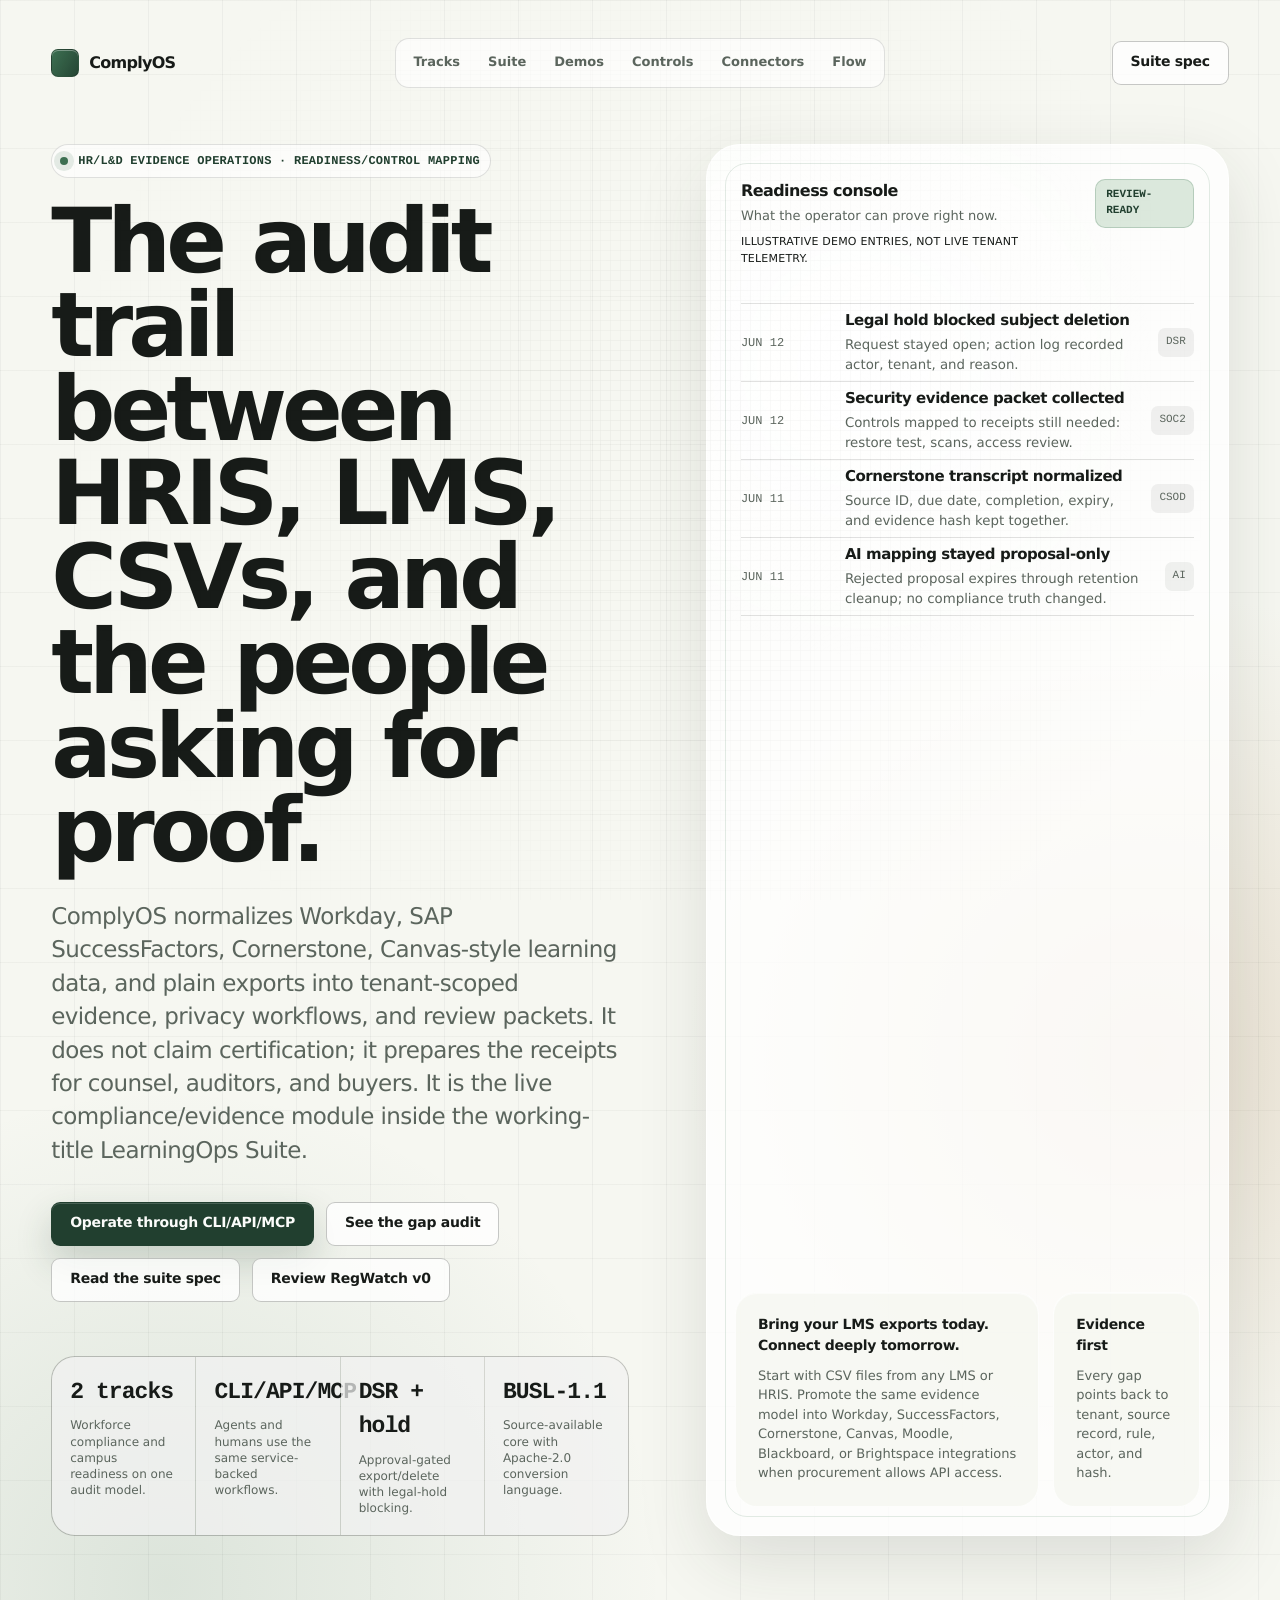
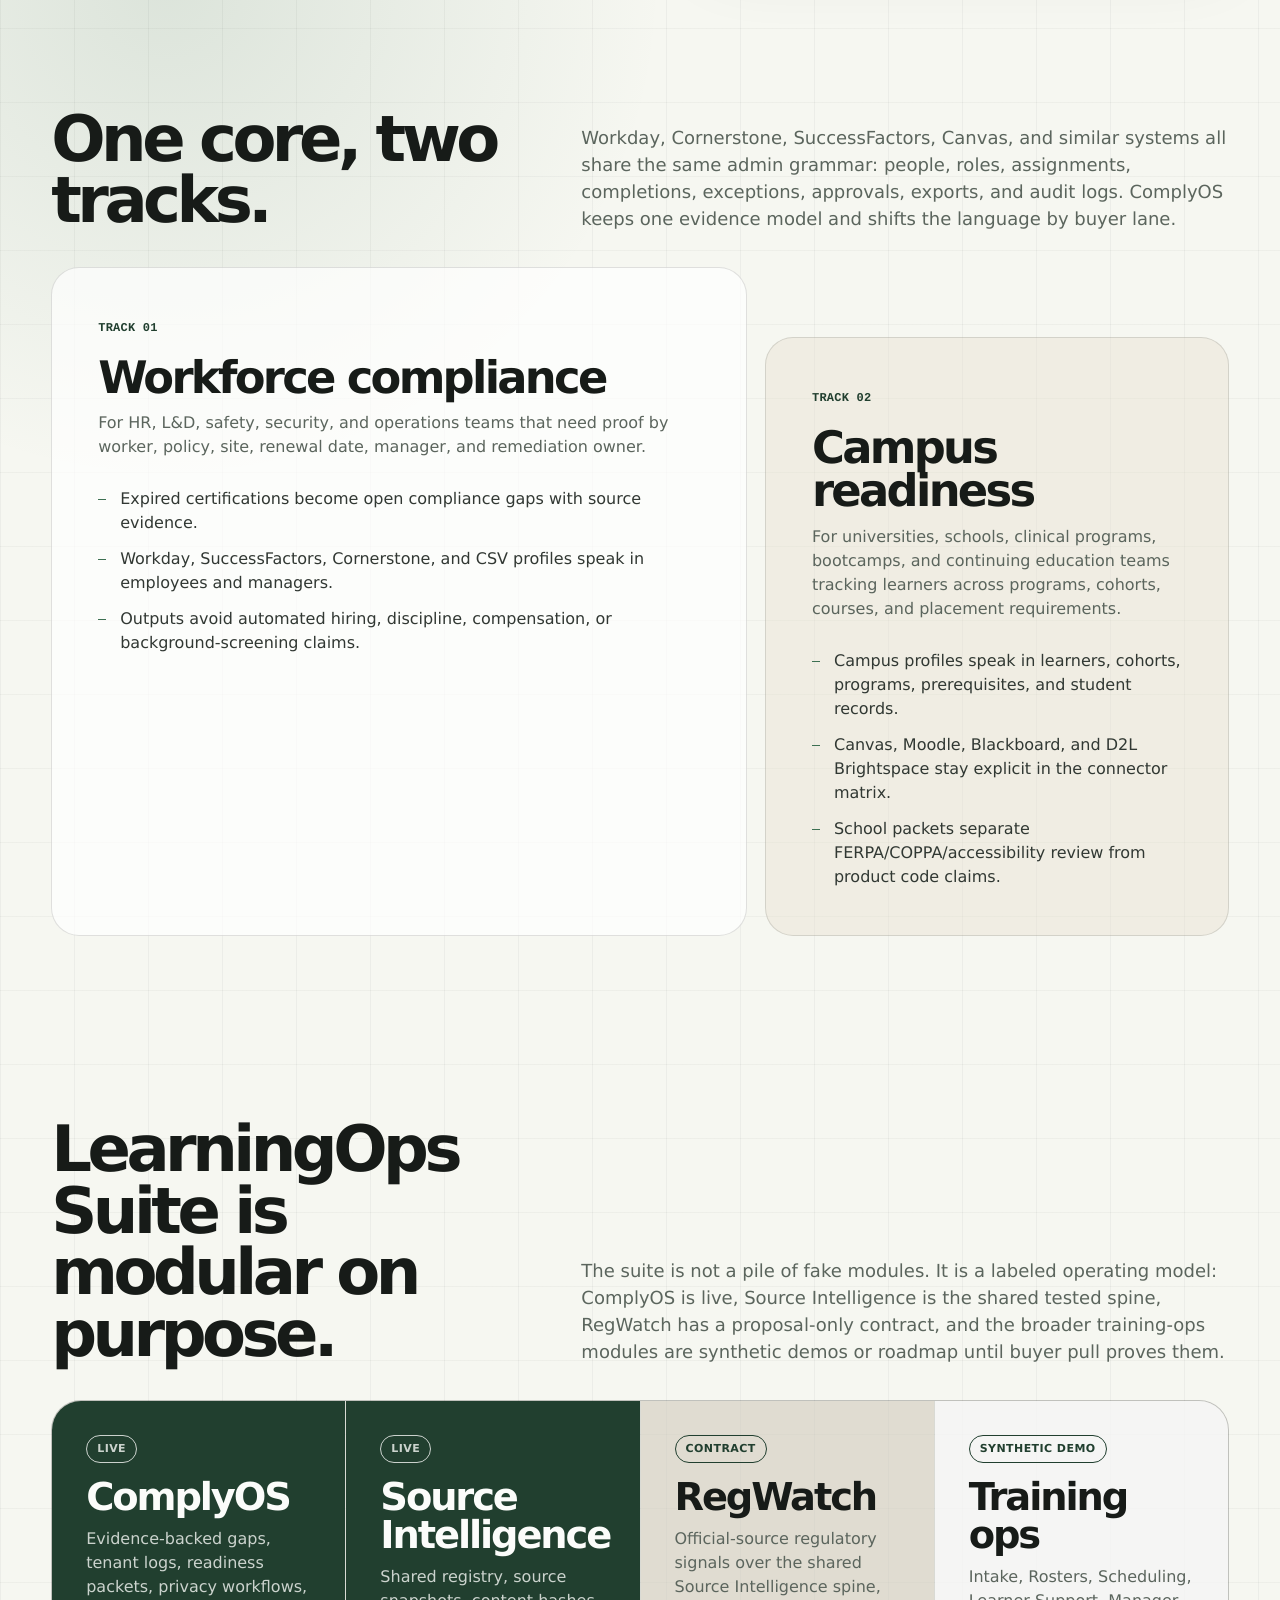
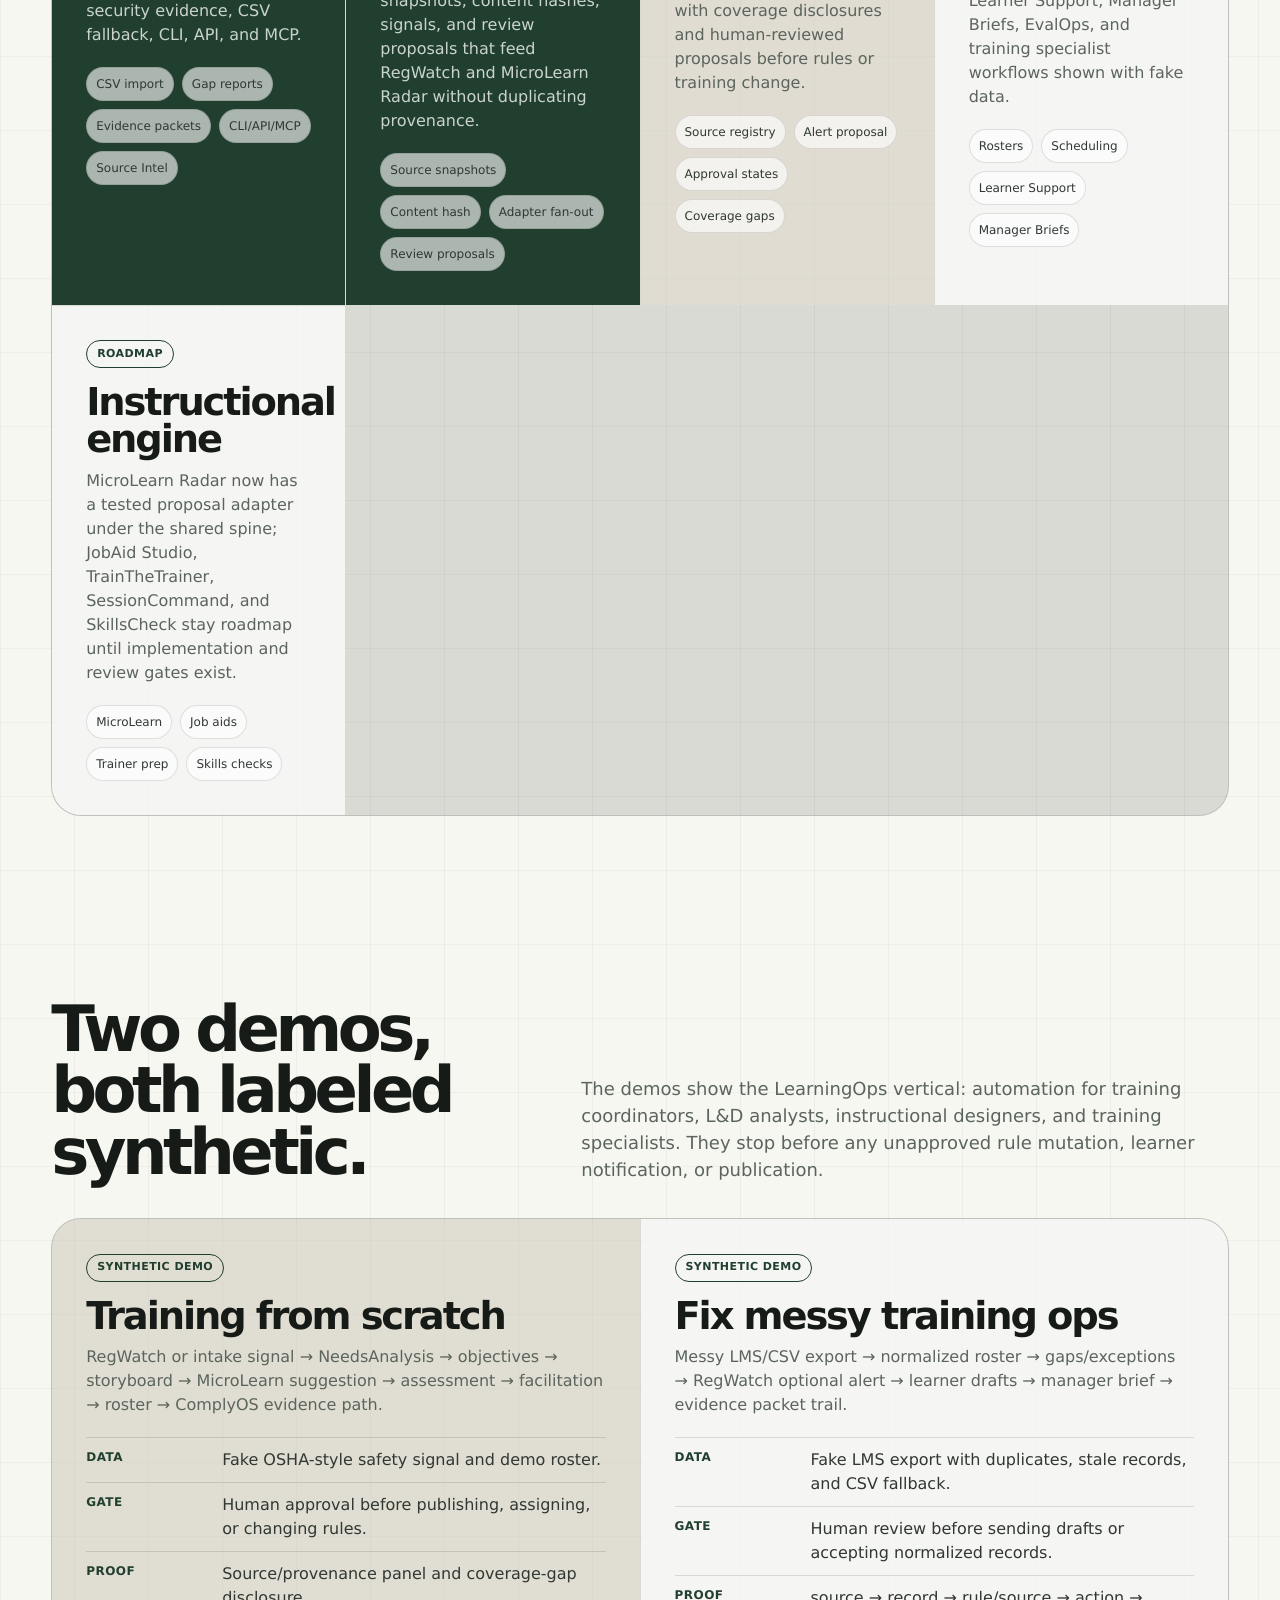
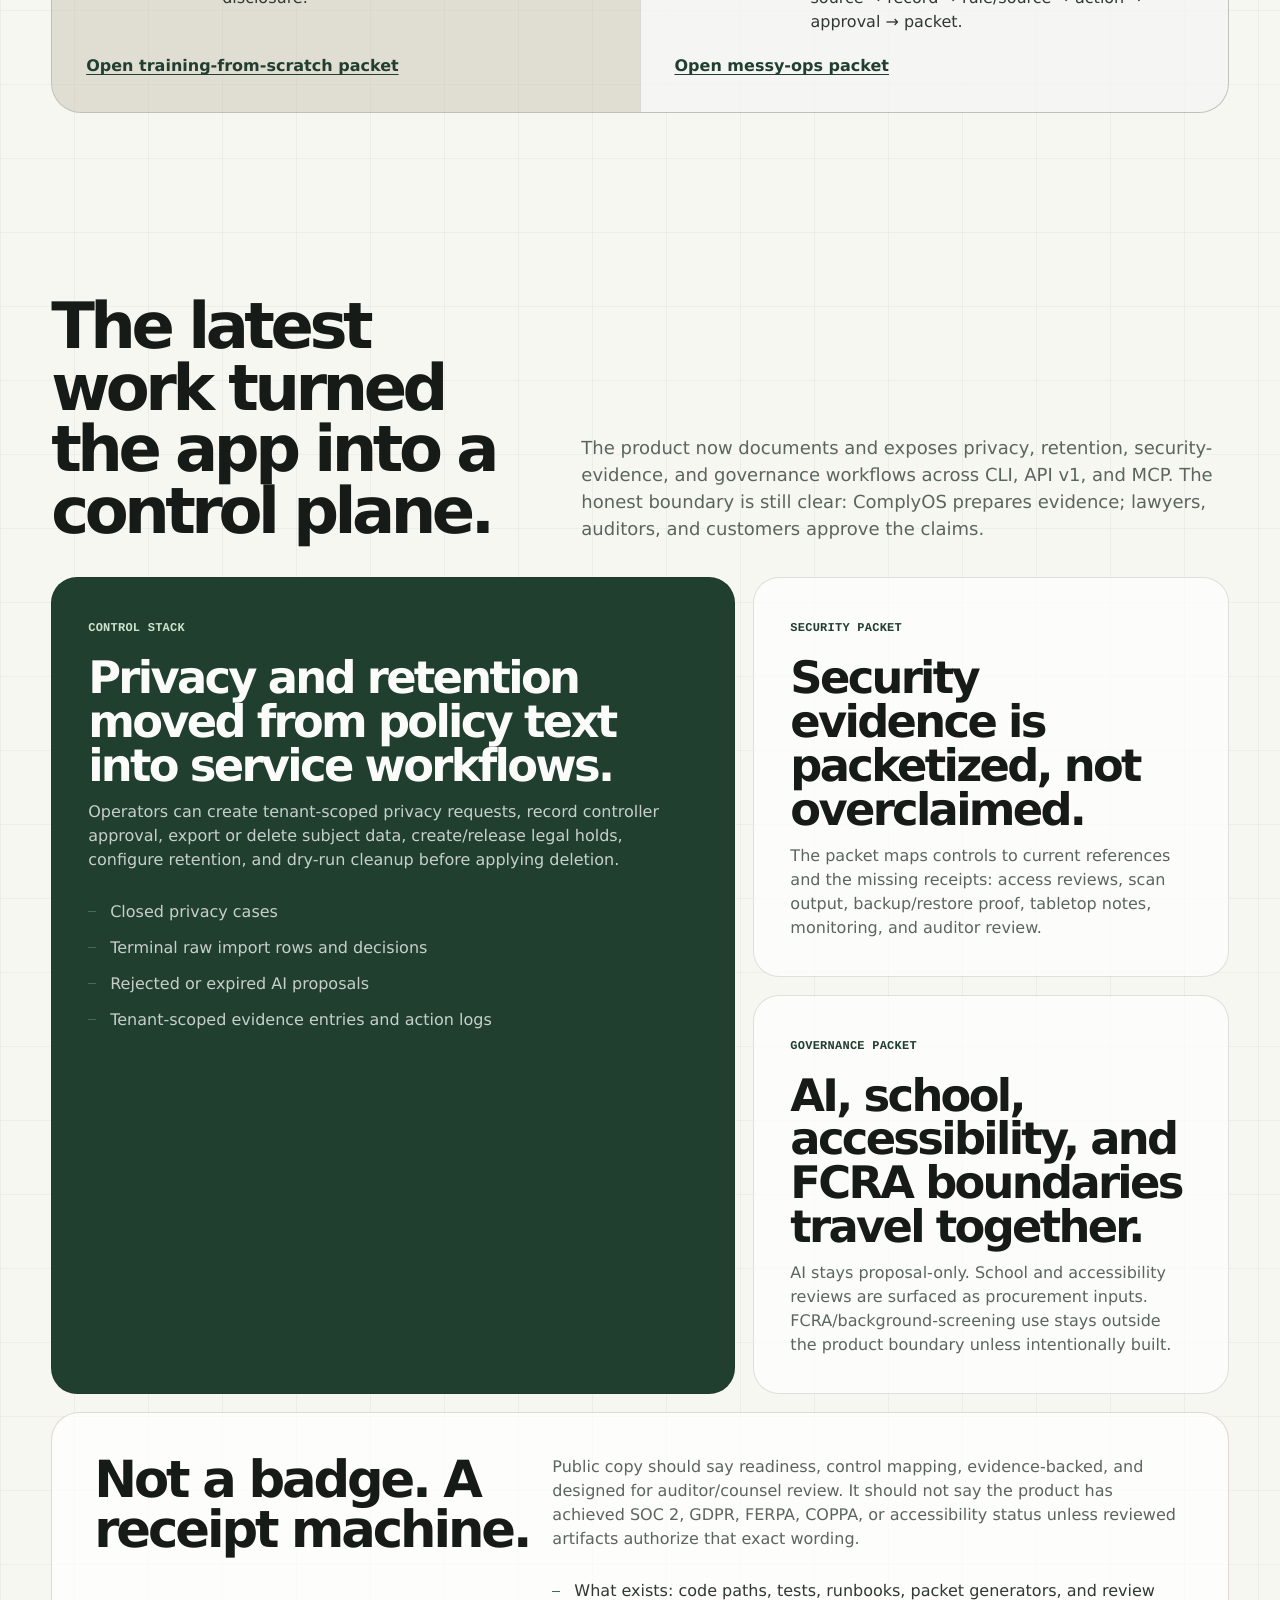
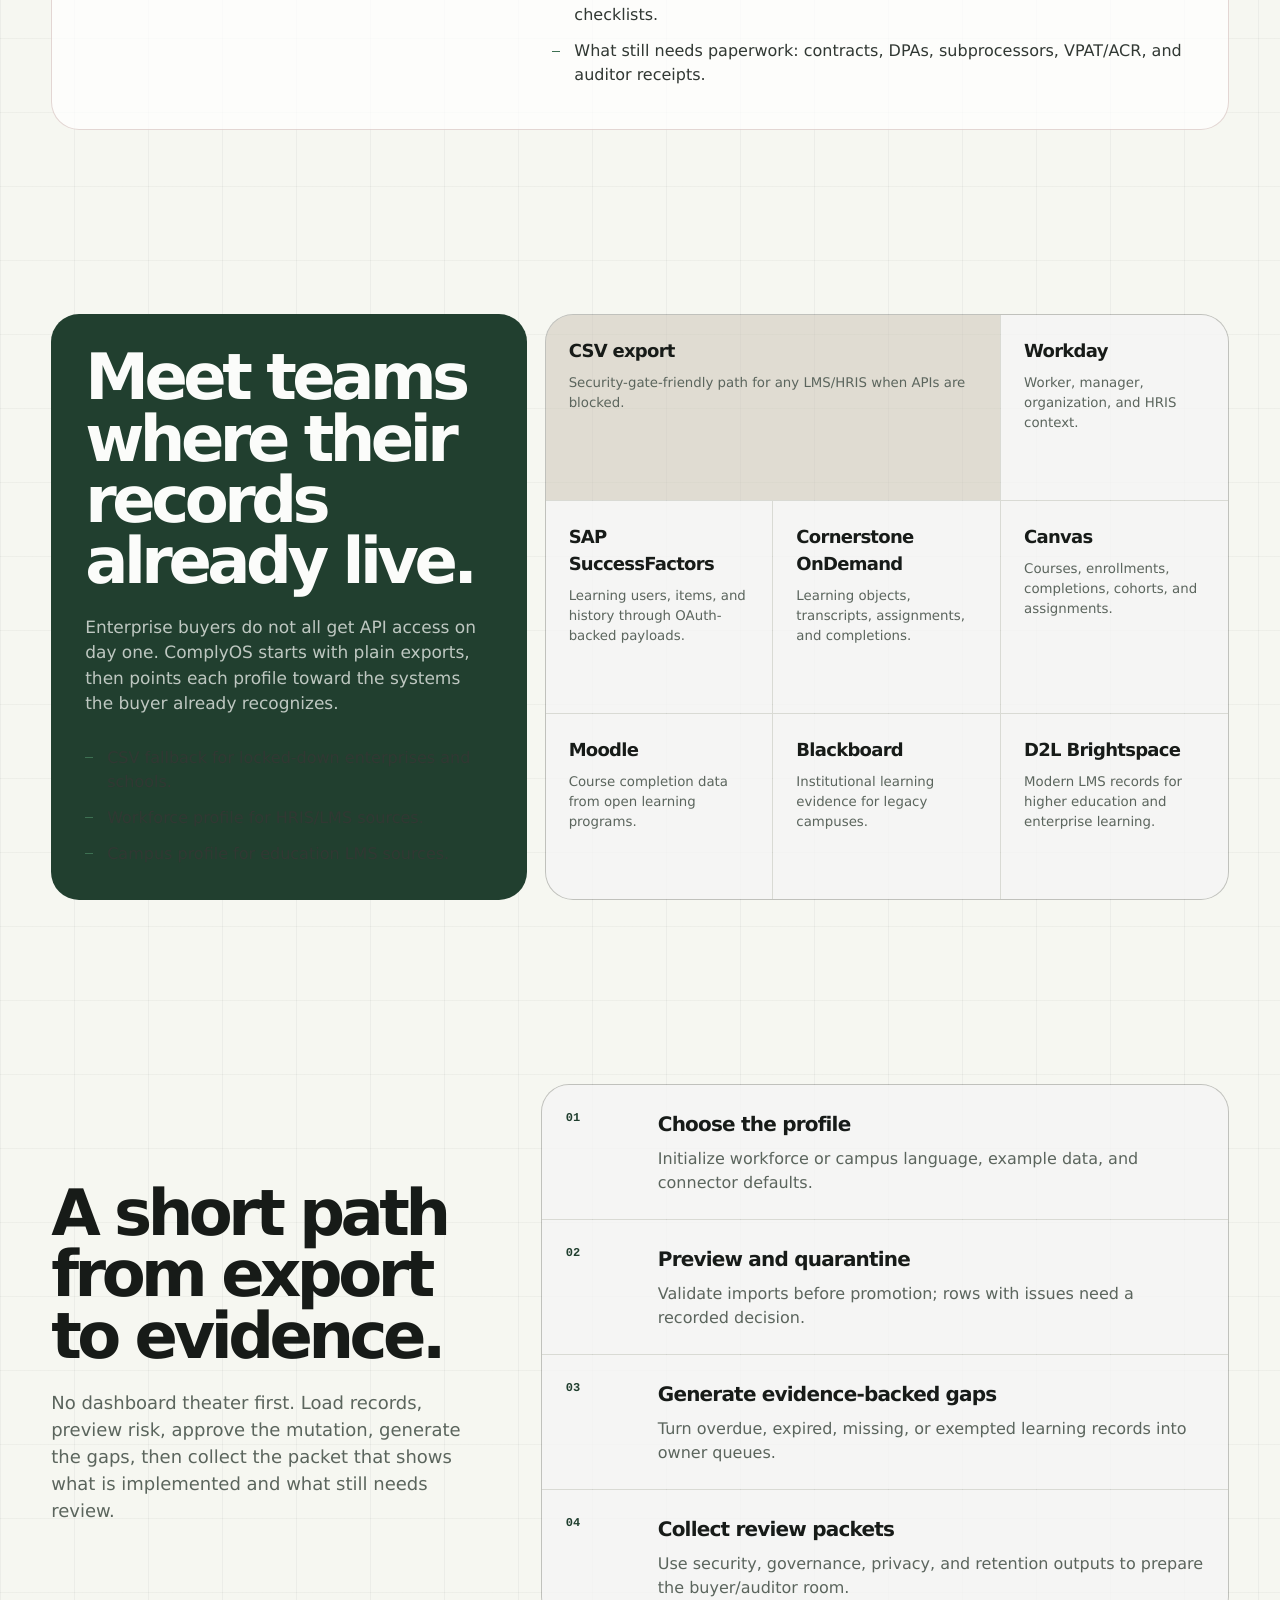
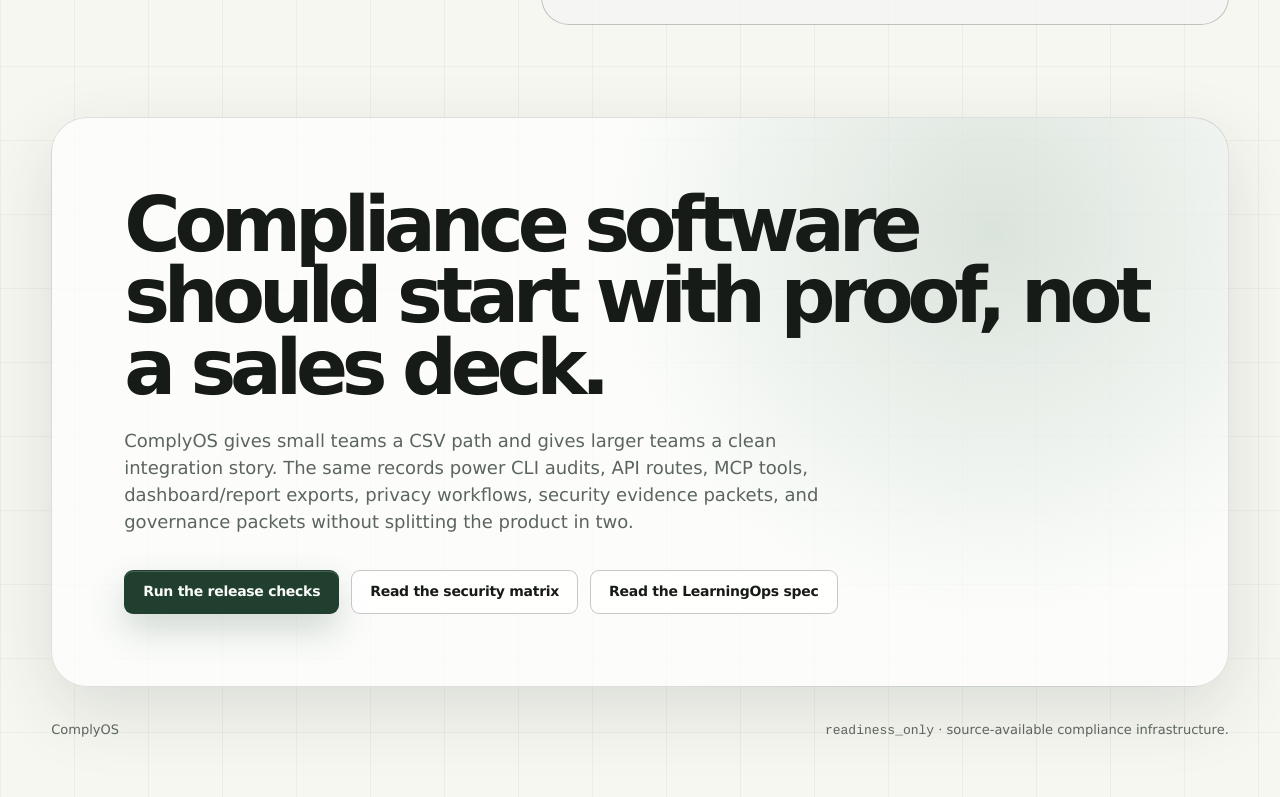
==== docs/index.html @ ceac2e89 "Add shared source intelligence engine" ====
<!doctype html>
<html lang="en">
  <head>
    <meta charset="utf-8" />
    <meta name="viewport" content="width=device-width, initial-scale=1" />
    <title>ComplyOS — HR/L&amp;D evidence operations</title>
    <link
      rel="icon"
      href="data:image/svg+xml,%3Csvg xmlns='http://www.w3.org/2000/svg' viewBox='0 0 64 64'%3E%3Crect width='64' height='64' rx='12' fill='%23213f2f'/%3E%3Cpath d='M16 22h32M16 32h32M16 42h20' stroke='%23dbe8dc' stroke-width='5' stroke-linecap='round'/%3E%3Ccircle cx='48' cy='42' r='5' fill='%23b5762b'/%3E%3C/svg%3E"
    />
    <meta
      name="description"
      content="ComplyOS turns HRIS, LMS, and CSV learning records into tenant-scoped evidence, privacy workflows, and readiness-control packets for HR/L&amp;D and campus teams."
    />
    <style>
      :root {
        --paper: #f6f7f1;
        --paper-strong: #ffffff;
        --ink: #171b18;
        --muted: #5b655d;
        --line: rgba(23, 27, 24, 0.13);
        --line-strong: rgba(23, 27, 24, 0.24);
        --accent: #3d7052;
        --accent-dark: #213f2f;
        --accent-soft: #dbe8dc;
        --amber: #b5762b;
        --warm: #e8dfcf;
        --danger: #7d3f36;
        --shadow: 0 24px 70px rgba(35, 49, 38, 0.13);
        color-scheme: light;
      }

      * {
        box-sizing: border-box;
      }

      html {
        scroll-behavior: smooth;
      }

      body {
        margin: 0;
        background:
          linear-gradient(90deg, rgba(23, 27, 24, 0.045) 1px, transparent 1px),
          linear-gradient(rgba(23, 27, 24, 0.035) 1px, transparent 1px),
          radial-gradient(circle at 13% 18%, rgba(61, 112, 82, 0.14), transparent 31rem),
          radial-gradient(circle at 90% 12%, rgba(232, 223, 207, 0.92), transparent 29rem),
          var(--paper);
        background-size:
          74px 74px,
          74px 74px,
          auto,
          auto,
          auto;
        color: var(--ink);
        font-family:
          "Geist",
          "Aptos",
          "Segoe UI",
          system-ui,
          sans-serif;
        line-height: 1.5;
        text-rendering: geometricprecision;
      }

      a {
        color: inherit;
        text-decoration: none;
      }

      a:focus-visible,
      button:focus-visible {
        outline: 3px solid var(--amber);
        outline-offset: 4px;
      }

      .skip-link {
        position: absolute;
        left: 16px;
        top: 10px;
        z-index: 10;
        padding: 10px 12px;
        border: 1px solid var(--line-strong);
        border-radius: 8px;
        background: var(--paper-strong);
        transform: translateY(-160%);
      }

      .skip-link:focus {
        transform: translateY(0);
      }

      .grain {
        position: fixed;
        inset: 0;
        z-index: 3;
        pointer-events: none;
        opacity: 0.07;
        background-image:
          linear-gradient(rgba(23, 27, 24, 0.45) 1px, transparent 1px),
          linear-gradient(90deg, rgba(23, 27, 24, 0.45) 1px, transparent 1px);
        background-size: 10px 10px;
        mask-image: radial-gradient(circle at center, rgba(23, 27, 24, 1), transparent 82%);
      }

      .page {
        position: relative;
        z-index: 1;
        max-width: 1440px;
        margin: 0 auto;
        padding: 24px clamp(18px, 4vw, 64px) 56px;
      }

      .nav {
        display: grid;
        grid-template-columns: 1fr auto 1fr;
        align-items: center;
        gap: 18px;
        padding: 14px 0 34px;
      }

      .brand {
        display: inline-flex;
        align-items: center;
        gap: 10px;
        font-weight: 780;
        letter-spacing: -0.045em;
      }

      .brand-mark {
        width: 28px;
        height: 28px;
        border: 1px solid var(--line-strong);
        border-radius: 7px;
        background:
          linear-gradient(120deg, rgba(61, 112, 82, 0.94), rgba(33, 63, 47, 0.88)),
          var(--accent);
        box-shadow: inset 0 1px 0 rgba(255, 255, 255, 0.34);
      }

      .nav-links {
        display: flex;
        align-items: center;
        gap: 6px;
        padding: 6px;
        border: 1px solid var(--line);
        border-radius: 14px;
        background: rgba(255, 255, 255, 0.66);
      }

      .nav-links a {
        min-height: 34px;
        padding: 8px 11px;
        border-radius: 9px;
        color: var(--muted);
        font-size: 13px;
        font-weight: 650;
        transition:
          color 160ms ease,
          background 160ms ease,
          transform 160ms ease;
      }

      .nav-links a:hover {
        color: var(--ink);
        background: rgba(61, 112, 82, 0.1);
      }

      .nav-action {
        justify-self: end;
      }

      .button {
        display: inline-flex;
        align-items: center;
        justify-content: center;
        min-height: 44px;
        padding: 0 18px;
        border: 1px solid rgba(33, 63, 47, 0.34);
        border-radius: 9px;
        background: var(--accent-dark);
        color: #fbfcfa;
        font-size: 14px;
        font-weight: 780;
        letter-spacing: -0.02em;
        box-shadow:
          inset 0 1px 0 rgba(255, 255, 255, 0.18),
          0 16px 36px rgba(33, 63, 47, 0.2);
        transition:
          transform 160ms ease,
          box-shadow 160ms ease,
          background 160ms ease;
      }

      .button:hover {
        background: #1b3528;
        box-shadow:
          inset 0 1px 0 rgba(255, 255, 255, 0.2),
          0 20px 44px rgba(33, 63, 47, 0.26);
      }

      .nav-links a:active,
      .button:active {
        transform: translateY(1px) scale(0.99);
      }

      .button.secondary {
        background: rgba(255, 255, 255, 0.76);
        color: var(--ink);
        border-color: var(--line-strong);
        box-shadow: none;
      }

      .hero {
        min-height: 100dvh;
        display: grid;
        grid-template-columns: minmax(0, 1.05fr) minmax(360px, 0.95fr);
        gap: clamp(34px, 6vw, 86px);
        align-items: center;
        padding: 22px 0 82px;
      }

      .hero-text,
      .audit-panel {
        min-width: 0;
      }

      .eyebrow,
      .track-label,
      .matrix-label,
      .status-pill,
      .system-tag,
      .step span,
      .footer code {
        font-family:
          "Geist Mono",
          "SFMono-Regular",
          ui-monospace,
          monospace;
      }

      .eyebrow {
        display: inline-flex;
        width: fit-content;
        align-items: center;
        gap: 10px;
        margin: 0 0 22px;
        padding: 7px 10px 7px 8px;
        border: 1px solid var(--line);
        border-radius: 999px;
        background: rgba(255, 255, 255, 0.66);
        color: var(--accent-dark);
        font-size: 12px;
        font-weight: 760;
        letter-spacing: 0.02em;
        text-transform: uppercase;
      }

      .eyebrow::before {
        content: "";
        width: 8px;
        height: 8px;
        border-radius: 999px;
        background: var(--accent);
        box-shadow: 0 0 0 6px rgba(61, 112, 82, 0.13);
      }

      h1 {
        max-width: 930px;
        margin: 0;
        font-size: clamp(46px, 7vw, 104px);
        line-height: 0.94;
        letter-spacing: -0.055em;
        word-spacing: 0.035em;
        overflow-wrap: break-word;
        text-wrap: balance;
        font-weight: 840;
      }

      .hero-copy {
        max-width: 730px;
        margin: 28px 0 0;
        color: var(--muted);
        font-size: clamp(18px, 2vw, 23px);
        line-height: 1.45;
        letter-spacing: -0.025em;
        overflow-wrap: break-word;
      }

      .hero-actions {
        display: flex;
        flex-wrap: wrap;
        gap: 12px;
        margin-top: 34px;
      }

      .proof-strip {
        display: grid;
        grid-template-columns: repeat(4, minmax(0, 1fr));
        gap: 1px;
        max-width: 820px;
        margin-top: 54px;
        overflow: hidden;
        border: 1px solid var(--line);
        border-radius: 24px;
        background: var(--line);
      }

      .proof-strip span {
        min-height: 118px;
        padding: 18px;
        background: rgba(255, 255, 255, 0.68);
      }

      .proof-strip strong {
        display: block;
        font-family:
          "Geist Mono",
          "SFMono-Regular",
          ui-monospace,
          monospace;
        font-size: 23px;
        letter-spacing: -0.04em;
      }

      .proof-strip small {
        display: block;
        margin-top: 8px;
        color: var(--muted);
        font-size: 12px;
        line-height: 1.35;
      }

      .audit-panel {
        position: relative;
        align-self: stretch;
        min-height: 660px;
        border: 1px solid rgba(255, 255, 255, 0.72);
        border-radius: 34px;
        background:
          radial-gradient(circle at 30% 16%, rgba(255, 255, 255, 0.95), transparent 18rem),
          rgba(255, 255, 255, 0.76);
        box-shadow: var(--shadow);
        overflow: hidden;
      }

      .audit-panel::before {
        content: "";
        position: absolute;
        inset: 18px;
        border: 1px solid rgba(61, 112, 82, 0.14);
        border-radius: 22px;
        pointer-events: none;
      }

      .panel-top {
        display: flex;
        justify-content: space-between;
        gap: 18px;
        padding: 34px 34px 20px;
      }

      .panel-title {
        margin: 0;
        font-size: 16px;
        font-weight: 800;
        letter-spacing: -0.035em;
      }

      .panel-kicker {
        margin: 4px 0 0;
        color: var(--muted);
        font-size: 13px;
      }

      .panel-note {
        margin: 8px 0 0;
        color: var(--muted-strong);
        font-family: var(--mono);
        font-size: 11px;
        letter-spacing: 0.02em;
        text-transform: uppercase;
      }

      .status-pill {
        height: fit-content;
        padding: 7px 10px;
        border: 1px solid rgba(61, 112, 82, 0.24);
        border-radius: 10px;
        background: var(--accent-soft);
        color: var(--accent-dark);
        font-size: 11px;
        font-weight: 740;
        text-transform: uppercase;
      }

      .ledger {
        margin: 16px 34px 0;
        border-top: 1px solid var(--line);
      }

      .ledger-row {
        display: grid;
        grid-template-columns: 88px 1fr auto;
        gap: 16px;
        align-items: center;
        min-height: 78px;
        border-bottom: 1px solid var(--line);
      }

      .ledger-row time {
        color: var(--muted);
        font-family:
          "Geist Mono",
          "SFMono-Regular",
          ui-monospace,
          monospace;
        font-size: 12px;
      }

      .ledger-row strong {
        display: block;
        font-size: 15px;
        letter-spacing: -0.03em;
      }

      .ledger-row small {
        display: block;
        margin-top: 4px;
        color: var(--muted);
      }

      .system-tag {
        padding: 6px 8px;
        border-radius: 7px;
        background: rgba(23, 27, 24, 0.06);
        color: var(--muted);
        font-size: 11px;
      }

      .panel-footer {
        position: absolute;
        right: 28px;
        bottom: 28px;
        left: 28px;
        display: grid;
        grid-template-columns: 1.35fr 0.65fr;
        gap: 14px;
      }

      .mini-card {
        min-height: 146px;
        padding: 22px;
        border: 1px solid rgba(255, 255, 255, 0.76);
        border-radius: 22px;
        background: rgba(246, 247, 241, 0.82);
        box-shadow: inset 0 1px 0 rgba(255, 255, 255, 0.55);
      }

      .mini-card strong {
        display: block;
        font-size: 14px;
        letter-spacing: -0.02em;
      }

      .mini-card p {
        margin: 10px 0 0;
        color: var(--muted);
        font-size: 13px;
      }

      section {
        padding: 92px 0;
      }

      .section-heading {
        display: grid;
        grid-template-columns: 0.72fr 1fr;
        gap: clamp(24px, 5vw, 90px);
        align-items: end;
        margin-bottom: 34px;
      }

      .section-heading h2 {
        margin: 0;
        font-size: clamp(36px, 5vw, 74px);
        line-height: 0.96;
        letter-spacing: -0.07em;
      }

      .section-heading p {
        max-width: 690px;
        margin: 0;
        color: var(--muted);
        font-size: 18px;
      }

      .tracks {
        display: grid;
        grid-template-columns: 1.2fr 0.8fr;
        gap: 18px;
        align-items: stretch;
      }

      .track {
        min-height: 360px;
        padding: clamp(26px, 4vw, 46px);
        border: 1px solid var(--line);
        border-radius: 28px;
        background: rgba(255, 255, 255, 0.68);
      }

      .track:nth-child(2) {
        margin-top: 70px;
        background: rgba(232, 223, 207, 0.42);
      }

      .track-label,
      .matrix-label {
        color: var(--accent-dark);
        font-size: 12px;
        font-weight: 760;
        letter-spacing: 0.02em;
        text-transform: uppercase;
      }

      .track h3,
      .control-card h3 {
        margin: 18px 0 12px;
        font-size: clamp(29px, 3.5vw, 52px);
        line-height: 0.98;
        letter-spacing: -0.06em;
      }

      .track p,
      .control-card p {
        max-width: 590px;
        margin: 0;
        color: var(--muted);
        font-size: 16px;
      }

      .track ul,
      .connector-list,
      .control-card ul,
      .boundary ul {
        display: grid;
        gap: 12px;
        margin: 28px 0 0;
        padding: 0;
        list-style: none;
      }

      .track li,
      .connector-list li,
      .control-card li,
      .boundary li {
        position: relative;
        padding-left: 22px;
        color: #313833;
      }

      .track li::before,
      .connector-list li::before,
      .control-card li::before,
      .boundary li::before {
        content: "";
        position: absolute;
        top: 0.72em;
        left: 0;
        width: 8px;
        height: 1px;
        background: var(--accent);
      }

      .control-grid {
        display: grid;
        grid-template-columns: 1.18fr 0.82fr;
        gap: 18px;
        align-items: stretch;
      }

      .suite-board,
      .demo-grid {
        display: grid;
        gap: 1px;
        overflow: hidden;
        border: 1px solid var(--line);
        border-radius: 30px;
        background: var(--line);
      }

      .suite-board {
        grid-template-columns: repeat(4, minmax(0, 1fr));
      }

      .suite-card,
      .demo-card {
        min-height: 255px;
        padding: clamp(22px, 3vw, 34px);
        background: rgba(255, 255, 255, 0.74);
      }

      .suite-card.live {
        background: #213f2f;
        color: #fbfcfa;
      }

      .suite-card.live p,
      .suite-card.live .maturity {
        color: rgba(251, 252, 250, 0.78);
      }

      .suite-card.contract {
        background: rgba(232, 223, 207, 0.5);
      }

      .suite-card h3,
      .demo-card h3 {
        margin: 16px 0 10px;
        font-size: clamp(25px, 3vw, 42px);
        line-height: 0.98;
        letter-spacing: -0.055em;
      }

      .suite-card p,
      .demo-card p {
        margin: 0;
        color: var(--muted);
      }

      .maturity {
        display: inline-flex;
        align-items: center;
        min-height: 28px;
        padding: 0 10px;
        border: 1px solid currentColor;
        border-radius: 999px;
        color: var(--accent-dark);
        font-size: 11px;
        font-weight: 780;
        letter-spacing: 0.04em;
        text-transform: uppercase;
      }

      .module-list {
        display: flex;
        flex-wrap: wrap;
        gap: 8px;
        margin-top: 20px;
      }

      .module-list span {
        padding: 7px 9px;
        border: 1px solid var(--line);
        border-radius: 999px;
        background: rgba(255, 255, 255, 0.62);
        color: #313833;
        font-size: 12px;
      }

      .demo-grid {
        grid-template-columns: repeat(2, minmax(0, 1fr));
      }

      .demo-card {
        min-height: 360px;
        display: grid;
        align-content: space-between;
      }

      .demo-card:first-child {
        background: rgba(232, 223, 207, 0.44);
      }

      .demo-meta {
        display: grid;
        gap: 10px;
        margin: 20px 0;
        padding: 0;
        list-style: none;
      }

      .demo-meta li {
        display: grid;
        grid-template-columns: 122px 1fr;
        gap: 14px;
        padding-top: 10px;
        border-top: 1px solid var(--line);
        color: #313833;
      }

      .demo-meta strong {
        color: var(--accent-dark);
        font-size: 12px;
        letter-spacing: 0.04em;
        text-transform: uppercase;
      }

      .text-link {
        color: var(--accent-dark);
        font-weight: 780;
        text-decoration: underline;
        text-underline-offset: 0.18em;
      }

      .control-card {
        min-height: 250px;
        padding: clamp(24px, 3vw, 36px);
        border: 1px solid var(--line);
        border-radius: 26px;
        background: rgba(255, 255, 255, 0.69);
      }

      .control-card.tall {
        grid-row: span 2;
        background: #213f2f;
        color: #fbfcfa;
      }

      .control-card.tall p,
      .control-card.tall li {
        color: rgba(251, 252, 250, 0.76);
      }

      .control-card.tall .matrix-label {
        color: #cde1cf;
      }

      .boundary {
        display: grid;
        grid-template-columns: 0.82fr 1.18fr;
        gap: 18px;
        margin-top: 18px;
        padding: clamp(24px, 3.5vw, 42px);
        border: 1px solid rgba(125, 63, 54, 0.2);
        border-radius: 28px;
        background: rgba(255, 255, 255, 0.72);
      }

      .boundary h3 {
        margin: 0;
        font-size: clamp(28px, 4vw, 58px);
        line-height: 0.98;
        letter-spacing: -0.06em;
      }

      .boundary p {
        margin: 0;
        color: var(--muted);
      }

      .connectors {
        display: grid;
        grid-template-columns: 0.82fr 1.18fr;
        gap: 18px;
      }

      .connector-copy {
        padding: 34px;
        border-radius: 28px;
        background: #213f2f;
        color: #fbfcfa;
      }

      .connector-copy h2 {
        margin: 0;
        font-size: clamp(35px, 5vw, 72px);
        line-height: 0.96;
        letter-spacing: -0.07em;
      }

      .connector-copy p {
        margin: 22px 0 0;
        color: rgba(251, 252, 250, 0.72);
        font-size: 17px;
      }

      .connector-board {
        display: grid;
        grid-template-columns: repeat(3, minmax(0, 1fr));
        gap: 1px;
        overflow: hidden;
        border: 1px solid var(--line);
        border-radius: 28px;
        background: var(--line);
      }

      .connector {
        min-height: 126px;
        padding: 23px;
        background: rgba(255, 255, 255, 0.74);
      }

      .connector.lead {
        grid-column: span 2;
        background: rgba(232, 223, 207, 0.46);
      }

      .connector strong {
        display: block;
        font-size: 18px;
        letter-spacing: -0.04em;
      }

      .connector small {
        display: block;
        margin-top: 9px;
        color: var(--muted);
      }

      .flow {
        display: grid;
        grid-template-columns: 0.75fr 1.25fr;
        gap: clamp(26px, 6vw, 90px);
        align-items: center;
      }

      .steps {
        display: grid;
        gap: 1px;
        overflow: hidden;
        border: 1px solid var(--line);
        border-radius: 28px;
        background: var(--line);
      }

      .step {
        display: grid;
        grid-template-columns: 72px 1fr;
        gap: 20px;
        padding: 24px;
        background: rgba(255, 255, 255, 0.74);
      }

      .step span {
        color: var(--accent-dark);
        font-size: 12px;
        font-weight: 780;
      }

      .step h3 {
        margin: 0;
        font-size: 20px;
        letter-spacing: -0.04em;
      }

      .step p {
        margin: 8px 0 0;
        color: var(--muted);
      }

      .final {
        padding: clamp(32px, 6vw, 72px);
        border: 1px solid var(--line);
        border-radius: 36px;
        background:
          radial-gradient(circle at 80% 20%, rgba(61, 112, 82, 0.18), transparent 24rem),
          rgba(255, 255, 255, 0.68);
        box-shadow: var(--shadow);
      }

      .final h2 {
        max-width: 1050px;
        margin: 0;
        font-size: clamp(40px, 6vw, 92px);
        line-height: 0.93;
        letter-spacing: -0.08em;
      }

      .final p {
        max-width: 720px;
        margin: 24px 0 0;
        color: var(--muted);
        font-size: 18px;
      }

      .footer {
        display: flex;
        justify-content: space-between;
        gap: 20px;
        padding-top: 34px;
        color: var(--muted);
        font-size: 13px;
      }

      .fade-in {
        animation: rise 620ms cubic-bezier(0.16, 1, 0.3, 1) both;
      }

      .fade-in:nth-child(2) {
        animation-delay: 90ms;
      }

      .fade-in:nth-child(3) {
        animation-delay: 180ms;
      }

      @keyframes rise {
        from {
          opacity: 0;
          transform: translateY(18px);
        }
        to {
          opacity: 1;
          transform: translateY(0);
        }
      }

      @media (prefers-reduced-motion: reduce) {
        *,
        *::before,
        *::after {
          scroll-behavior: auto !important;
          animation-duration: 1ms !important;
          animation-iteration-count: 1 !important;
          transition-duration: 1ms !important;
        }
      }

      @media (max-width: 980px) {
        .page {
          padding-inline: 18px;
        }

        .nav {
          grid-template-columns: 1fr;
          justify-items: start;
        }

        .nav-action {
          justify-self: start;
        }

        .nav-links {
          width: 100%;
          justify-content: space-between;
          overflow-x: auto;
        }

        .hero,
        .section-heading,
        .tracks,
        .suite-board,
        .demo-grid,
        .connectors,
        .flow,
        .panel-footer,
        .control-grid,
        .boundary {
          grid-template-columns: 1fr;
        }

        .hero {
          min-height: auto;
          padding-top: 20px;
        }

        .audit-panel {
          min-height: auto;
          padding-bottom: 28px;
        }

        .panel-footer {
          position: static;
          margin: 20px 28px 0;
        }

        .track:nth-child(2) {
          margin-top: 0;
        }

        .control-card.tall {
          grid-row: auto;
        }

        .proof-strip {
          grid-template-columns: repeat(2, minmax(0, 1fr));
        }

        .connector-board {
          grid-template-columns: repeat(2, minmax(0, 1fr));
        }

        .connector.lead {
          grid-column: span 1;
        }
      }

      @media (max-width: 640px) {
        h1 {
          font-size: 34px;
          line-height: 1;
          letter-spacing: -0.035em;
          word-spacing: 0.035em;
          text-wrap: auto;
        }

        .hero-copy {
          font-size: 16px;
          line-height: 1.5;
          letter-spacing: -0.01em;
        }

        .page {
          width: 100%;
          max-width: 100vw;
          overflow-x: hidden;
        }

        .hero-text,
        h1,
        .hero-copy,
        .hero-actions,
        .proof-strip,
        .eyebrow {
          width: min(330px, calc(100vw - 36px));
          max-width: min(330px, calc(100vw - 36px));
        }

        .eyebrow {
          align-items: flex-start;
          white-space: normal;
          font-size: 10px;
          line-height: 1.35;
        }

        .hero-actions {
          flex-direction: column;
          align-items: stretch;
        }

        .button {
          width: 100%;
          max-width: min(330px, calc(100vw - 36px));
        }

        section {
          padding: 62px 0;
        }

        .proof-strip,
        .connector-board,
        .suite-board,
        .demo-grid {
          grid-template-columns: 1fr;
        }

        .ledger-row {
          grid-template-columns: 1fr;
          gap: 8px;
          padding: 16px 0;
        }

        .step {
          grid-template-columns: 1fr;
        }
      }
    </style>
  </head>
  <body>
    <a class="skip-link" href="#main-content">Skip to content</a>
    <div class="grain" aria-hidden="true"></div>
    <main class="page" id="main-content">
      <nav class="nav" aria-label="Primary navigation">
        <a class="brand" href="#top" aria-label="ComplyOS home">
          <span class="brand-mark" aria-hidden="true"></span>
          <span>ComplyOS</span>
        </a>
        <div class="nav-links" aria-label="Page sections">
          <a href="#tracks">Tracks</a>
          <a href="#suite">Suite</a>
          <a href="#demos">Demos</a>
          <a href="#controls">Controls</a>
          <a href="#connectors">Connectors</a>
          <a href="#flow">Flow</a>
        </div>
        <div class="nav-action">
          <a class="button secondary" href="./learningops-suite-v0.md">Suite spec</a>
        </div>
      </nav>

      <header class="hero" id="top">
        <div class="hero-text fade-in">
          <p class="eyebrow">HR/L&amp;D evidence operations · readiness/control mapping</p>
          <h1>The audit trail between HRIS, LMS, CSVs, and the people asking for proof.</h1>
          <p class="hero-copy">
            ComplyOS normalizes Workday, SAP SuccessFactors, Cornerstone, Canvas-style learning data,
            and plain exports into tenant-scoped evidence, privacy workflows, and review packets. It
            does not claim certification; it prepares the receipts for counsel, auditors, and buyers.
            It is the live compliance/evidence module inside the working-title LearningOps Suite.
          </p>
          <div class="hero-actions" aria-label="Landing page actions">
            <a class="button" href="./agent-surface.md">Operate through CLI/API/MCP</a>
            <a class="button secondary" href="./hr-people-analytics-compliance-audit.md">
              See the gap audit
            </a>
            <a class="button secondary" href="./learningops-suite-v0.md">
              Read the suite spec
            </a>
            <a class="button secondary" href="./regwatch-v0.md">
              Review RegWatch v0
            </a>
          </div>
          <div class="proof-strip" aria-label="Product proof points">
            <span>
              <strong>2 tracks</strong>
              <small>Workforce compliance and campus readiness on one audit model.</small>
            </span>
            <span>
              <strong>CLI/API/MCP</strong>
              <small>Agents and humans use the same service-backed workflows.</small>
            </span>
            <span>
              <strong>DSR + hold</strong>
              <small>Approval-gated export/delete with legal-hold blocking.</small>
            </span>
            <span>
              <strong>BUSL-1.1</strong>
              <small>Source-available core with Apache-2.0 conversion language.</small>
            </span>
          </div>
        </div>

        <aside class="audit-panel fade-in" aria-label="Readiness console preview">
          <div class="panel-top">
            <div>
              <p class="panel-title">Readiness console</p>
              <p class="panel-kicker">What the operator can prove right now.</p>
              <p class="panel-note">
                Illustrative demo entries, not live tenant telemetry.
              </p>
            </div>
            <span class="status-pill">Review-ready</span>
          </div>
          <div class="ledger">
            <div class="ledger-row">
              <time datetime="2026-06-12">JUN 12</time>
              <div>
                <strong>Legal hold blocked subject deletion</strong>
                <small>Request stayed open; action log recorded actor, tenant, and reason.</small>
              </div>
              <span class="system-tag">DSR</span>
            </div>
            <div class="ledger-row">
              <time datetime="2026-06-12">JUN 12</time>
              <div>
                <strong>Security evidence packet collected</strong>
                <small>Controls mapped to receipts still needed: restore test, scans, access review.</small>
              </div>
              <span class="system-tag">SOC2</span>
            </div>
            <div class="ledger-row">
              <time datetime="2026-06-11">JUN 11</time>
              <div>
                <strong>Cornerstone transcript normalized</strong>
                <small>Source ID, due date, completion, expiry, and evidence hash kept together.</small>
              </div>
              <span class="system-tag">CSOD</span>
            </div>
            <div class="ledger-row">
              <time datetime="2026-06-11">JUN 11</time>
              <div>
                <strong>AI mapping stayed proposal-only</strong>
                <small>Rejected proposal expires through retention cleanup; no compliance truth changed.</small>
              </div>
              <span class="system-tag">AI</span>
            </div>
          </div>
          <div class="panel-footer">
            <div class="mini-card">
              <strong>Bring your LMS exports today. Connect deeply tomorrow.</strong>
              <p>
                Start with CSV files from any LMS or HRIS. Promote the same evidence model into
                Workday, SuccessFactors, Cornerstone, Canvas, Moodle, Blackboard, or Brightspace
                integrations when procurement allows API access.
              </p>
            </div>
            <div class="mini-card">
              <strong>Evidence first</strong>
              <p>Every gap points back to tenant, source record, rule, actor, and hash.</p>
            </div>
          </div>
        </aside>
      </header>

      <section id="tracks" aria-labelledby="tracks-title">
        <div class="section-heading">
          <h2 id="tracks-title">One core, two tracks.</h2>
          <p>
            Workday, Cornerstone, SuccessFactors, Canvas, and similar systems all share the same
            admin grammar: people, roles, assignments, completions, exceptions, approvals, exports,
            and audit logs. ComplyOS keeps one evidence model and shifts the language by buyer lane.
          </p>
        </div>
        <div class="tracks">
          <article class="track fade-in">
            <span class="track-label">Track 01</span>
            <h3>Workforce compliance</h3>
            <p>
              For HR, L&amp;D, safety, security, and operations teams that need proof by worker, policy,
              site, renewal date, manager, and remediation owner.
            </p>
            <ul>
              <li>Expired certifications become open compliance gaps with source evidence.</li>
              <li>Workday, SuccessFactors, Cornerstone, and CSV profiles speak in employees and managers.</li>
              <li>Outputs avoid automated hiring, discipline, compensation, or background-screening claims.</li>
            </ul>
          </article>

          <article class="track fade-in">
            <span class="track-label">Track 02</span>
            <h3>Campus readiness</h3>
            <p>
              For universities, schools, clinical programs, bootcamps, and continuing education teams
              tracking learners across programs, cohorts, courses, and placement requirements.
            </p>
            <ul>
              <li>Campus profiles speak in learners, cohorts, programs, prerequisites, and student records.</li>
              <li>Canvas, Moodle, Blackboard, and D2L Brightspace stay explicit in the connector matrix.</li>
              <li>School packets separate FERPA/COPPA/accessibility review from product code claims.</li>
            </ul>
          </article>
        </div>
      </section>

      <section id="suite" aria-labelledby="suite-title">
        <div class="section-heading">
          <h2 id="suite-title">LearningOps Suite is modular on purpose.</h2>
          <p>
            The suite is not a pile of fake modules. It is a labeled operating model:
            ComplyOS is live, Source Intelligence is the shared tested spine, RegWatch
            has a proposal-only contract, and the broader training-ops modules are
            synthetic demos or roadmap until buyer pull proves them.
          </p>
        </div>
        <div class="suite-board" aria-label="LearningOps Suite module maturity board">
          <article class="suite-card live">
            <span class="maturity">Live</span>
            <h3>ComplyOS</h3>
            <p>
              Evidence-backed gaps, tenant logs, readiness packets, privacy workflows,
              security evidence, CSV fallback, CLI, API, and MCP.
            </p>
            <div class="module-list" aria-label="Live ComplyOS surfaces">
              <span>CSV import</span>
              <span>Gap reports</span>
              <span>Evidence packets</span>
              <span>CLI/API/MCP</span>
              <span>Source Intel</span>
            </div>
          </article>
          <article class="suite-card live">
            <span class="maturity">Live</span>
            <h3>Source Intelligence</h3>
            <p>
              Shared registry, source snapshots, content hashes, signals, and
              review proposals that feed RegWatch and MicroLearn Radar without
              duplicating provenance.
            </p>
            <div class="module-list" aria-label="Live Source Intelligence primitives">
              <span>Source snapshots</span>
              <span>Content hash</span>
              <span>Adapter fan-out</span>
              <span>Review proposals</span>
            </div>
          </article>
          <article class="suite-card contract">
            <span class="maturity">Contract</span>
            <h3>RegWatch</h3>
            <p>
              Official-source regulatory signals over the shared Source Intelligence
              spine, with coverage disclosures and human-reviewed proposals before
              rules or training change.
            </p>
            <div class="module-list" aria-label="RegWatch contract artifacts">
              <span>Source registry</span>
              <span>Alert proposal</span>
              <span>Approval states</span>
              <span>Coverage gaps</span>
            </div>
          </article>
          <article class="suite-card">
            <span class="maturity">Synthetic demo</span>
            <h3>Training ops</h3>
            <p>
              Intake, Rosters, Scheduling, Learner Support, Manager Briefs, EvalOps,
              and training specialist workflows shown with fake data.
            </p>
            <div class="module-list" aria-label="Synthetic training operations modules">
              <span>Rosters</span>
              <span>Scheduling</span>
              <span>Learner Support</span>
              <span>Manager Briefs</span>
            </div>
          </article>
          <article class="suite-card">
            <span class="maturity">Roadmap</span>
            <h3>Instructional engine</h3>
            <p>
              MicroLearn Radar now has a tested proposal adapter under the shared spine;
              JobAid Studio, TrainTheTrainer, SessionCommand, and SkillsCheck stay
              roadmap until implementation and review gates exist.
            </p>
            <div class="module-list" aria-label="Roadmap instructional modules">
              <span>MicroLearn</span>
              <span>Job aids</span>
              <span>Trainer prep</span>
              <span>Skills checks</span>
            </div>
          </article>
        </div>
      </section>

      <section id="demos" aria-labelledby="demos-title">
        <div class="section-heading">
          <h2 id="demos-title">Two demos, both labeled synthetic.</h2>
          <p>
            The demos show the LearningOps vertical: automation for training
            coordinators, L&amp;D analysts, instructional designers, and training
            specialists. They stop before any unapproved
            rule mutation, learner notification, or publication.
          </p>
        </div>
        <div class="demo-grid" aria-label="LearningOps Suite demo packets">
          <article class="demo-card">
            <div>
              <span class="maturity">Synthetic demo</span>
              <h3>Training from scratch</h3>
              <p>
                RegWatch or intake signal → NeedsAnalysis → objectives →
                storyboard → MicroLearn suggestion → assessment → facilitation →
                roster → ComplyOS evidence path.
              </p>
              <ul class="demo-meta">
                <li><strong>Data</strong><span>Fake OSHA-style safety signal and demo roster.</span></li>
                <li><strong>Gate</strong><span>Human approval before publishing, assigning, or changing rules.</span></li>
                <li><strong>Proof</strong><span>Source/provenance panel and coverage-gap disclosure.</span></li>
              </ul>
            </div>
            <a class="text-link" href="./demos/training-from-scratch.md">Open training-from-scratch packet</a>
          </article>
          <article class="demo-card">
            <div>
              <span class="maturity">Synthetic demo</span>
              <h3>Fix messy training ops</h3>
              <p>
                Messy LMS/CSV export → normalized roster → gaps/exceptions →
                RegWatch optional alert → learner drafts → manager brief →
                evidence packet trail.
              </p>
              <ul class="demo-meta">
                <li><strong>Data</strong><span>Fake LMS export with duplicates, stale records, and CSV fallback.</span></li>
                <li><strong>Gate</strong><span>Human review before sending drafts or accepting normalized records.</span></li>
                <li><strong>Proof</strong><span>source → record → rule/source → action → approval → packet.</span></li>
              </ul>
            </div>
            <a class="text-link" href="./demos/fix-messy-training-ops.md">Open messy-ops packet</a>
          </article>
        </div>
      </section>

      <section id="controls" aria-labelledby="controls-title">
        <div class="section-heading">
          <h2 id="controls-title">The latest work turned the app into a control plane.</h2>
          <p>
            The product now documents and exposes privacy, retention, security-evidence, and governance
            workflows across CLI, API v1, and MCP. The honest boundary is still clear: ComplyOS prepares
            evidence; lawyers, auditors, and customers approve the claims.
          </p>
        </div>
        <div class="control-grid">
          <article class="control-card tall">
            <span class="matrix-label">Control stack</span>
            <h3>Privacy and retention moved from policy text into service workflows.</h3>
            <p>
              Operators can create tenant-scoped privacy requests, record controller approval, export or
              delete subject data, create/release legal holds, configure retention, and dry-run cleanup
              before applying deletion.
            </p>
            <ul>
              <li>Closed privacy cases</li>
              <li>Terminal raw import rows and decisions</li>
              <li>Rejected or expired AI proposals</li>
              <li>Tenant-scoped evidence entries and action logs</li>
            </ul>
          </article>
          <article class="control-card">
            <span class="matrix-label">Security packet</span>
            <h3>Security evidence is packetized, not overclaimed.</h3>
            <p>
              The packet maps controls to current references and the missing receipts: access reviews,
              scan output, backup/restore proof, tabletop notes, monitoring, and auditor review.
            </p>
          </article>
          <article class="control-card">
            <span class="matrix-label">Governance packet</span>
            <h3>AI, school, accessibility, and FCRA boundaries travel together.</h3>
            <p>
              AI stays proposal-only. School and accessibility reviews are surfaced as procurement inputs.
              FCRA/background-screening use stays outside the product boundary unless intentionally built.
            </p>
          </article>
        </div>
        <div class="boundary" aria-label="Claim boundary">
          <h3>Not a badge. A receipt machine.</h3>
          <div>
            <p>
              Public copy should say readiness, control mapping, evidence-backed, and designed for
              auditor/counsel review. It should not say the product has achieved SOC 2, GDPR, FERPA, COPPA, or
              accessibility status unless reviewed artifacts authorize that exact wording.
            </p>
            <ul>
              <li>What exists: code paths, tests, runbooks, packet generators, and review checklists.</li>
              <li>What still needs paperwork: contracts, DPAs, subprocessors, VPAT/ACR, and auditor receipts.</li>
            </ul>
          </div>
        </div>
      </section>

      <section id="connectors" aria-labelledby="connector-title">
        <div class="connectors">
          <div class="connector-copy">
            <h2 id="connector-title">Meet teams where their records already live.</h2>
            <p>
              Enterprise buyers do not all get API access on day one. ComplyOS starts with plain exports,
              then points each profile toward the systems the buyer already recognizes.
            </p>
            <ul class="connector-list">
              <li>CSV fallback for locked-down enterprises and schools.</li>
              <li>Workforce profile for HRIS/LMS sources.</li>
              <li>Campus profile for education LMS sources.</li>
            </ul>
          </div>
          <div class="connector-board" aria-label="Target connector systems">
            <div class="connector lead">
              <strong>CSV export</strong>
              <small>Security-gate-friendly path for any LMS/HRIS when APIs are blocked.</small>
            </div>
            <div class="connector">
              <strong>Workday</strong>
              <small>Worker, manager, organization, and HRIS context.</small>
            </div>
            <div class="connector">
              <strong>SAP SuccessFactors</strong>
              <small>Learning users, items, and history through OAuth-backed payloads.</small>
            </div>
            <div class="connector">
              <strong>Cornerstone OnDemand</strong>
              <small>Learning objects, transcripts, assignments, and completions.</small>
            </div>
            <div class="connector">
              <strong>Canvas</strong>
              <small>Courses, enrollments, completions, cohorts, and assignments.</small>
            </div>
            <div class="connector">
              <strong>Moodle</strong>
              <small>Course completion data from open learning programs.</small>
            </div>
            <div class="connector">
              <strong>Blackboard</strong>
              <small>Institutional learning evidence for legacy campuses.</small>
            </div>
            <div class="connector">
              <strong>D2L Brightspace</strong>
              <small>Modern LMS records for higher education and enterprise learning.</small>
            </div>
          </div>
        </div>
      </section>

      <section id="flow" aria-labelledby="flow-title">
        <div class="flow">
          <div class="section-heading" style="display: block; margin: 0">
            <h2 id="flow-title">A short path from export to evidence.</h2>
            <p style="margin-top: 22px">
              No dashboard theater first. Load records, preview risk, approve the mutation, generate the
              gaps, then collect the packet that shows what is implemented and what still needs review.
            </p>
          </div>
          <div class="steps" aria-label="Implementation flow">
            <article class="step">
              <span>01</span>
              <div>
                <h3>Choose the profile</h3>
                <p>Initialize workforce or campus language, example data, and connector defaults.</p>
              </div>
            </article>
            <article class="step">
              <span>02</span>
              <div>
                <h3>Preview and quarantine</h3>
                <p>Validate imports before promotion; rows with issues need a recorded decision.</p>
              </div>
            </article>
            <article class="step">
              <span>03</span>
              <div>
                <h3>Generate evidence-backed gaps</h3>
                <p>Turn overdue, expired, missing, or exempted learning records into owner queues.</p>
              </div>
            </article>
            <article class="step">
              <span>04</span>
              <div>
                <h3>Collect review packets</h3>
                <p>Use security, governance, privacy, and retention outputs to prepare the buyer/auditor room.</p>
              </div>
            </article>
          </div>
        </div>
      </section>

      <section class="final" aria-labelledby="final-title">
        <h2 id="final-title">Compliance software should start with proof, not a sales deck.</h2>
        <p>
          ComplyOS gives small teams a CSV path and gives larger teams a clean integration story. The
          same records power CLI audits, API routes, MCP tools, dashboard/report exports, privacy
          workflows, security evidence packets, and governance packets without splitting the product in two.
        </p>
        <div class="hero-actions">
          <a class="button" href="./release-checklist.md">Run the release checks</a>
          <a class="button secondary" href="./security-evidence-control-matrix.md">
            Read the security matrix
          </a>
          <a class="button secondary" href="./learningops-suite-v0.md">
            Read the LearningOps spec
          </a>
        </div>
      </section>

      <footer class="footer">
        <span>ComplyOS</span>
        <span><code>readiness_only</code> · source-available compliance infrastructure.</span>
      </footer>
    </main>
  </body>
</html>
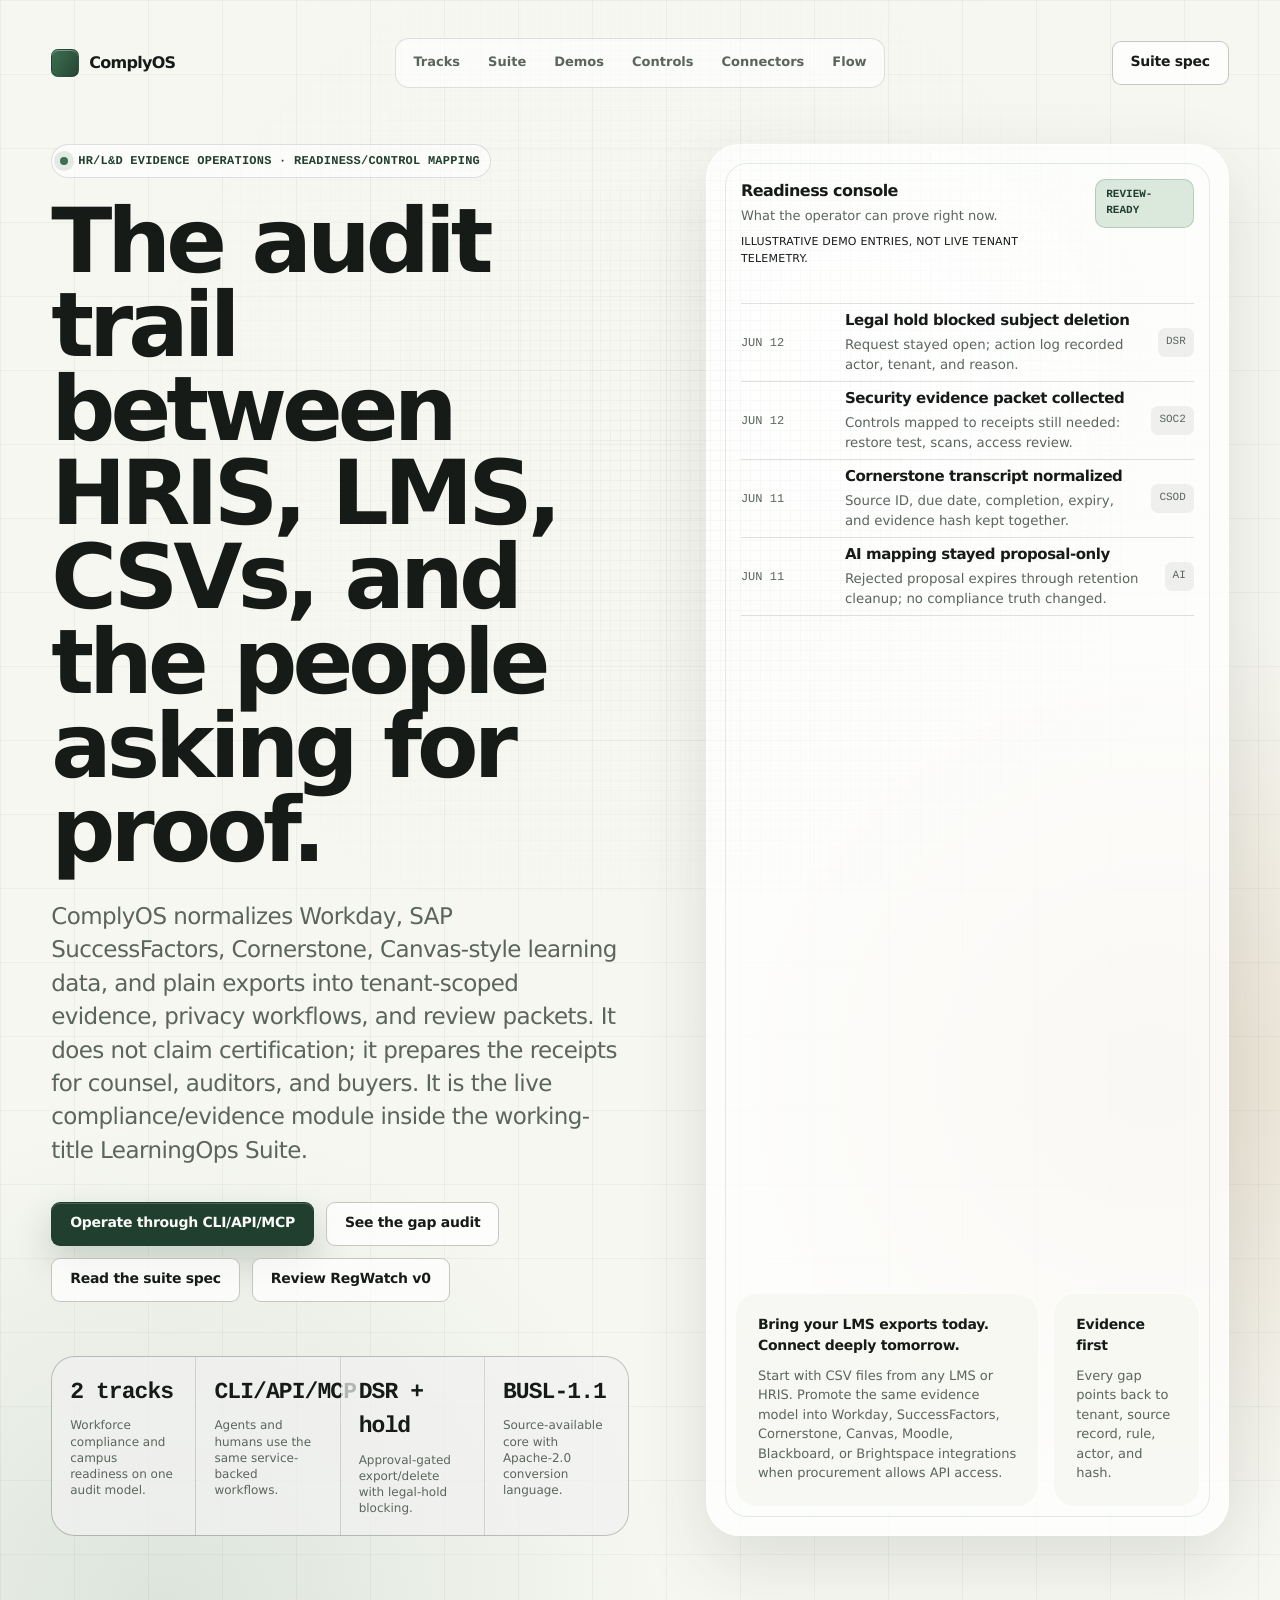
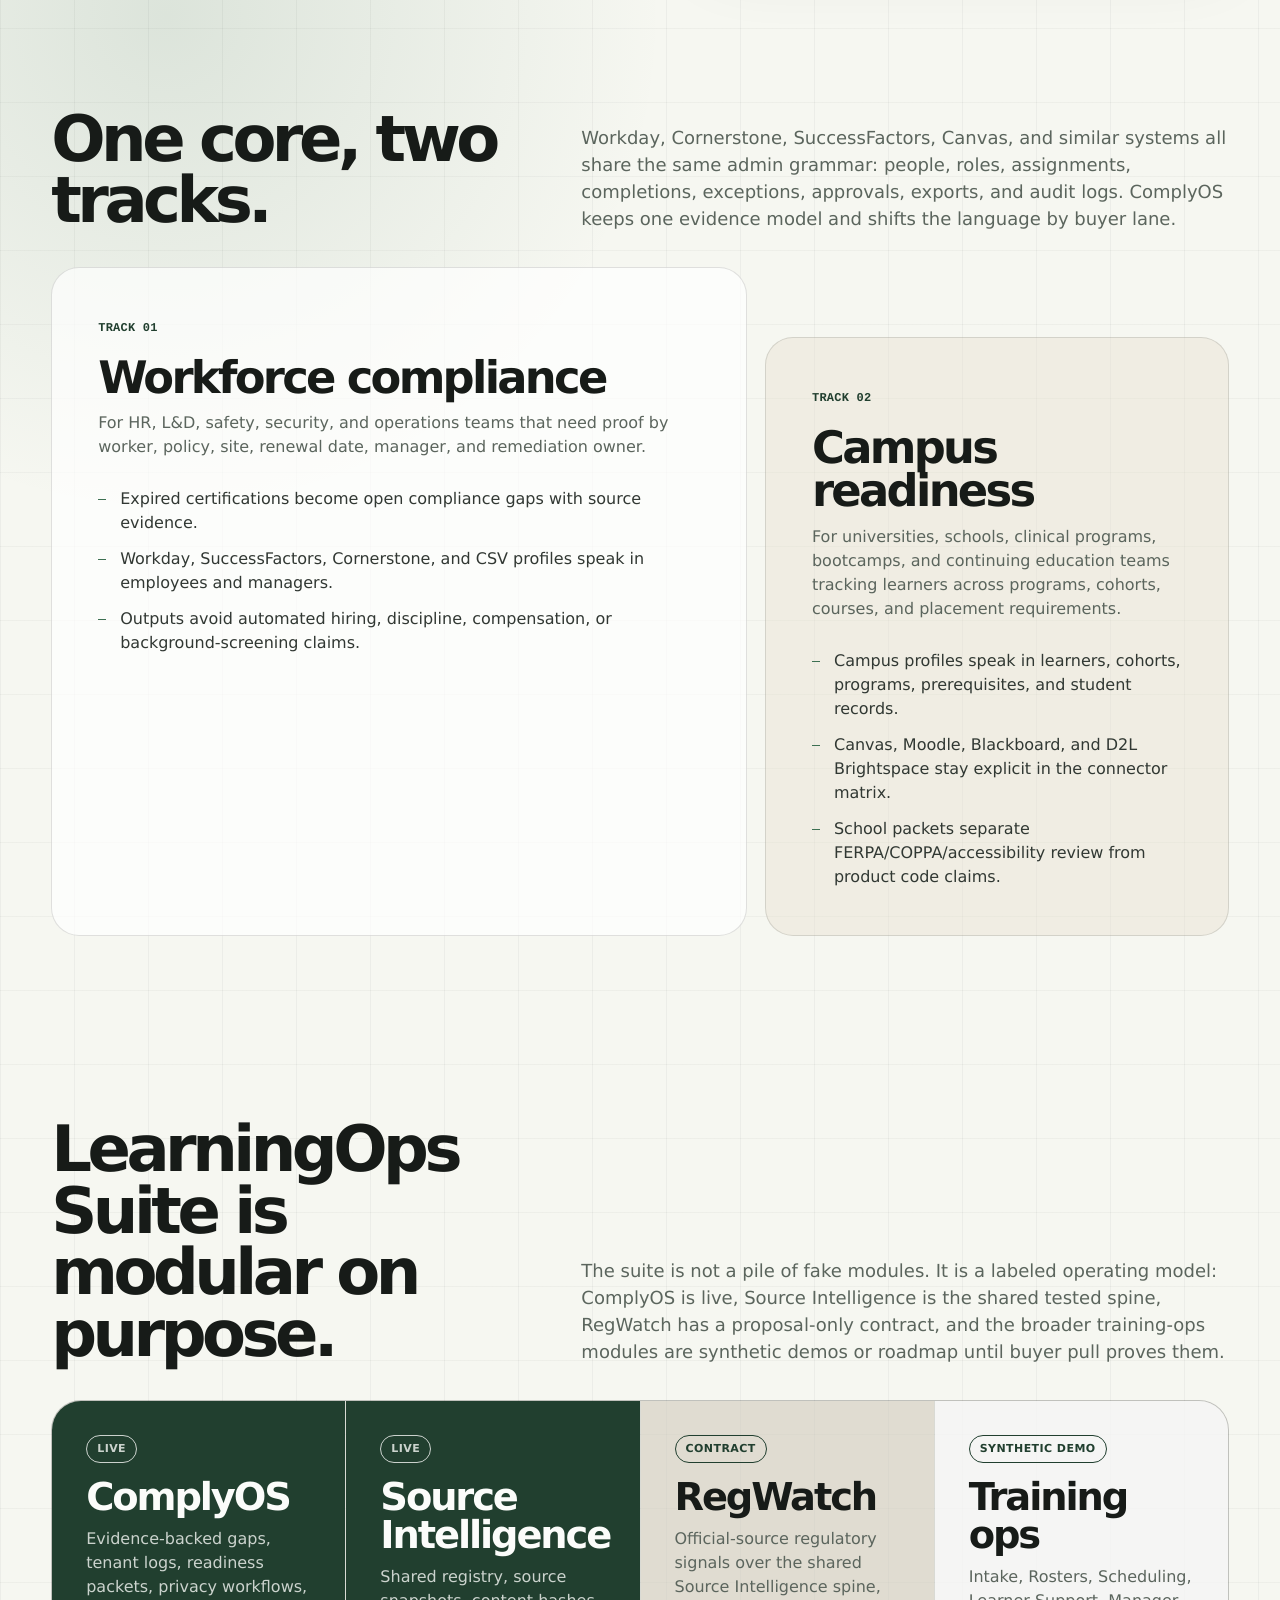
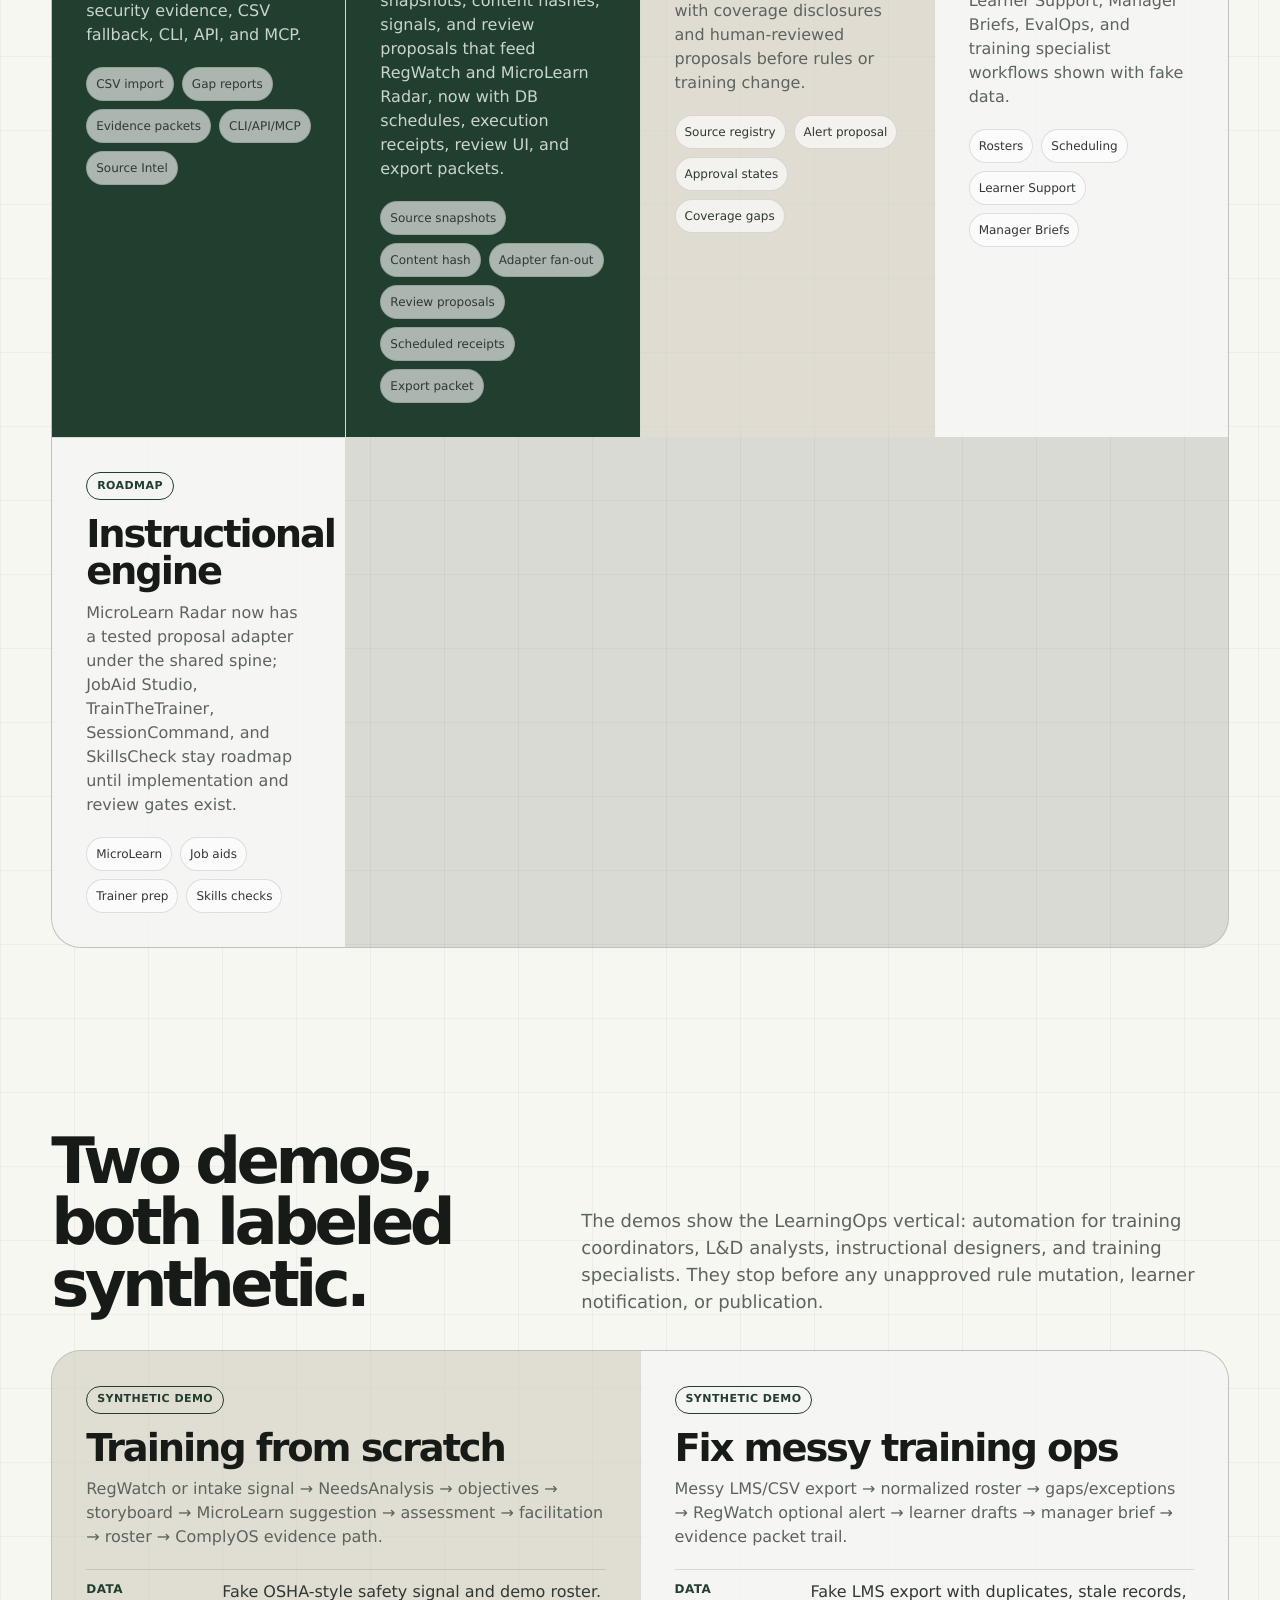
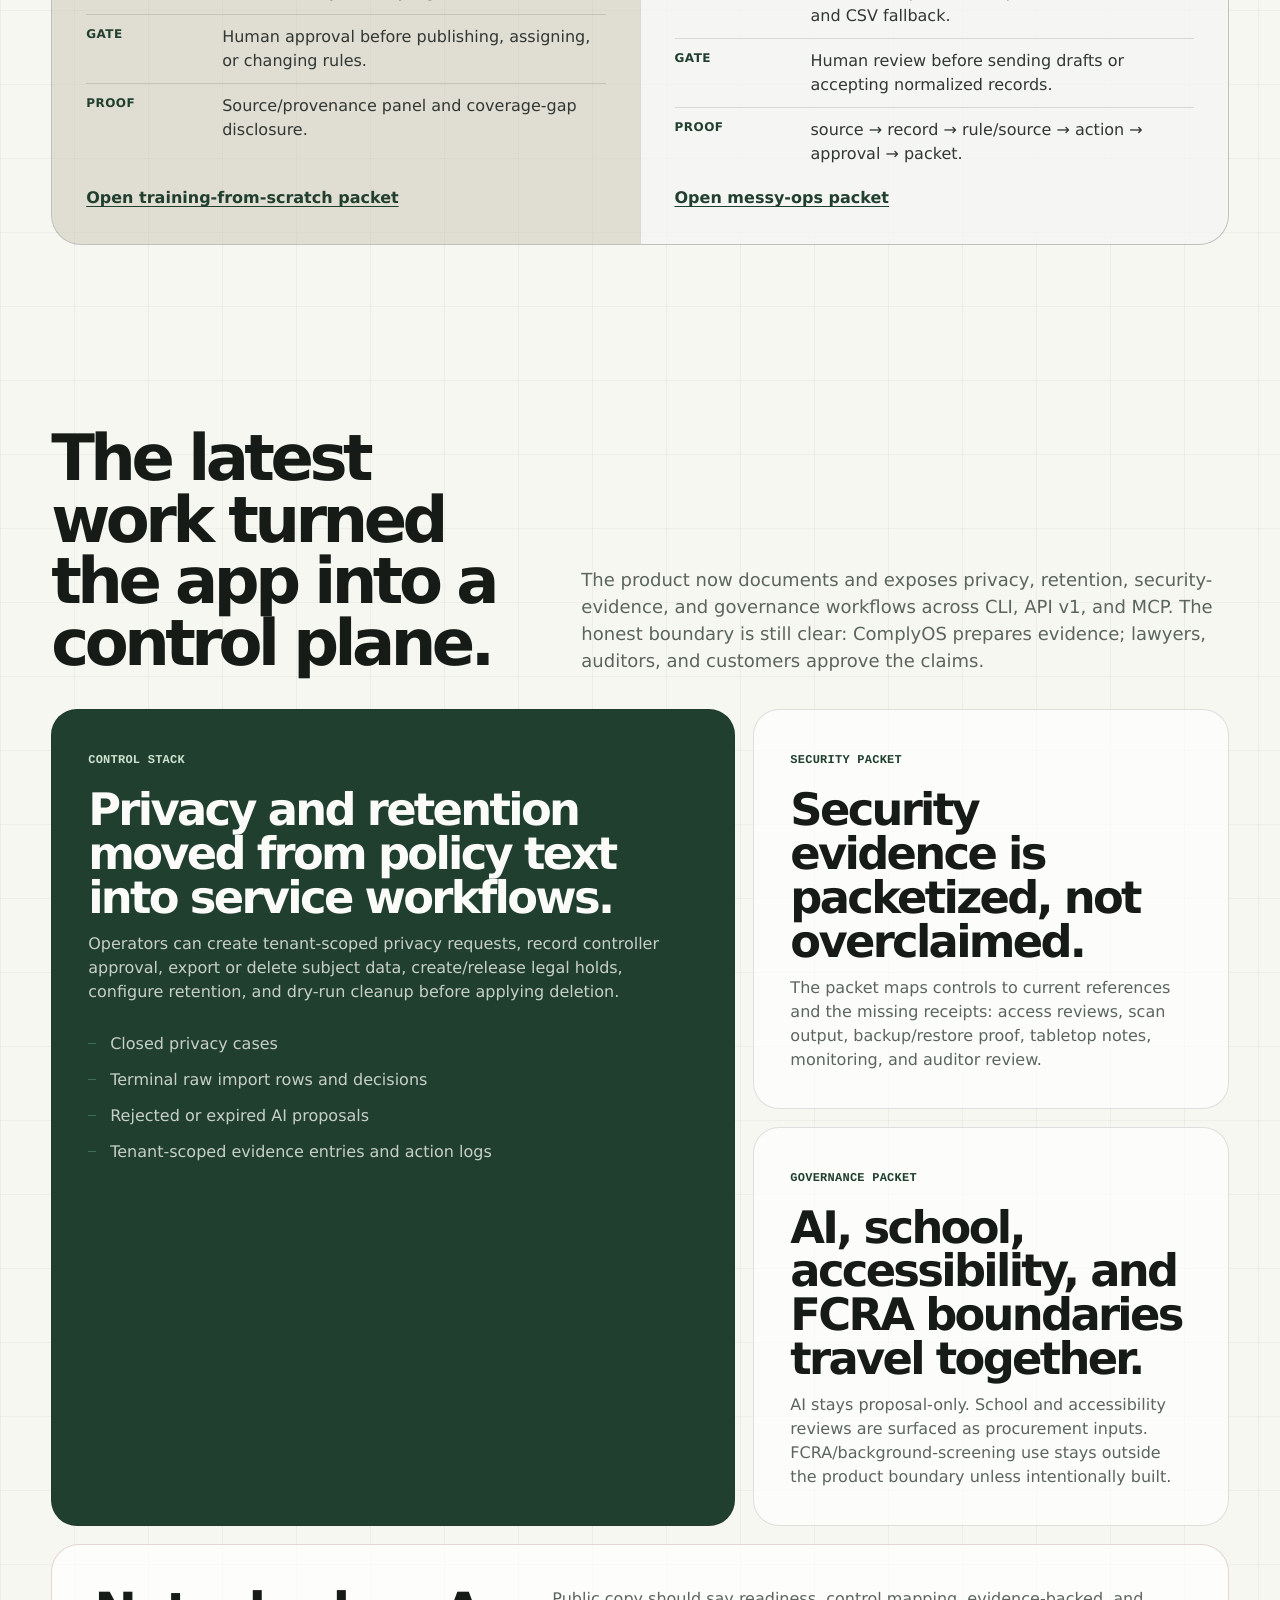
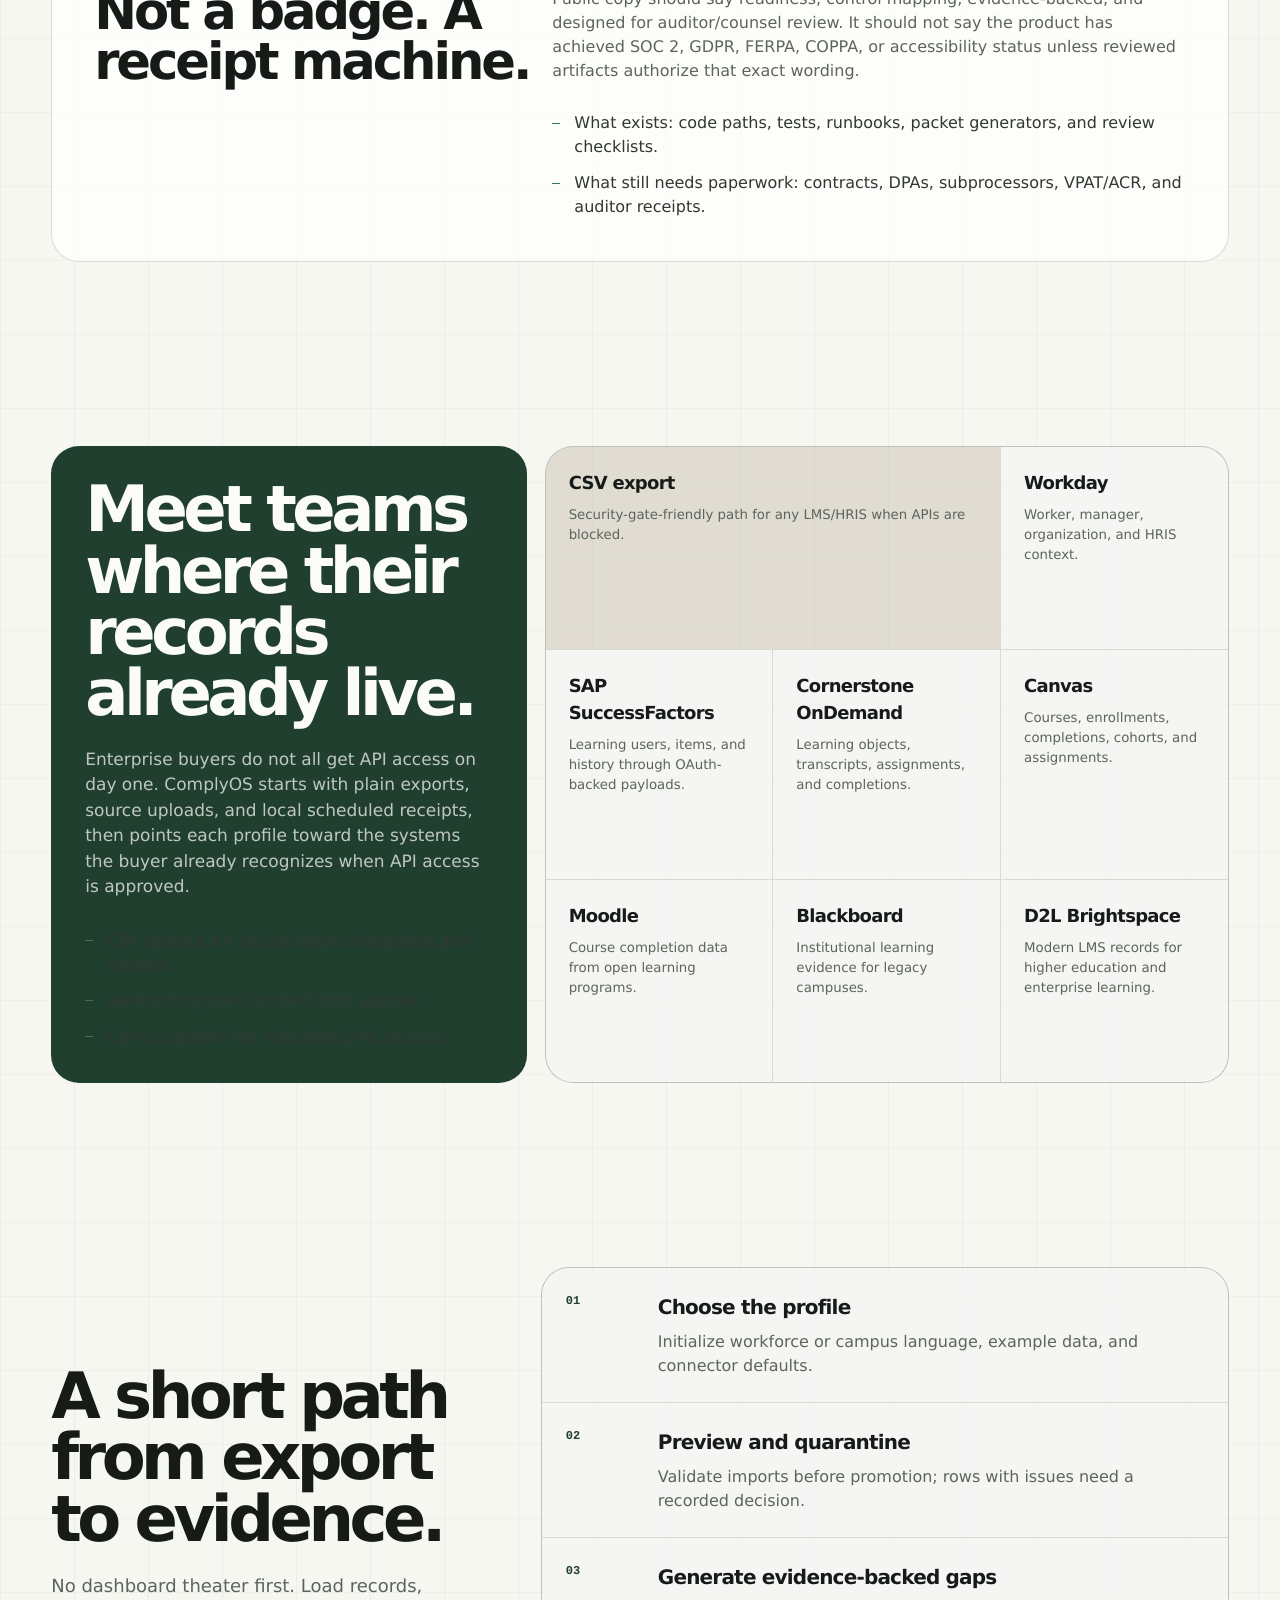
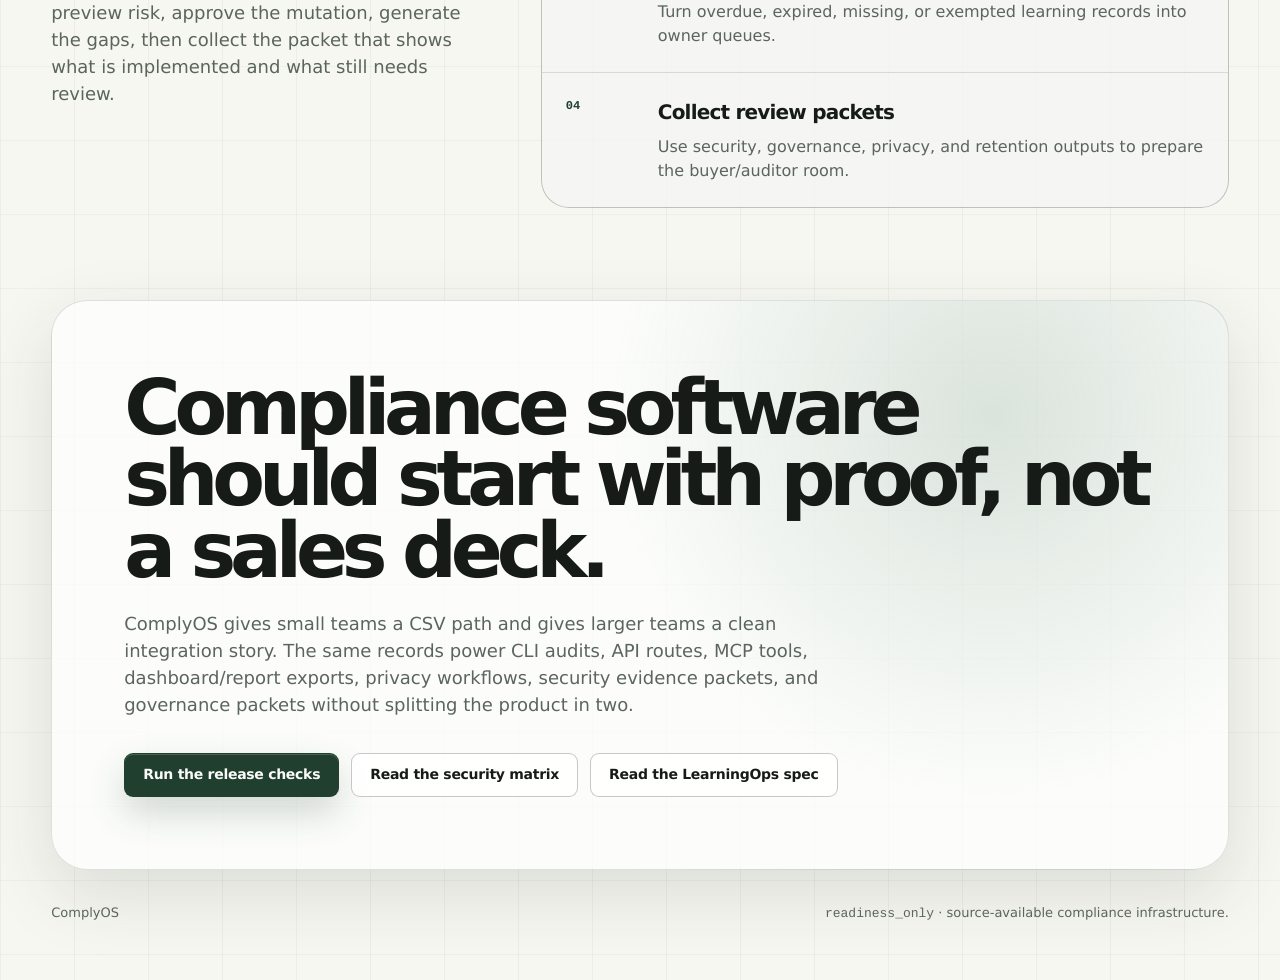
==== commit 203e37d5: "Complete source intelligence production hardening" ====
--- a/docs/index.html
+++ b/docs/index.html
@@ -1255,14 +1255,16 @@
             <h3>Source Intelligence</h3>
             <p>
               Shared registry, source snapshots, content hashes, signals, and
-              review proposals that feed RegWatch and MicroLearn Radar without
-              duplicating provenance.
+              review proposals that feed RegWatch and MicroLearn Radar, now with
+              DB schedules, execution receipts, review UI, and export packets.
             </p>
             <div class="module-list" aria-label="Live Source Intelligence primitives">
               <span>Source snapshots</span>
               <span>Content hash</span>
               <span>Adapter fan-out</span>
               <span>Review proposals</span>
+              <span>Scheduled receipts</span>
+              <span>Export packet</span>
             </div>
           </article>
           <article class="suite-card contract">
@@ -1424,7 +1426,8 @@
             <h2 id="connector-title">Meet teams where their records already live.</h2>
             <p>
               Enterprise buyers do not all get API access on day one. ComplyOS starts with plain exports,
-              then points each profile toward the systems the buyer already recognizes.
+              source uploads, and local scheduled receipts, then points each profile toward the systems
+              the buyer already recognizes when API access is approved.
             </p>
             <ul class="connector-list">
               <li>CSV fallback for locked-down enterprises and schools.</li>
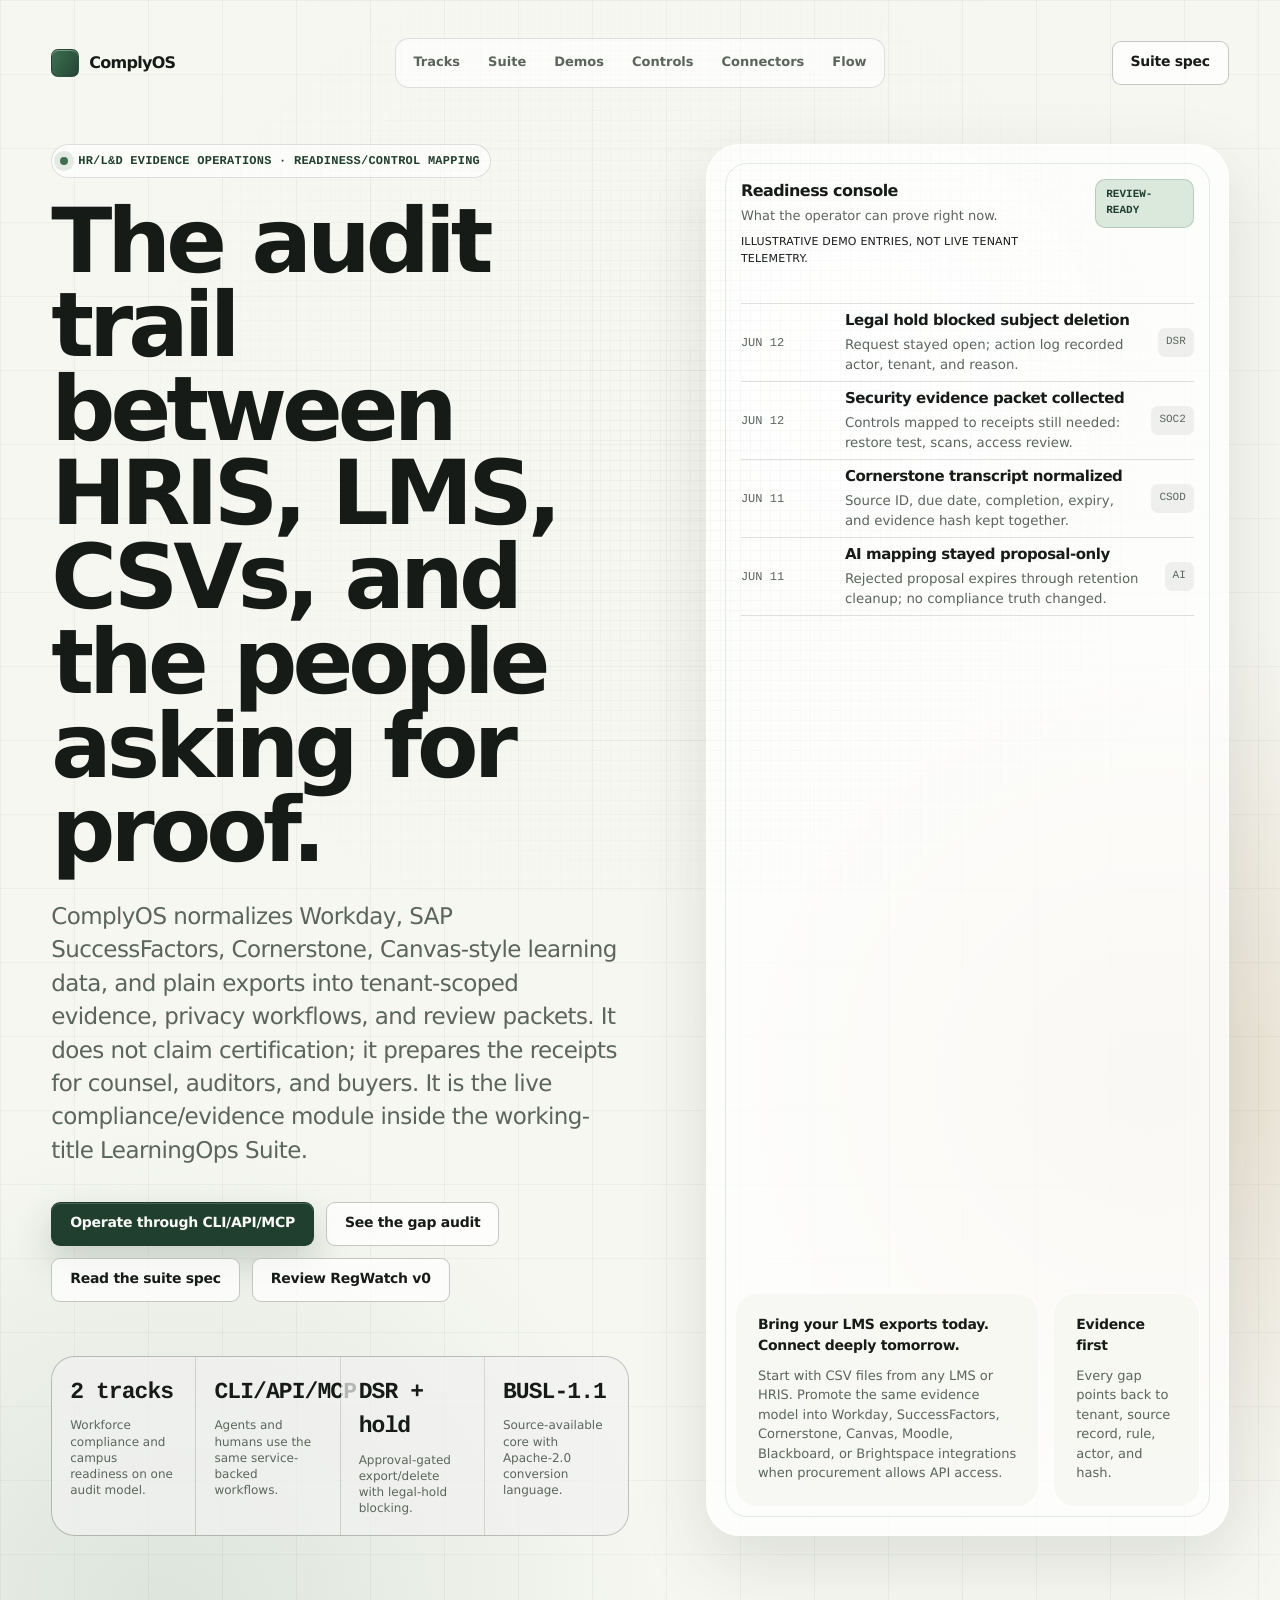
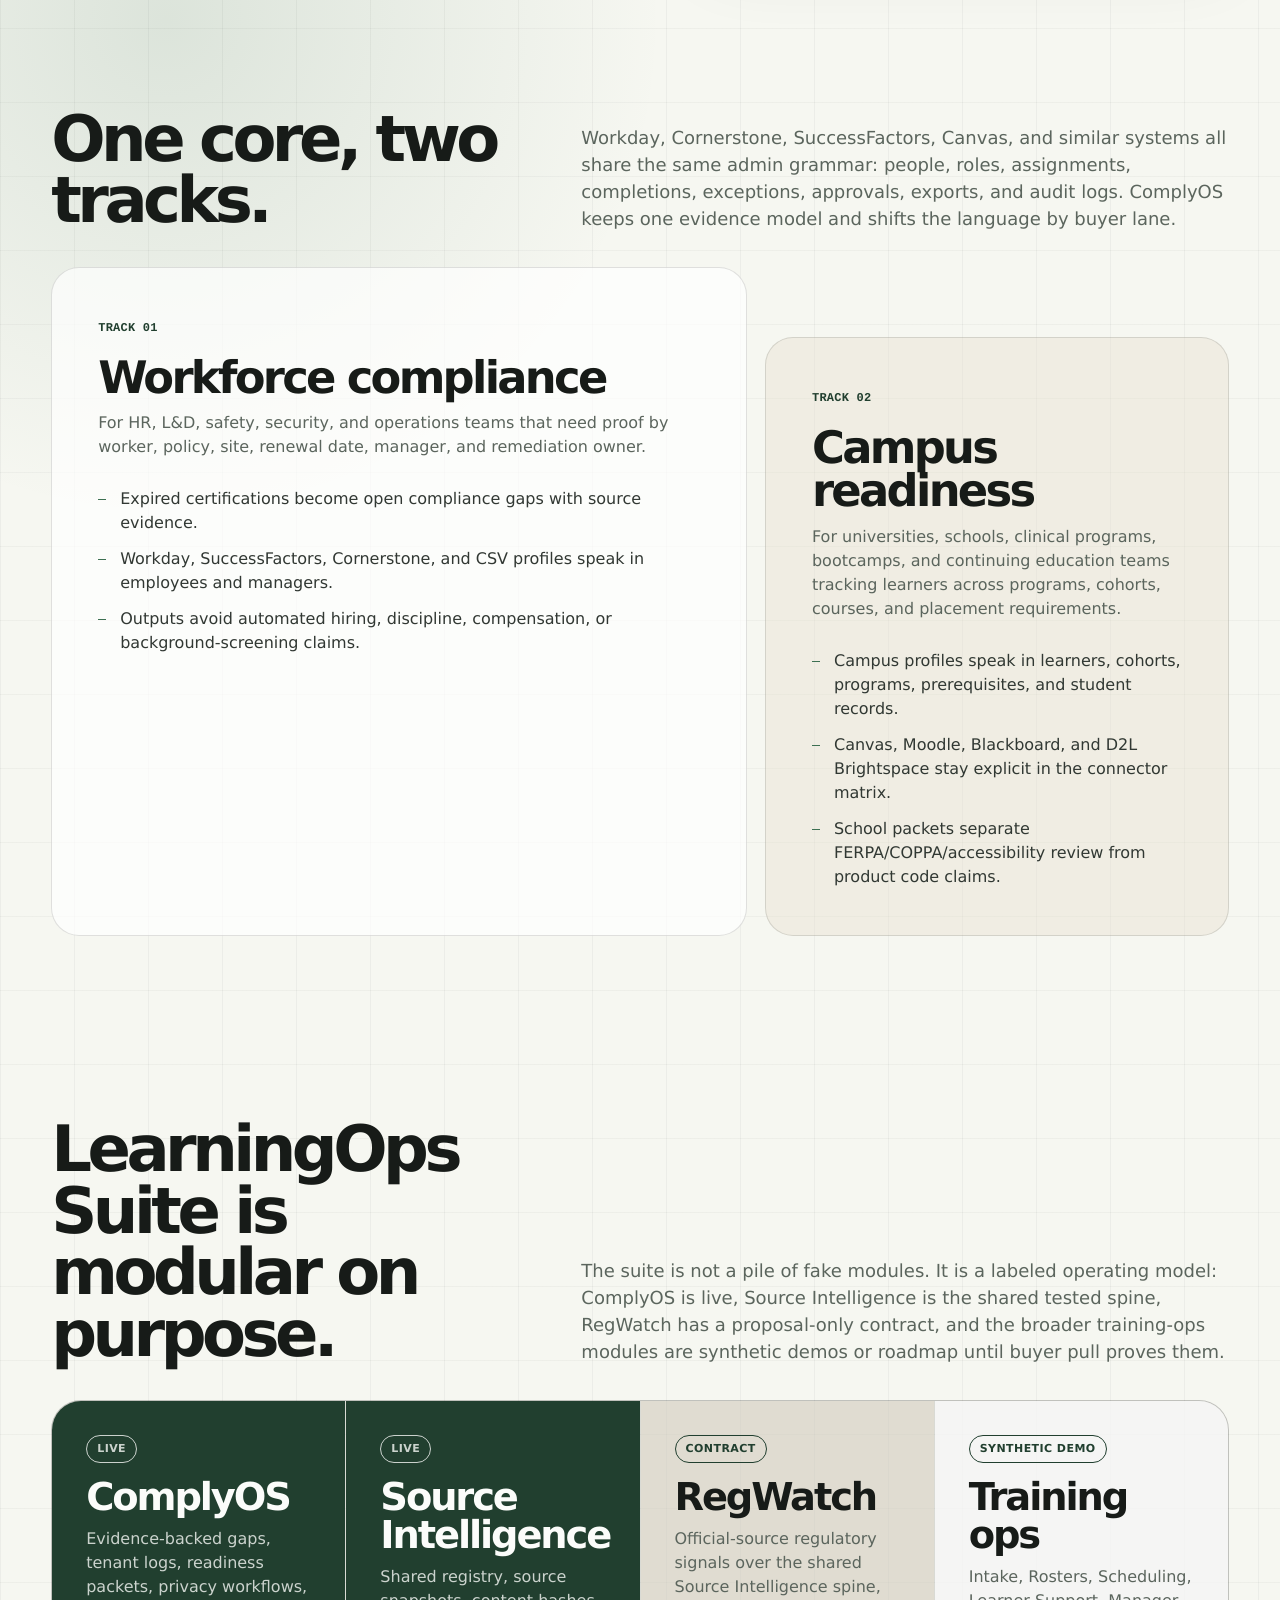
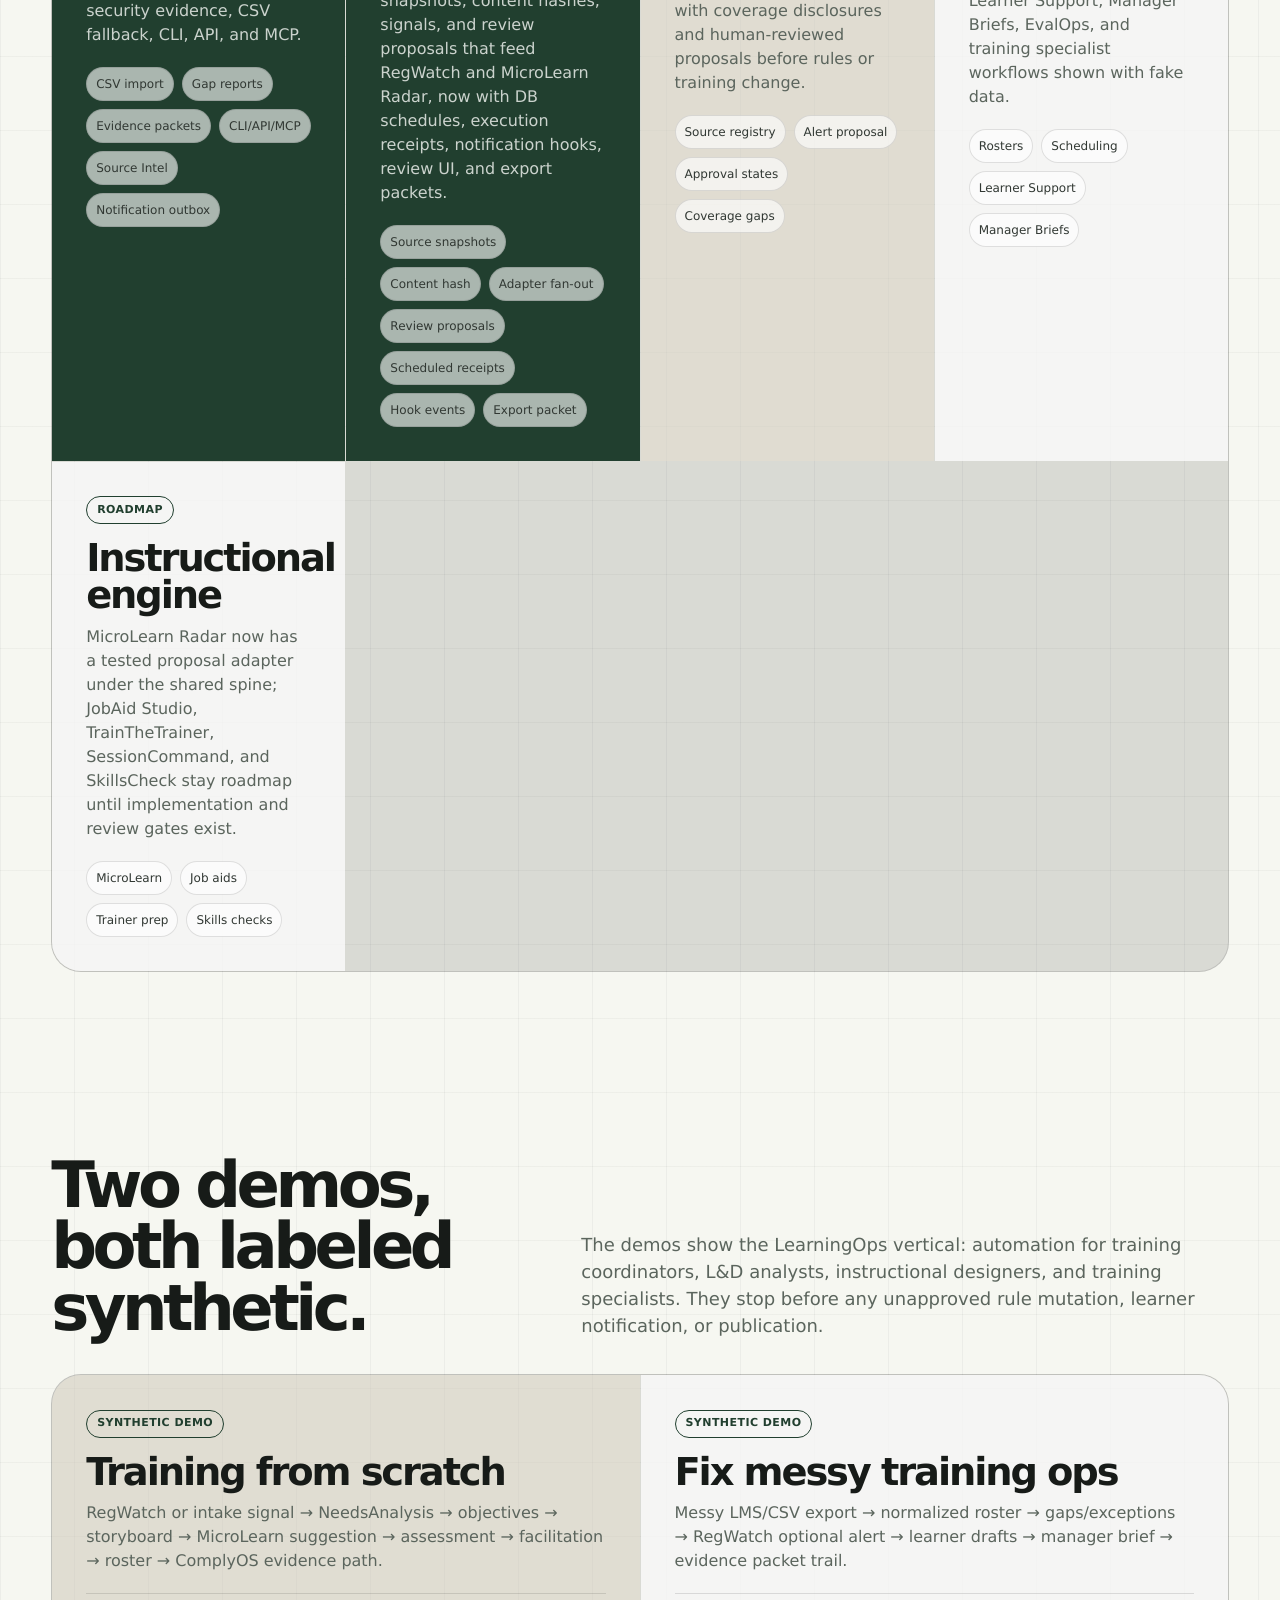
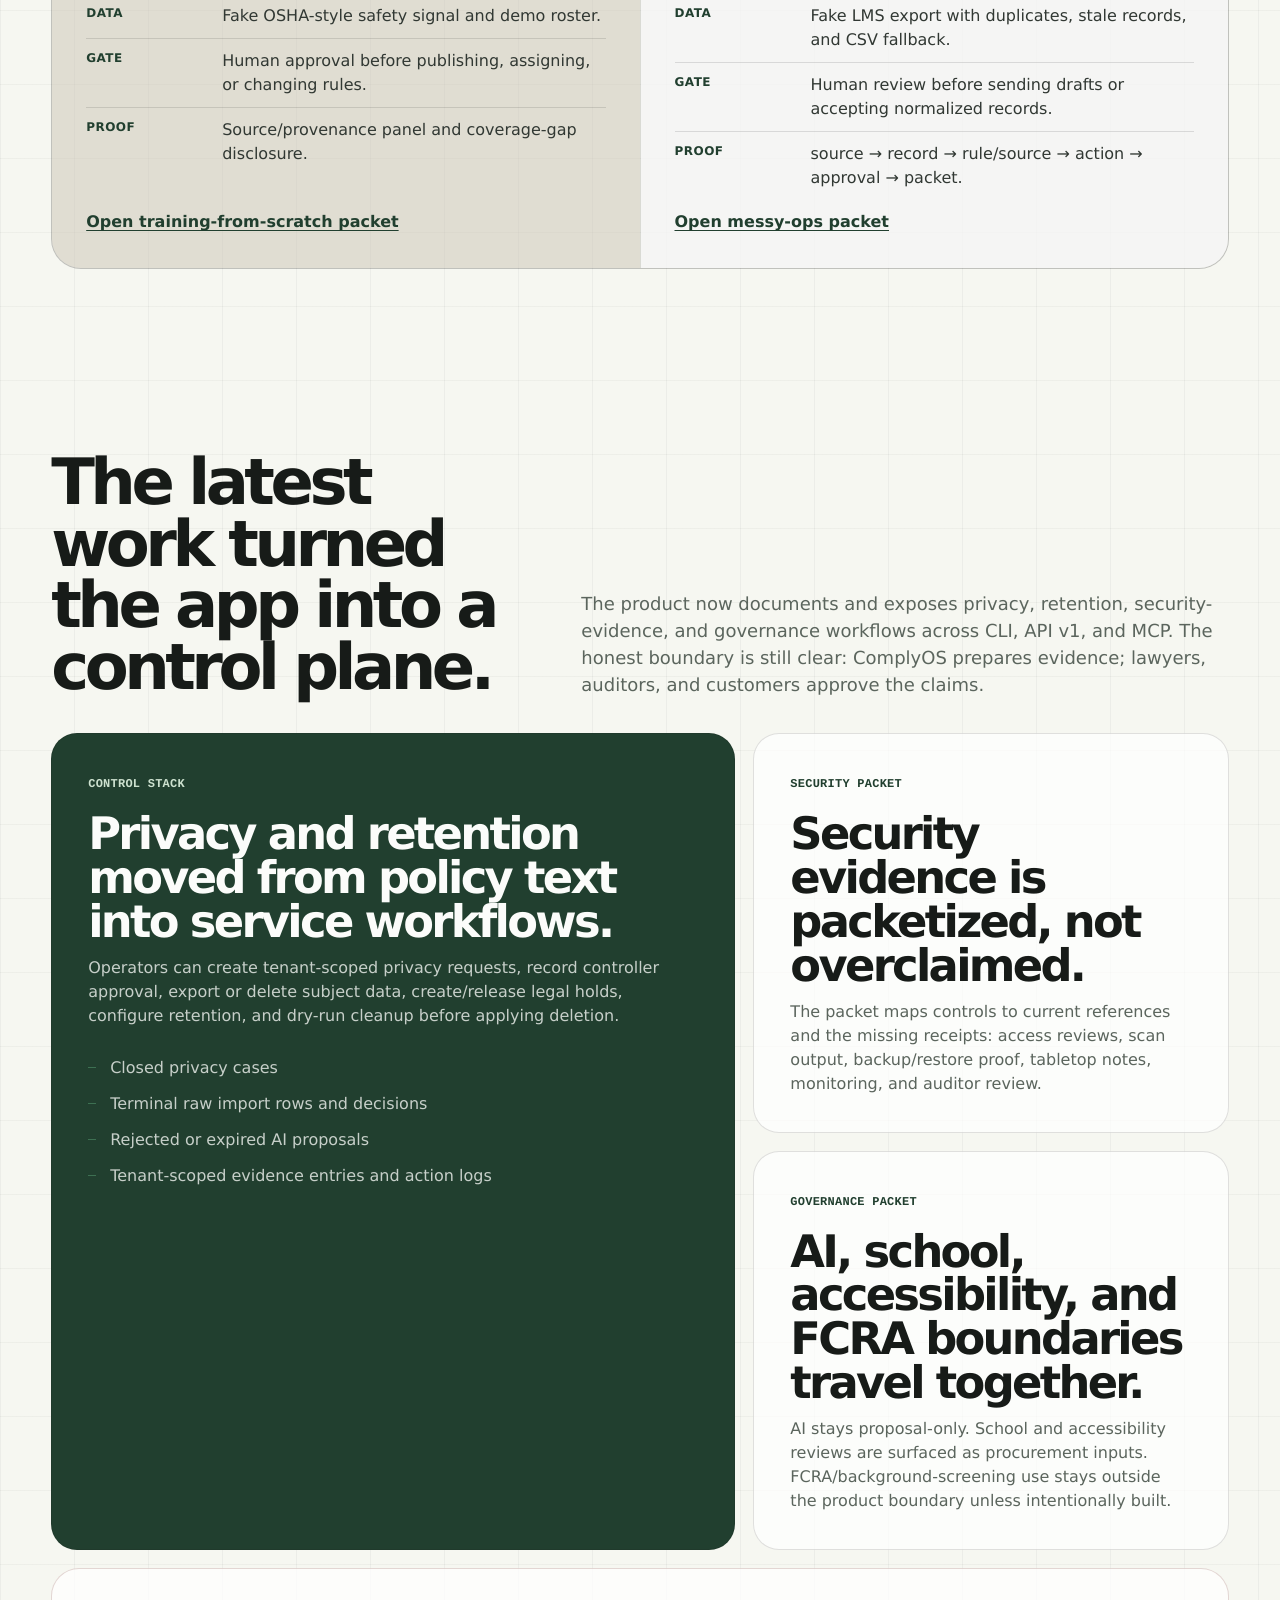
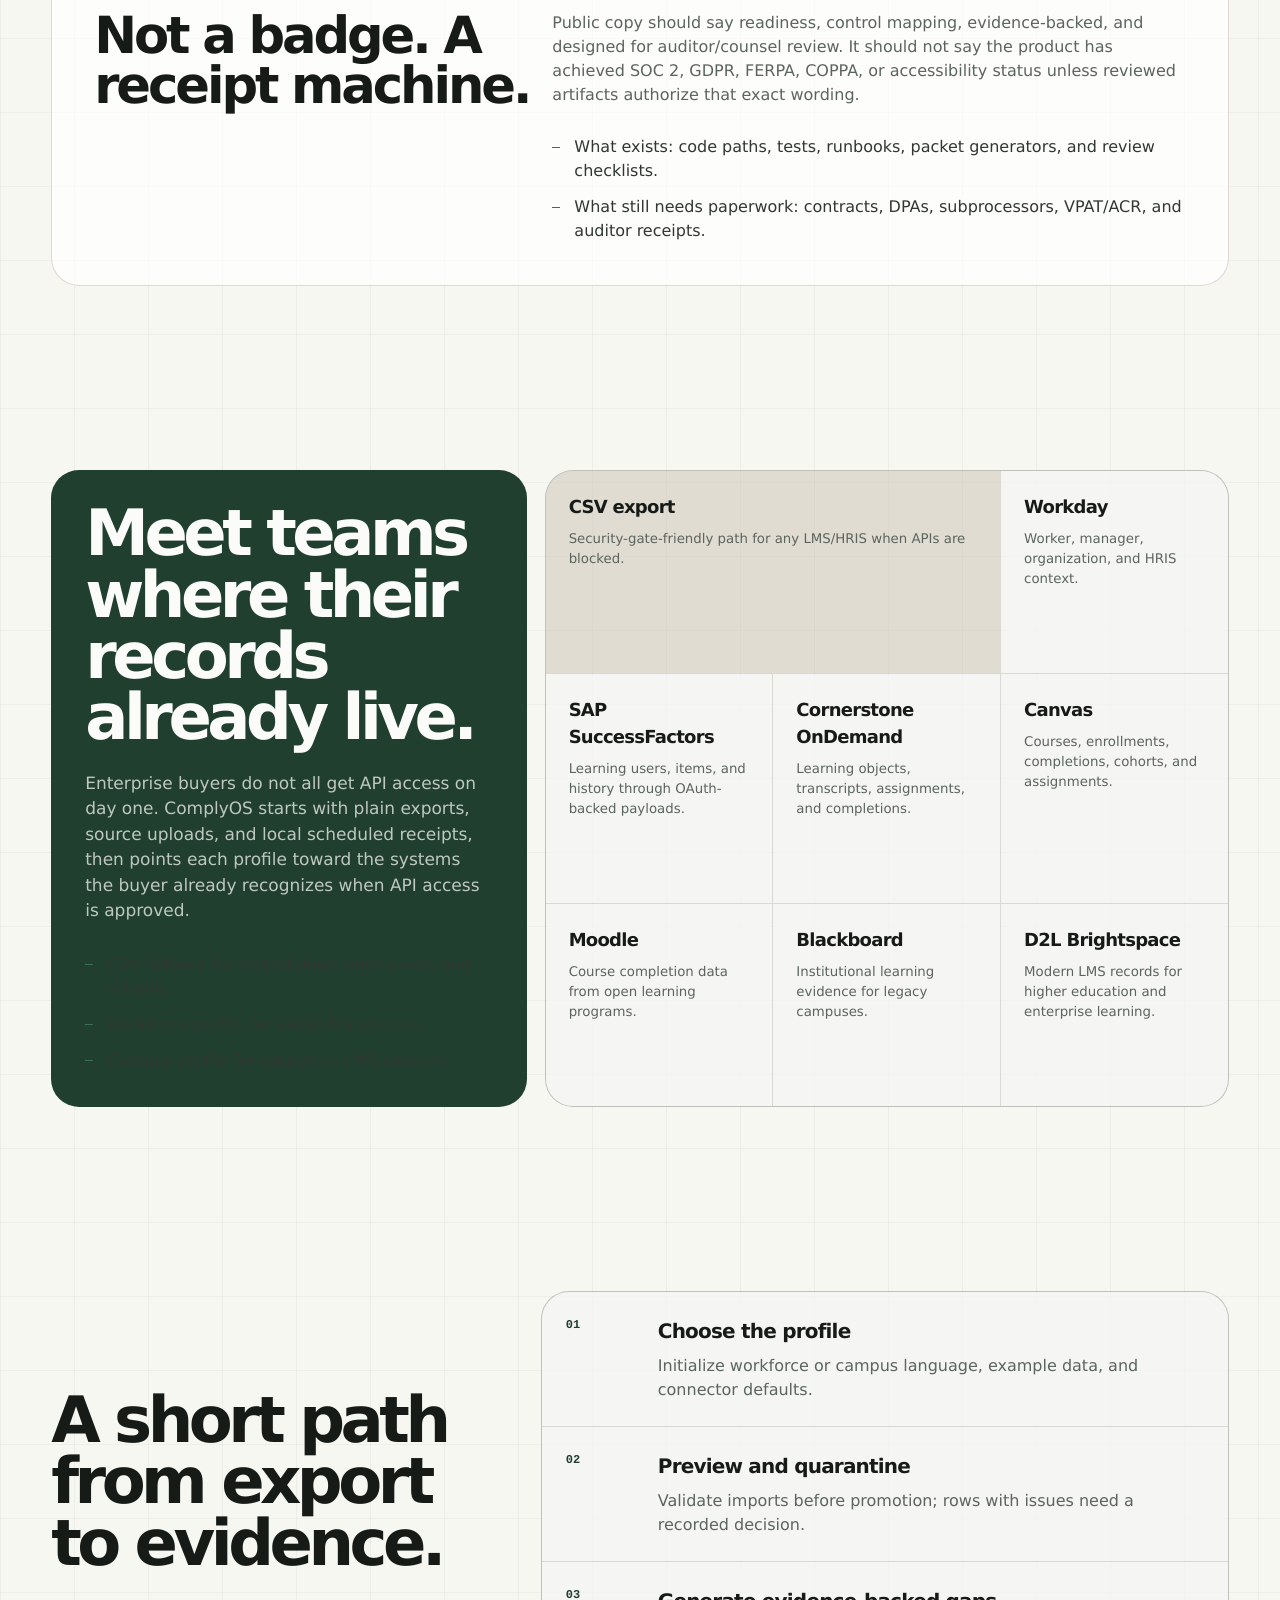
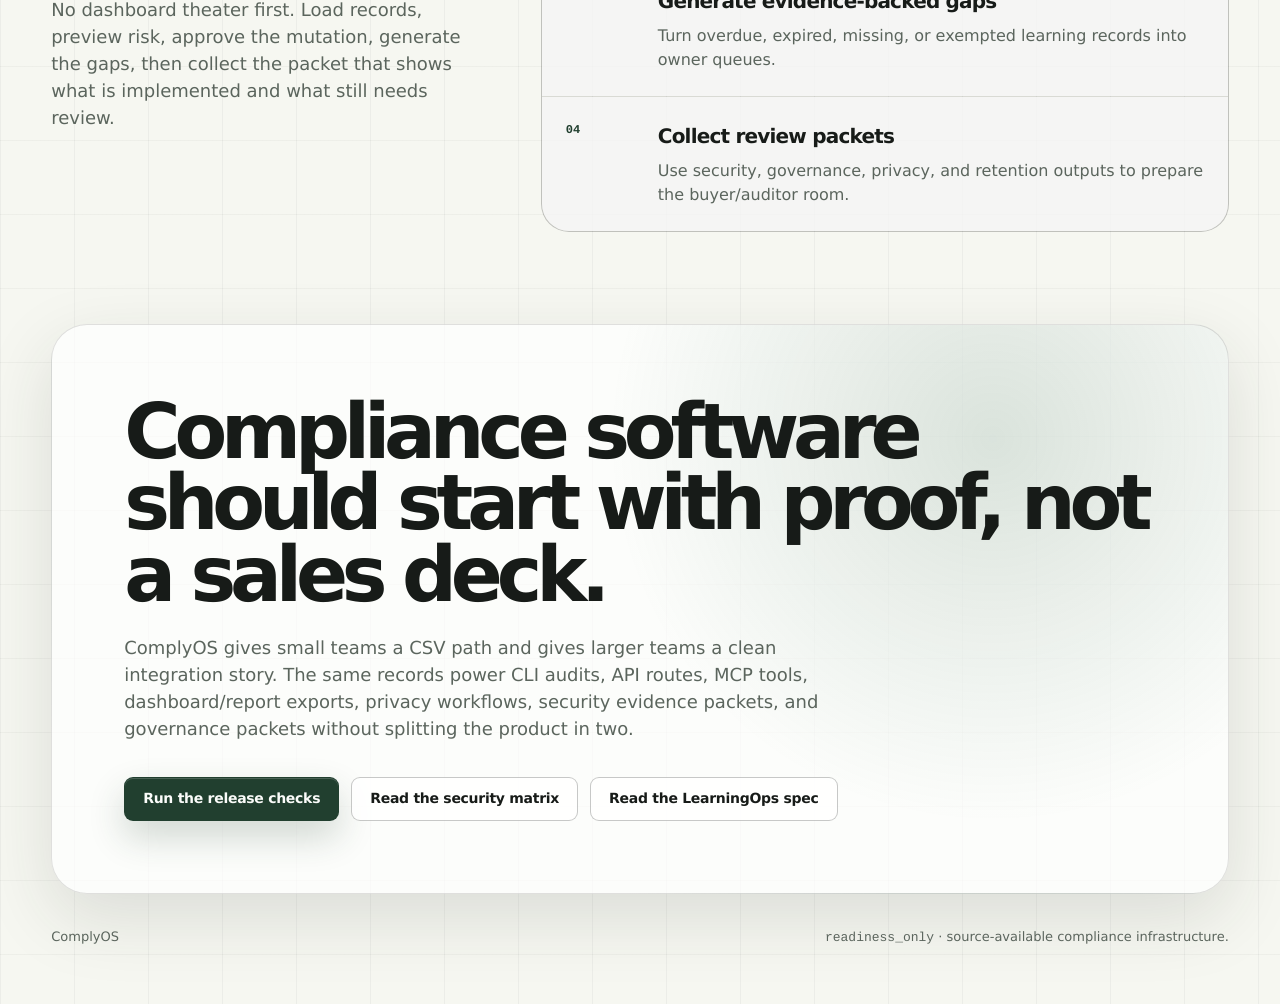
==== commit b73704fd: "Add notification outbox and hook events" ====
--- a/docs/index.html
+++ b/docs/index.html
@@ -1248,6 +1248,7 @@
               <span>Evidence packets</span>
               <span>CLI/API/MCP</span>
               <span>Source Intel</span>
+              <span>Notification outbox</span>
             </div>
           </article>
           <article class="suite-card live">
@@ -1256,7 +1257,8 @@
             <p>
               Shared registry, source snapshots, content hashes, signals, and
               review proposals that feed RegWatch and MicroLearn Radar, now with
-              DB schedules, execution receipts, review UI, and export packets.
+              DB schedules, execution receipts, notification hooks, review UI,
+              and export packets.
             </p>
             <div class="module-list" aria-label="Live Source Intelligence primitives">
               <span>Source snapshots</span>
@@ -1264,6 +1266,7 @@
               <span>Adapter fan-out</span>
               <span>Review proposals</span>
               <span>Scheduled receipts</span>
+              <span>Hook events</span>
               <span>Export packet</span>
             </div>
           </article>
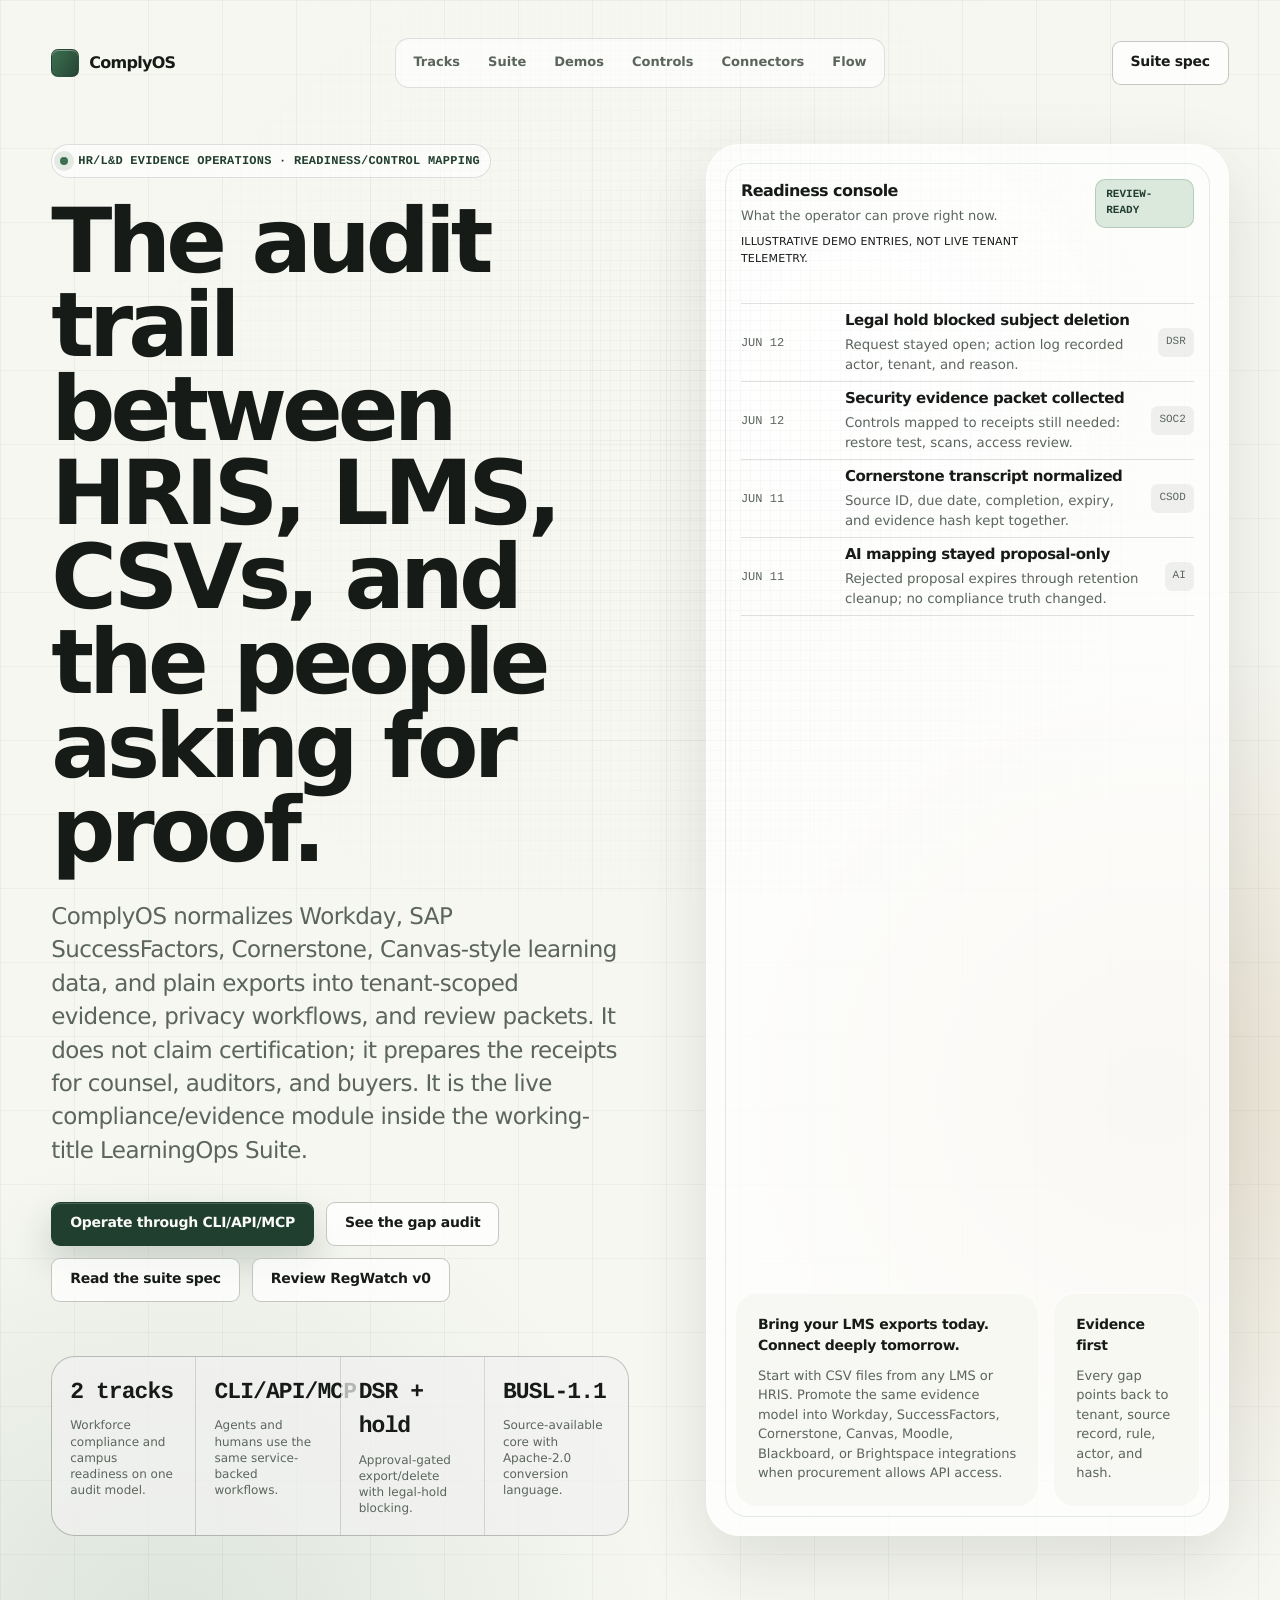
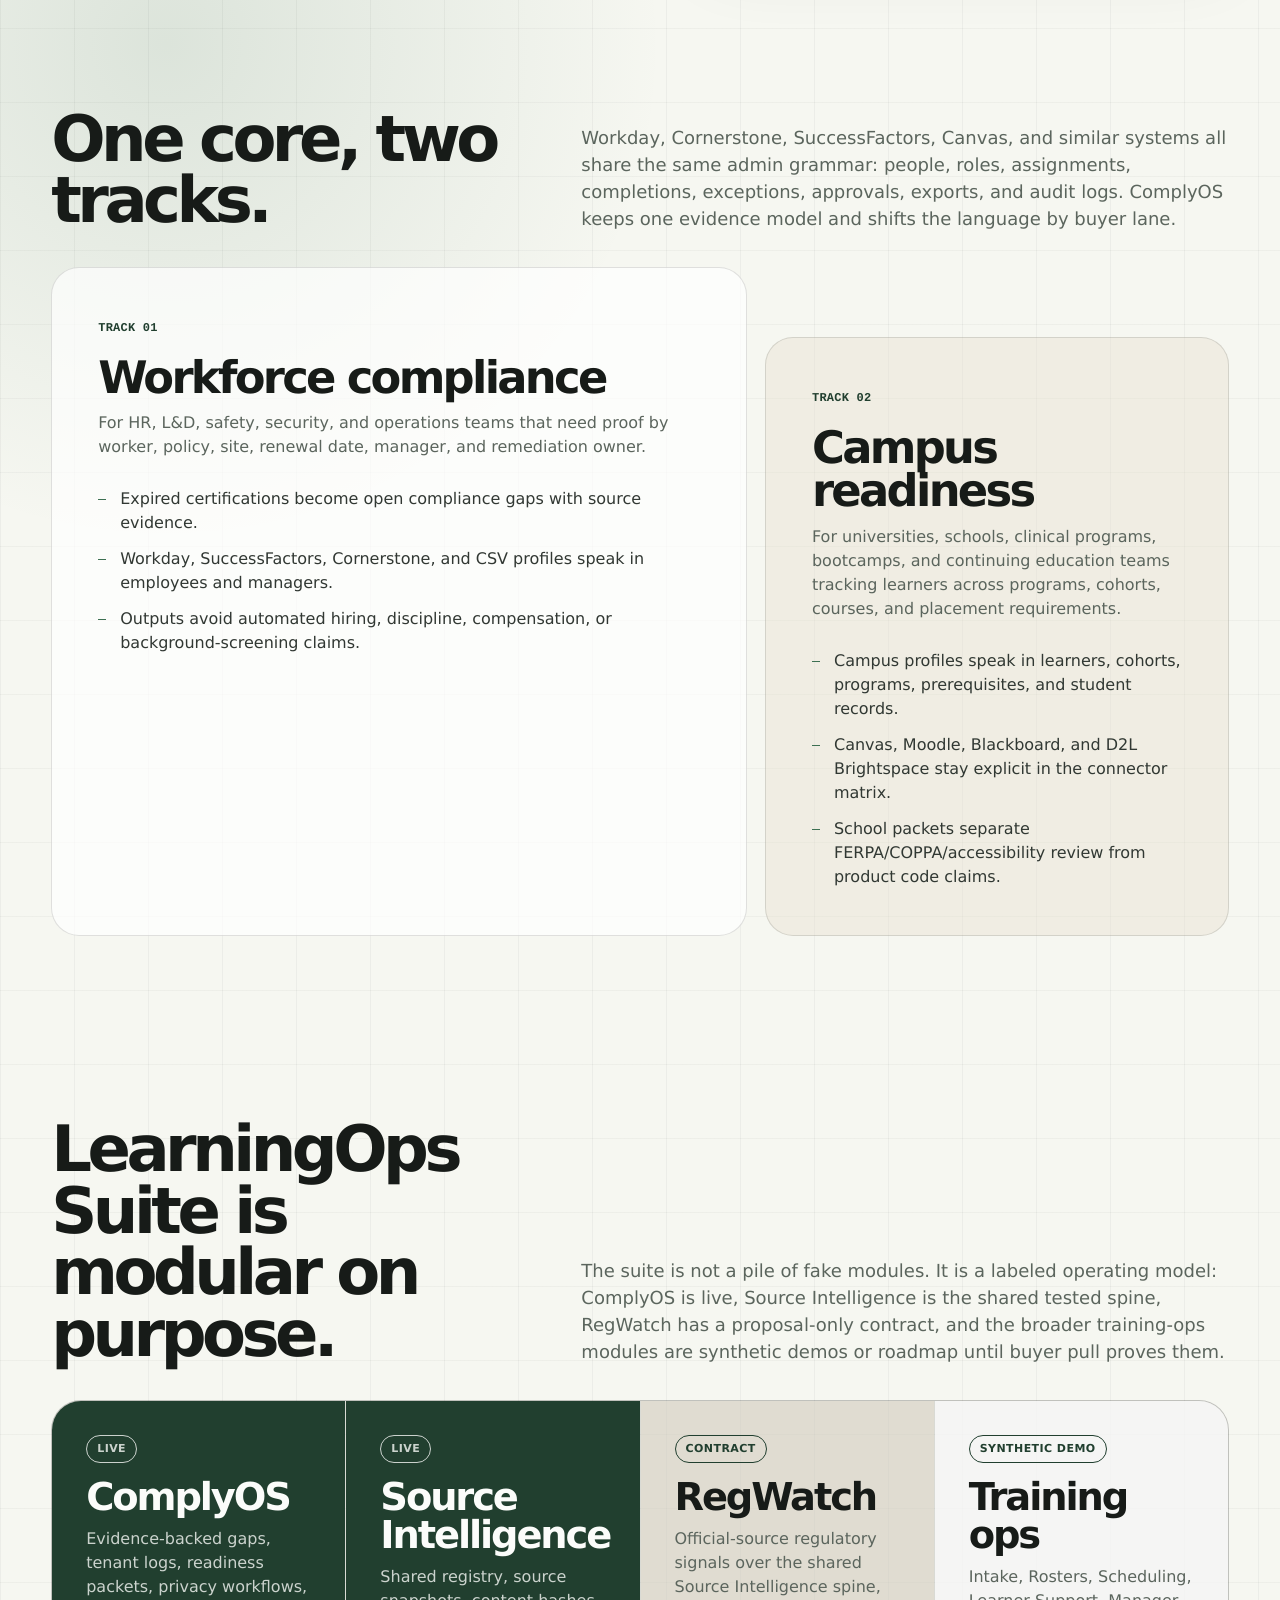
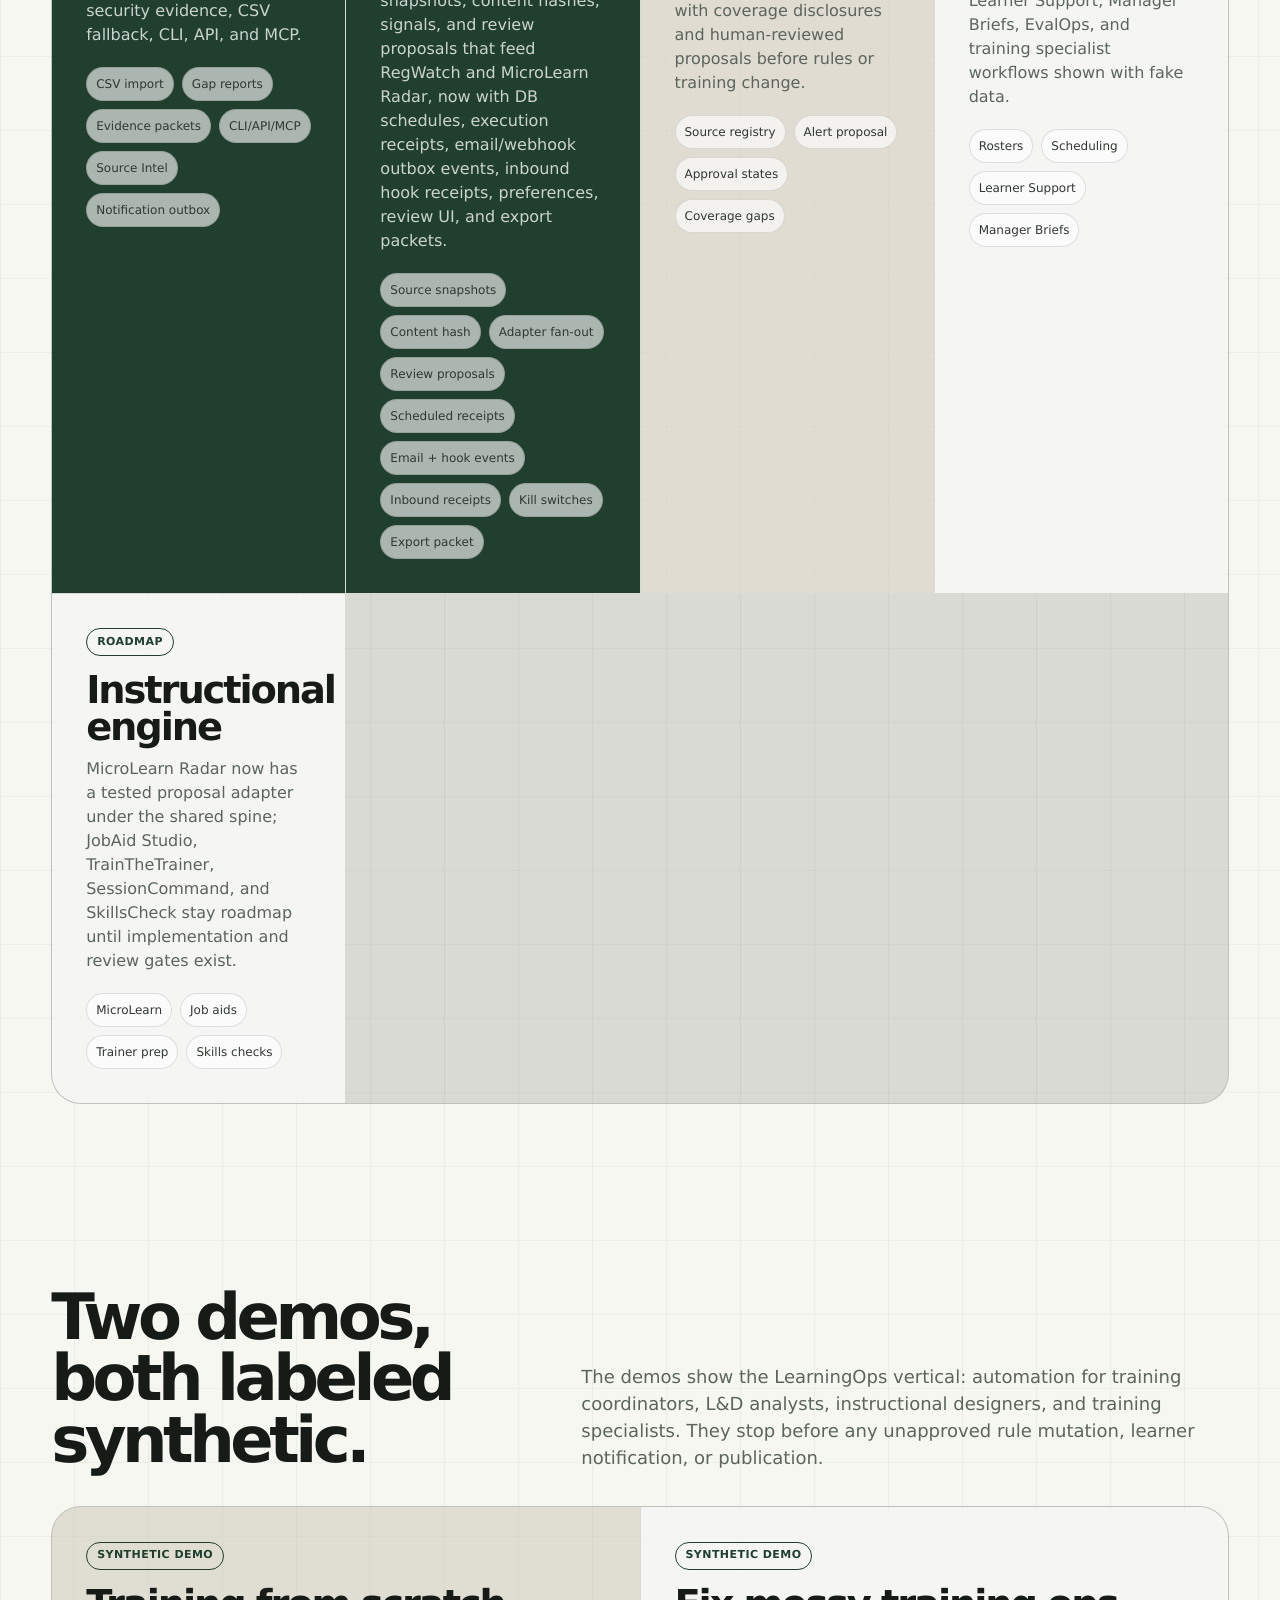
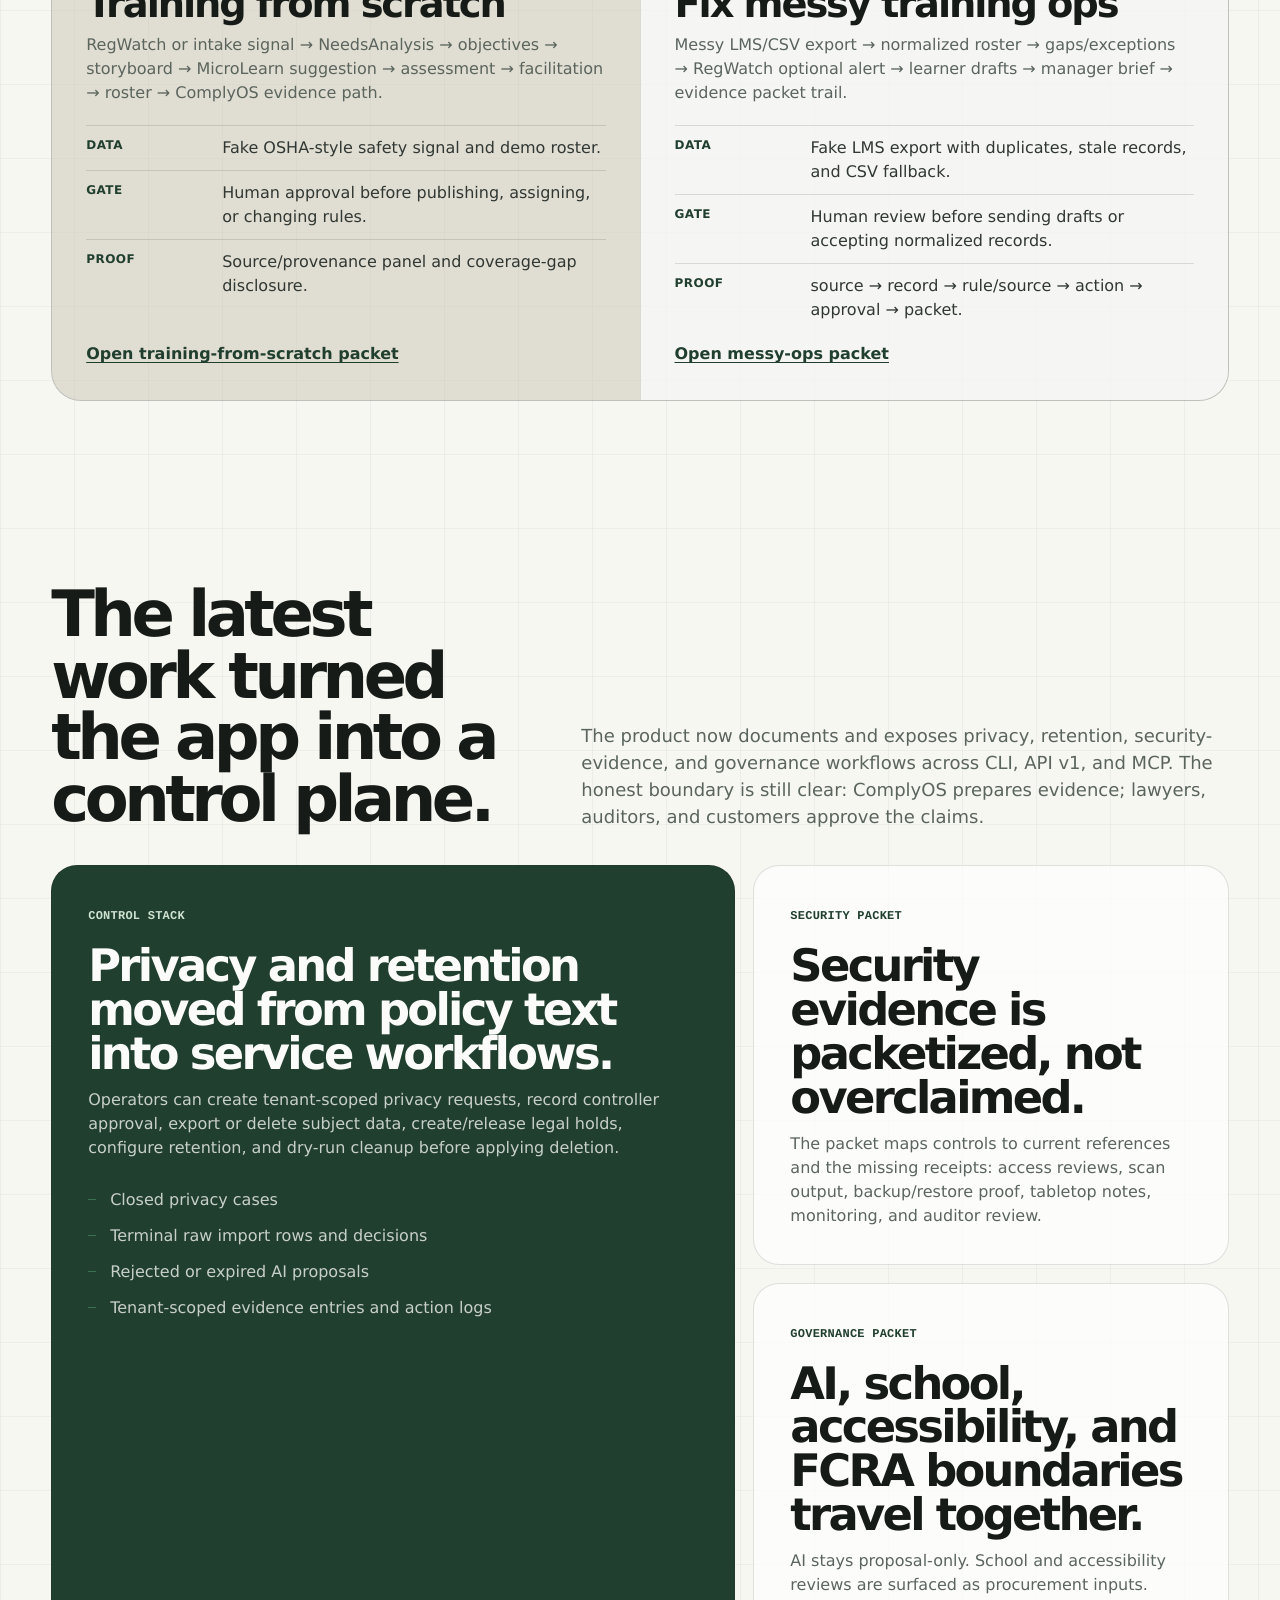
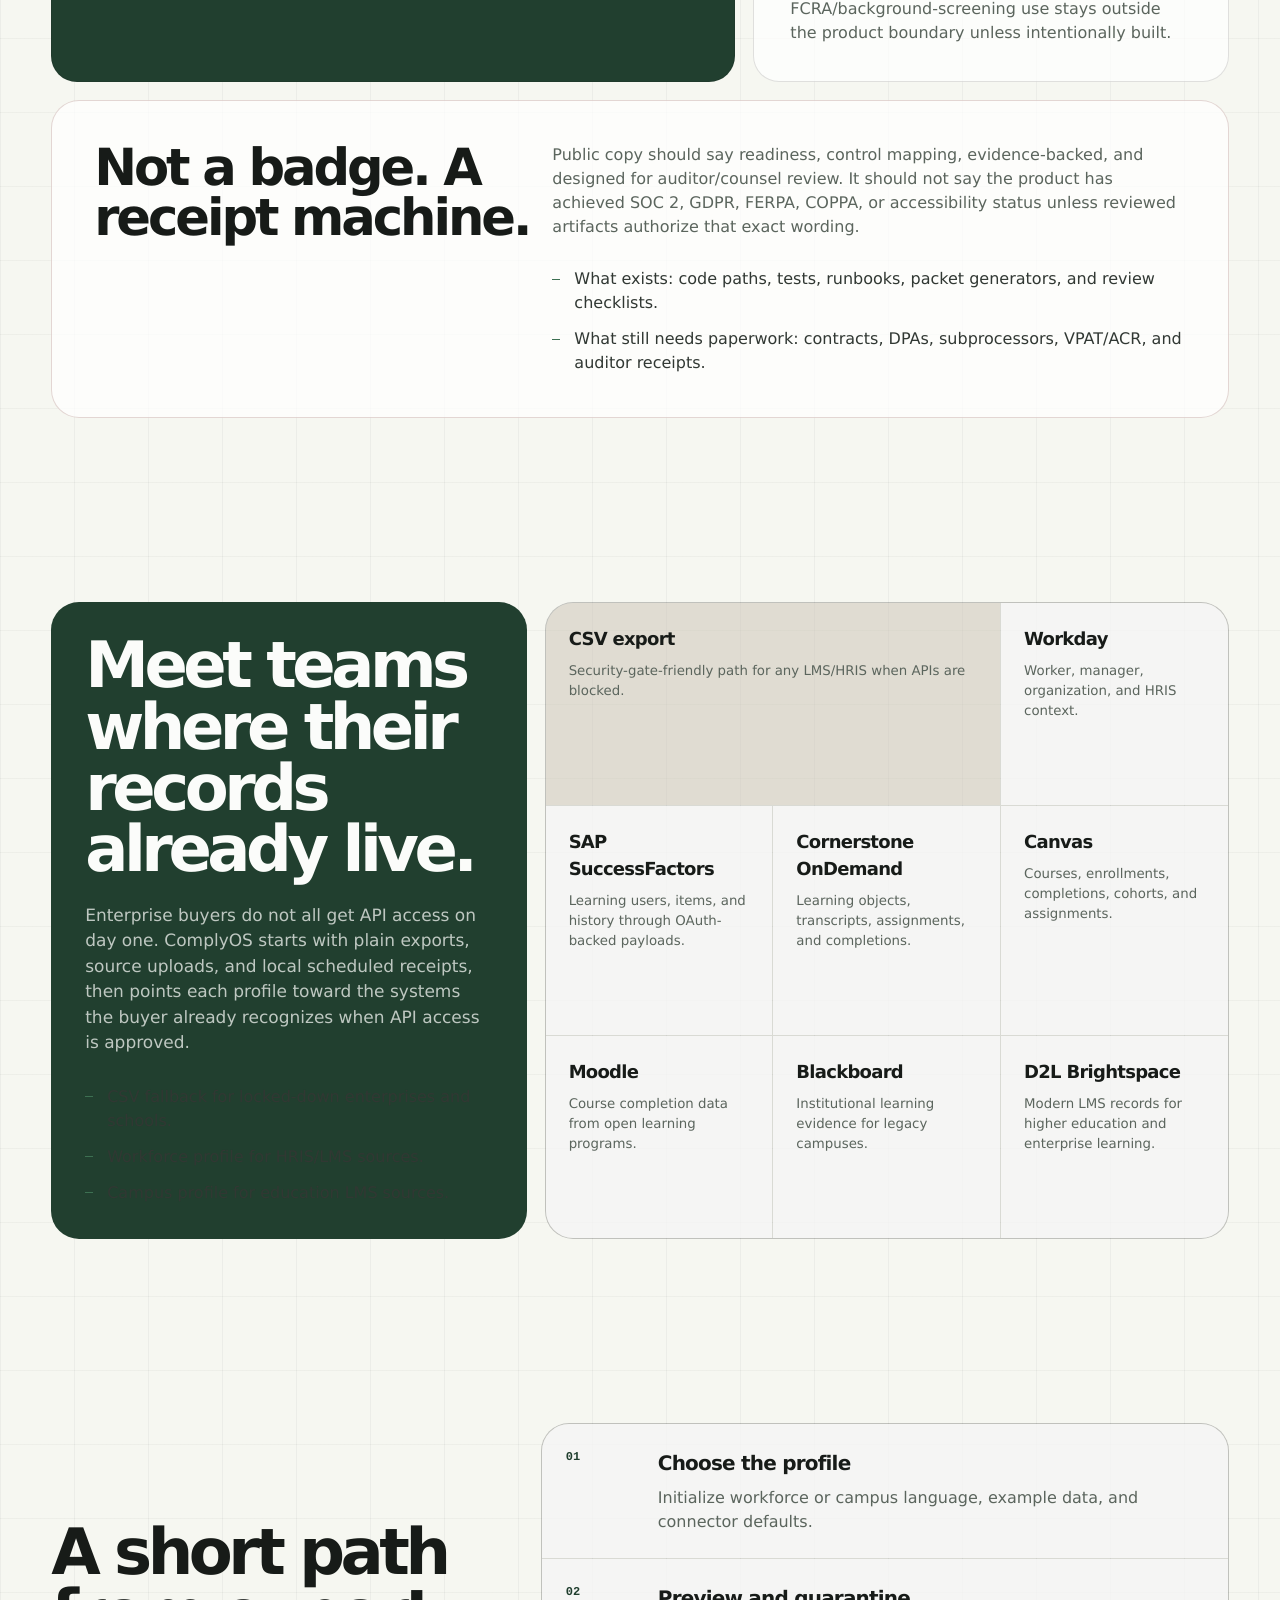
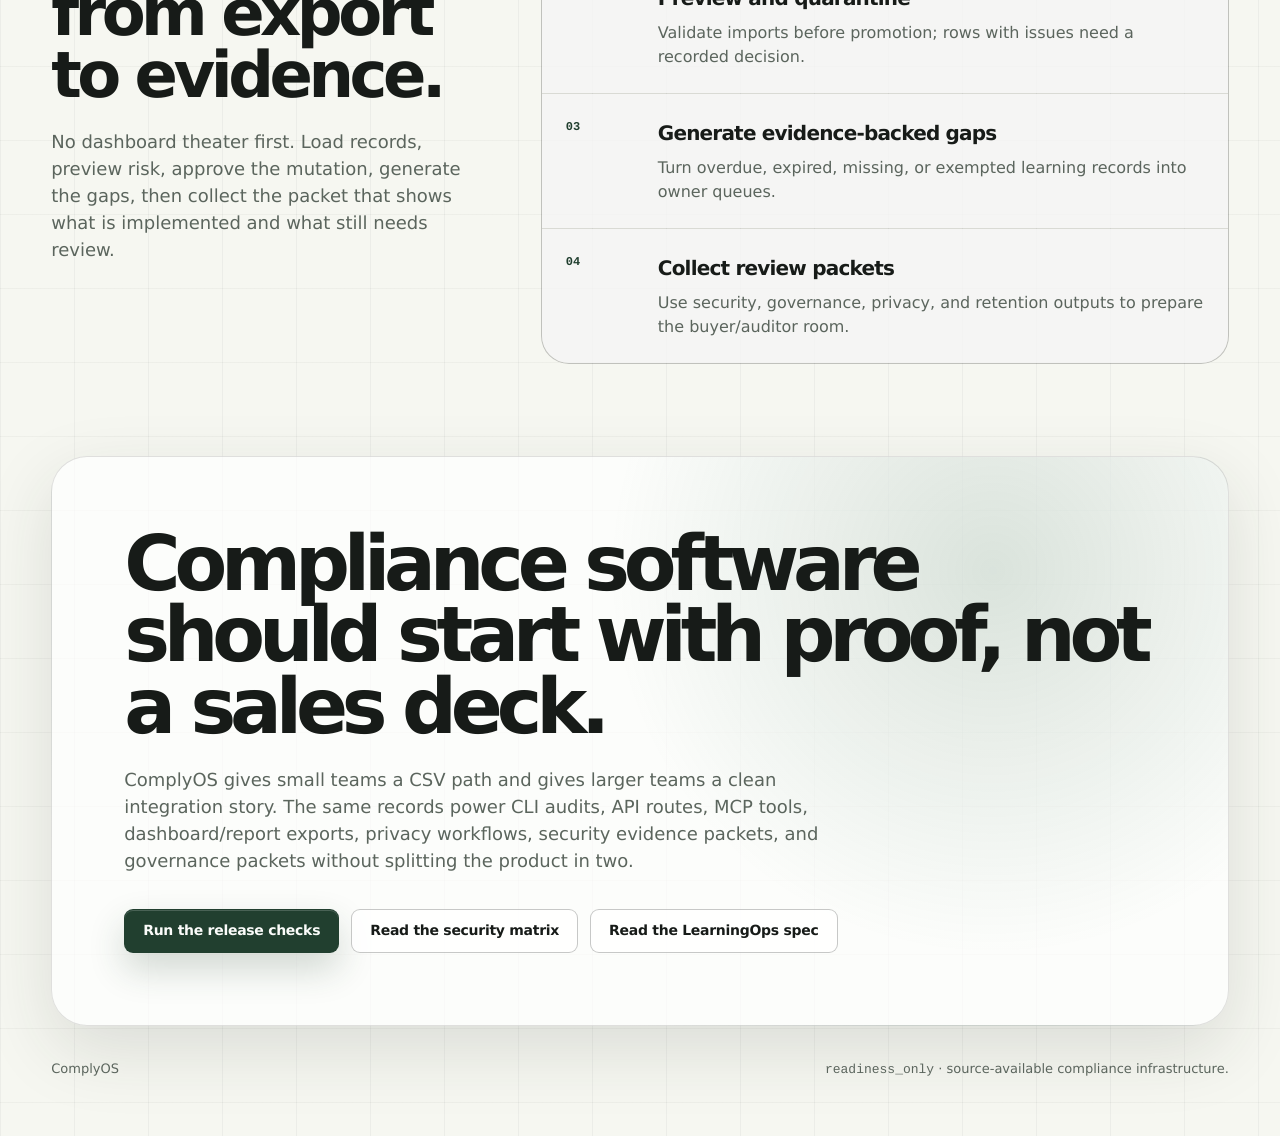
==== commit 06cebb6e: "Harden notification hooks and workers" ====
--- a/docs/index.html
+++ b/docs/index.html
@@ -1257,8 +1257,8 @@
             <p>
               Shared registry, source snapshots, content hashes, signals, and
               review proposals that feed RegWatch and MicroLearn Radar, now with
-              DB schedules, execution receipts, notification hooks, review UI,
-              and export packets.
+              DB schedules, execution receipts, email/webhook outbox events,
+              inbound hook receipts, preferences, review UI, and export packets.
             </p>
             <div class="module-list" aria-label="Live Source Intelligence primitives">
               <span>Source snapshots</span>
@@ -1266,7 +1266,9 @@
               <span>Adapter fan-out</span>
               <span>Review proposals</span>
               <span>Scheduled receipts</span>
-              <span>Hook events</span>
+              <span>Email + hook events</span>
+              <span>Inbound receipts</span>
+              <span>Kill switches</span>
               <span>Export packet</span>
             </div>
           </article>
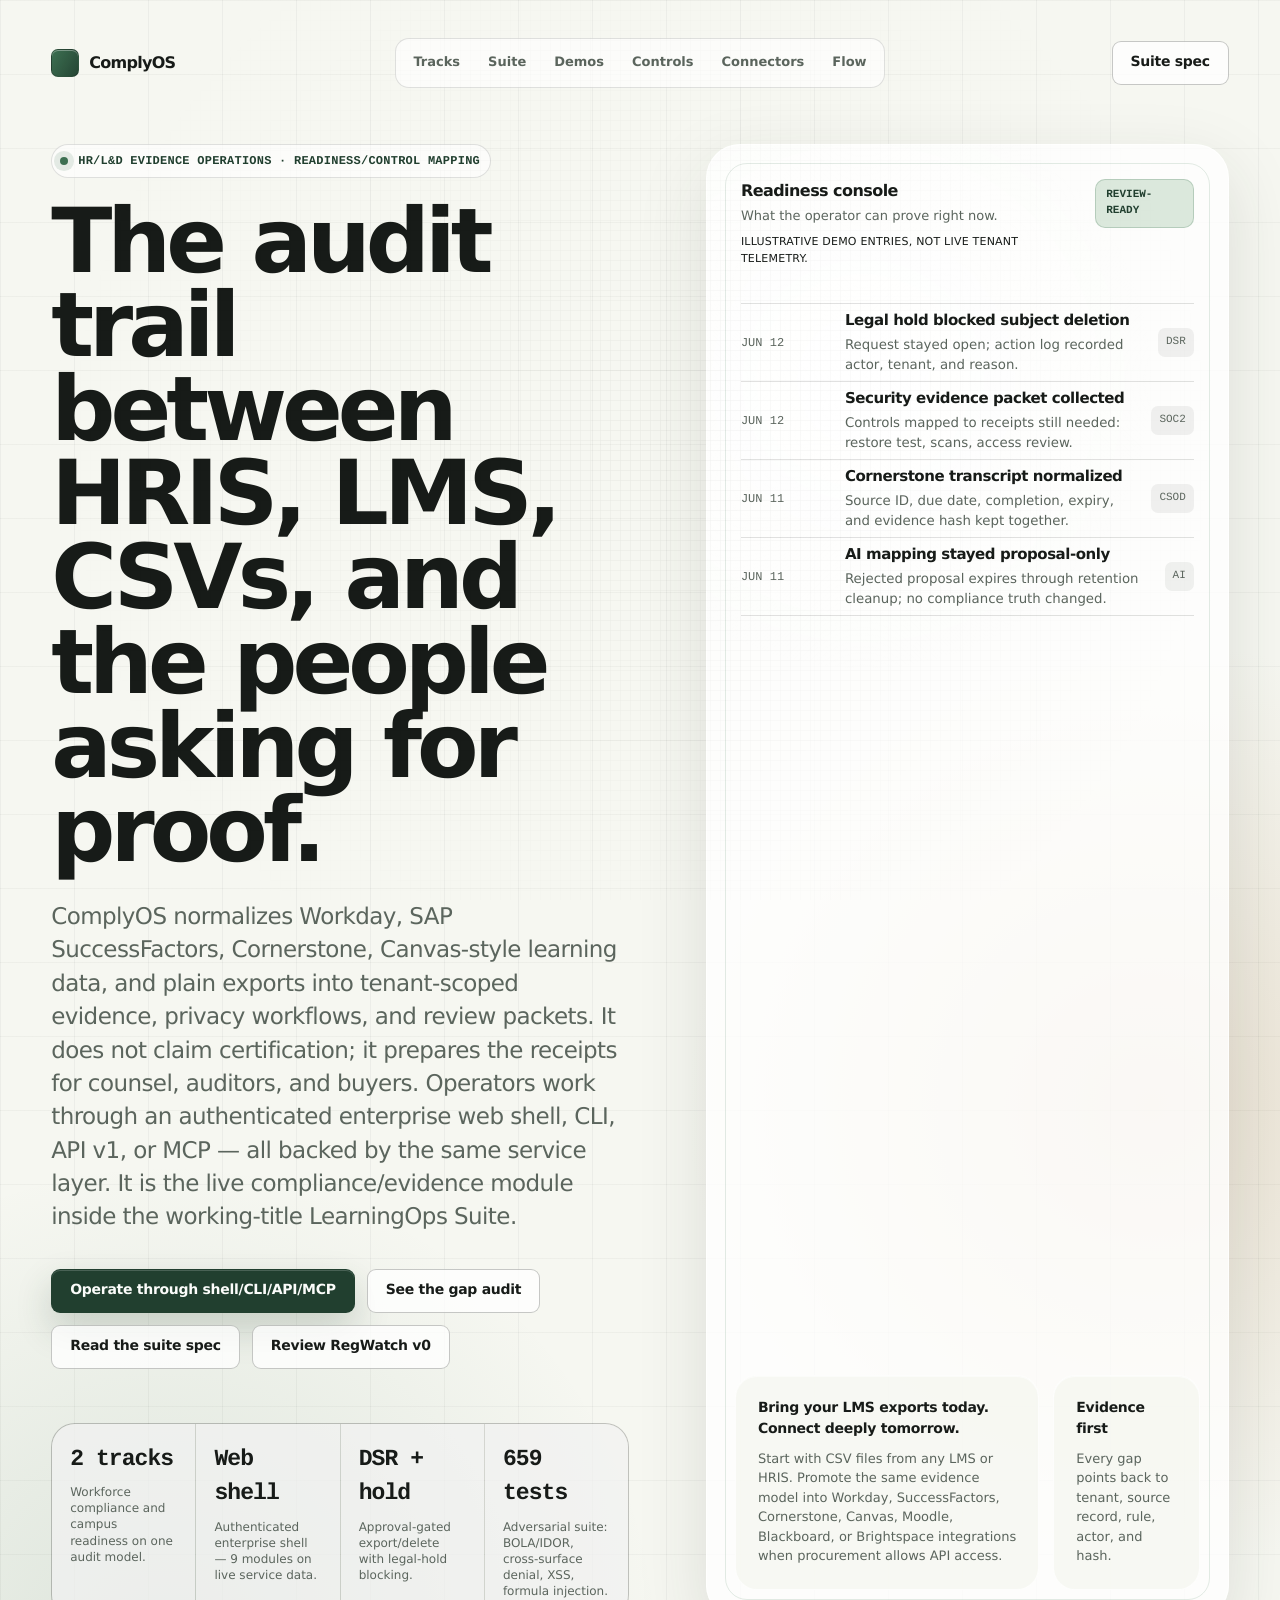
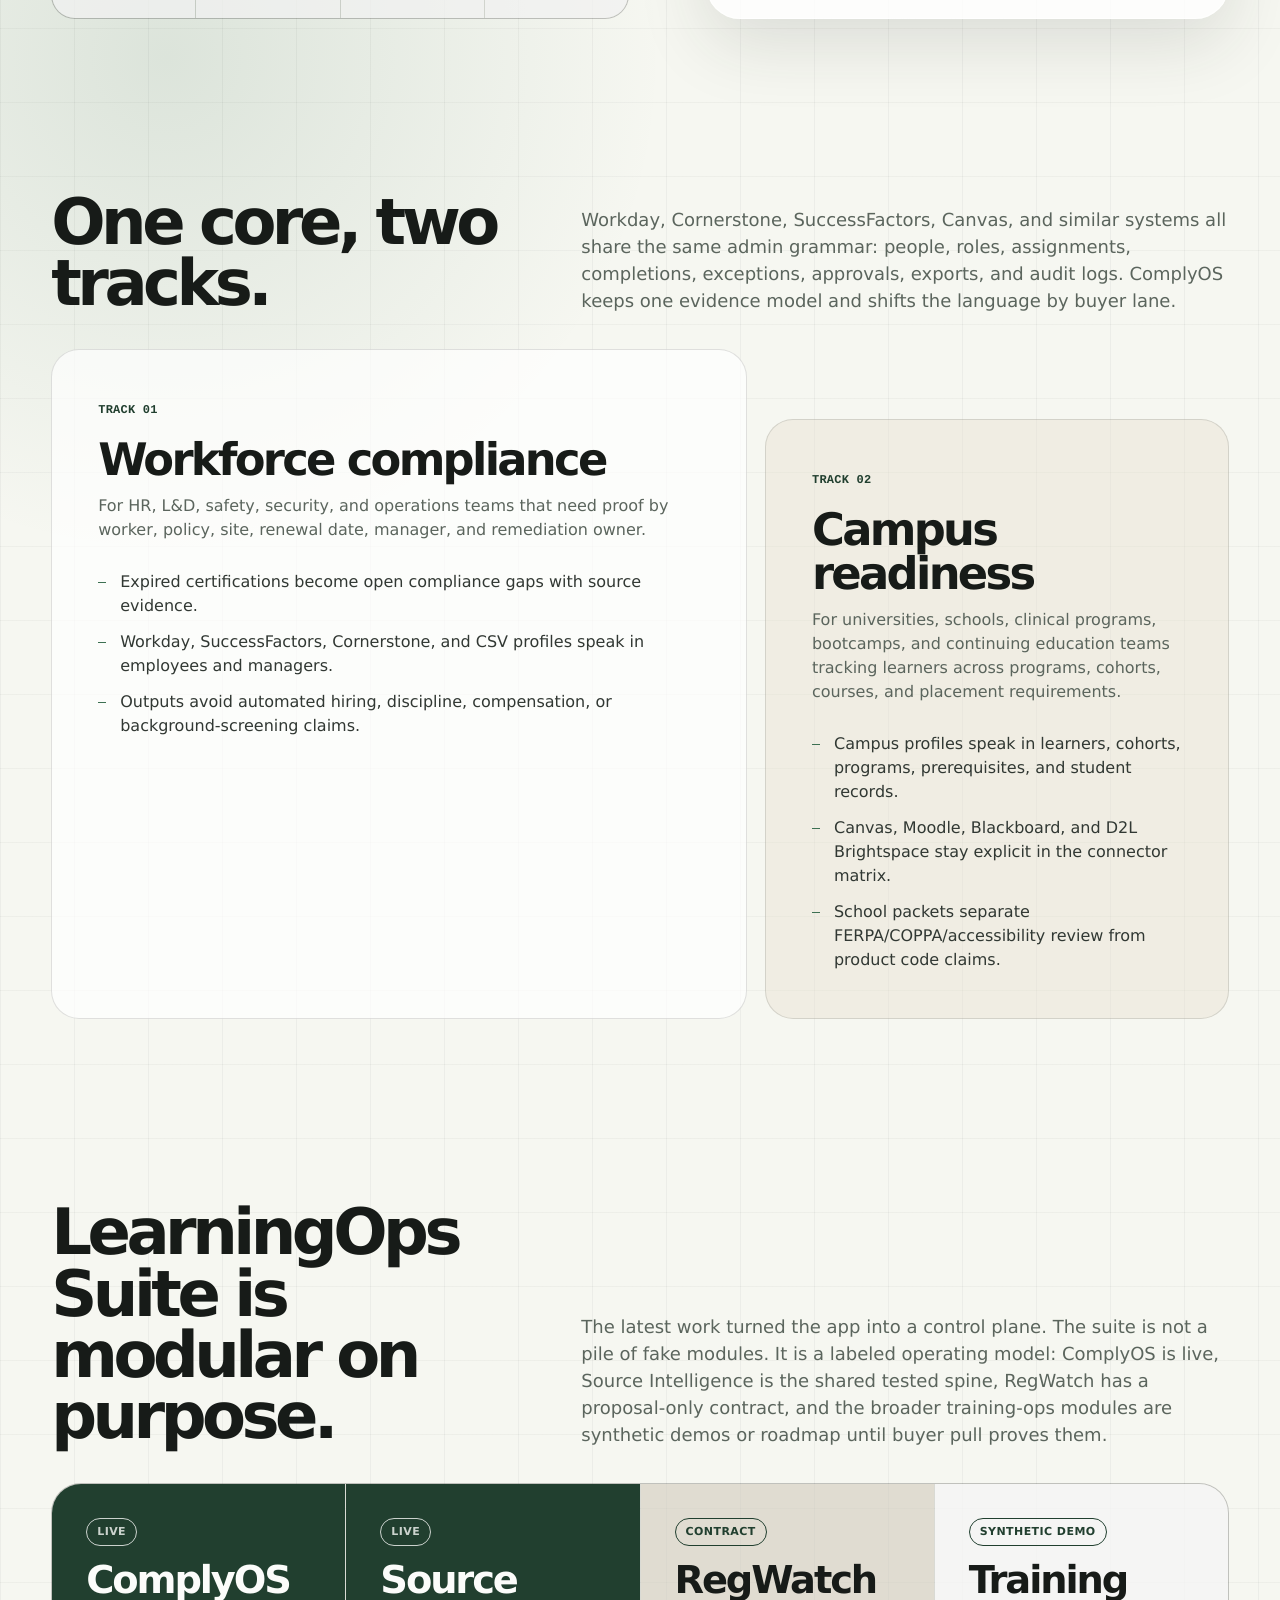
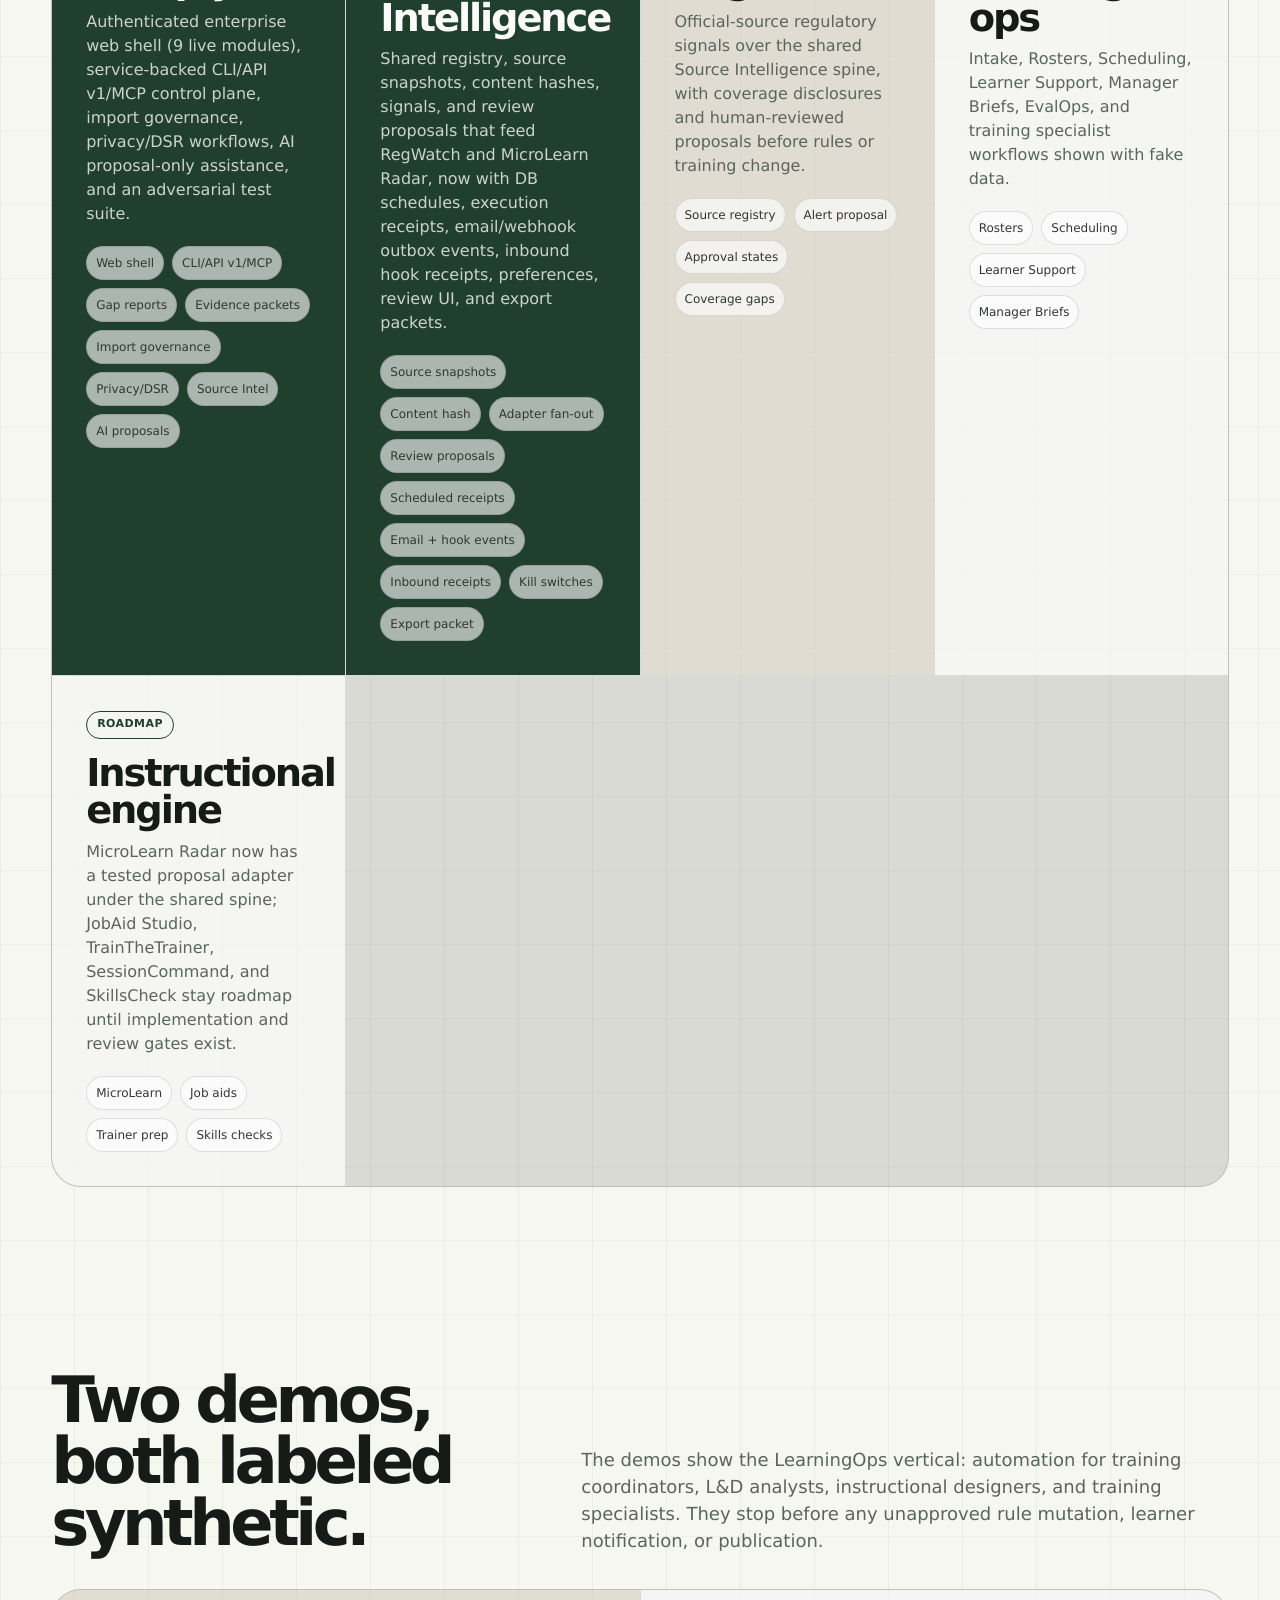
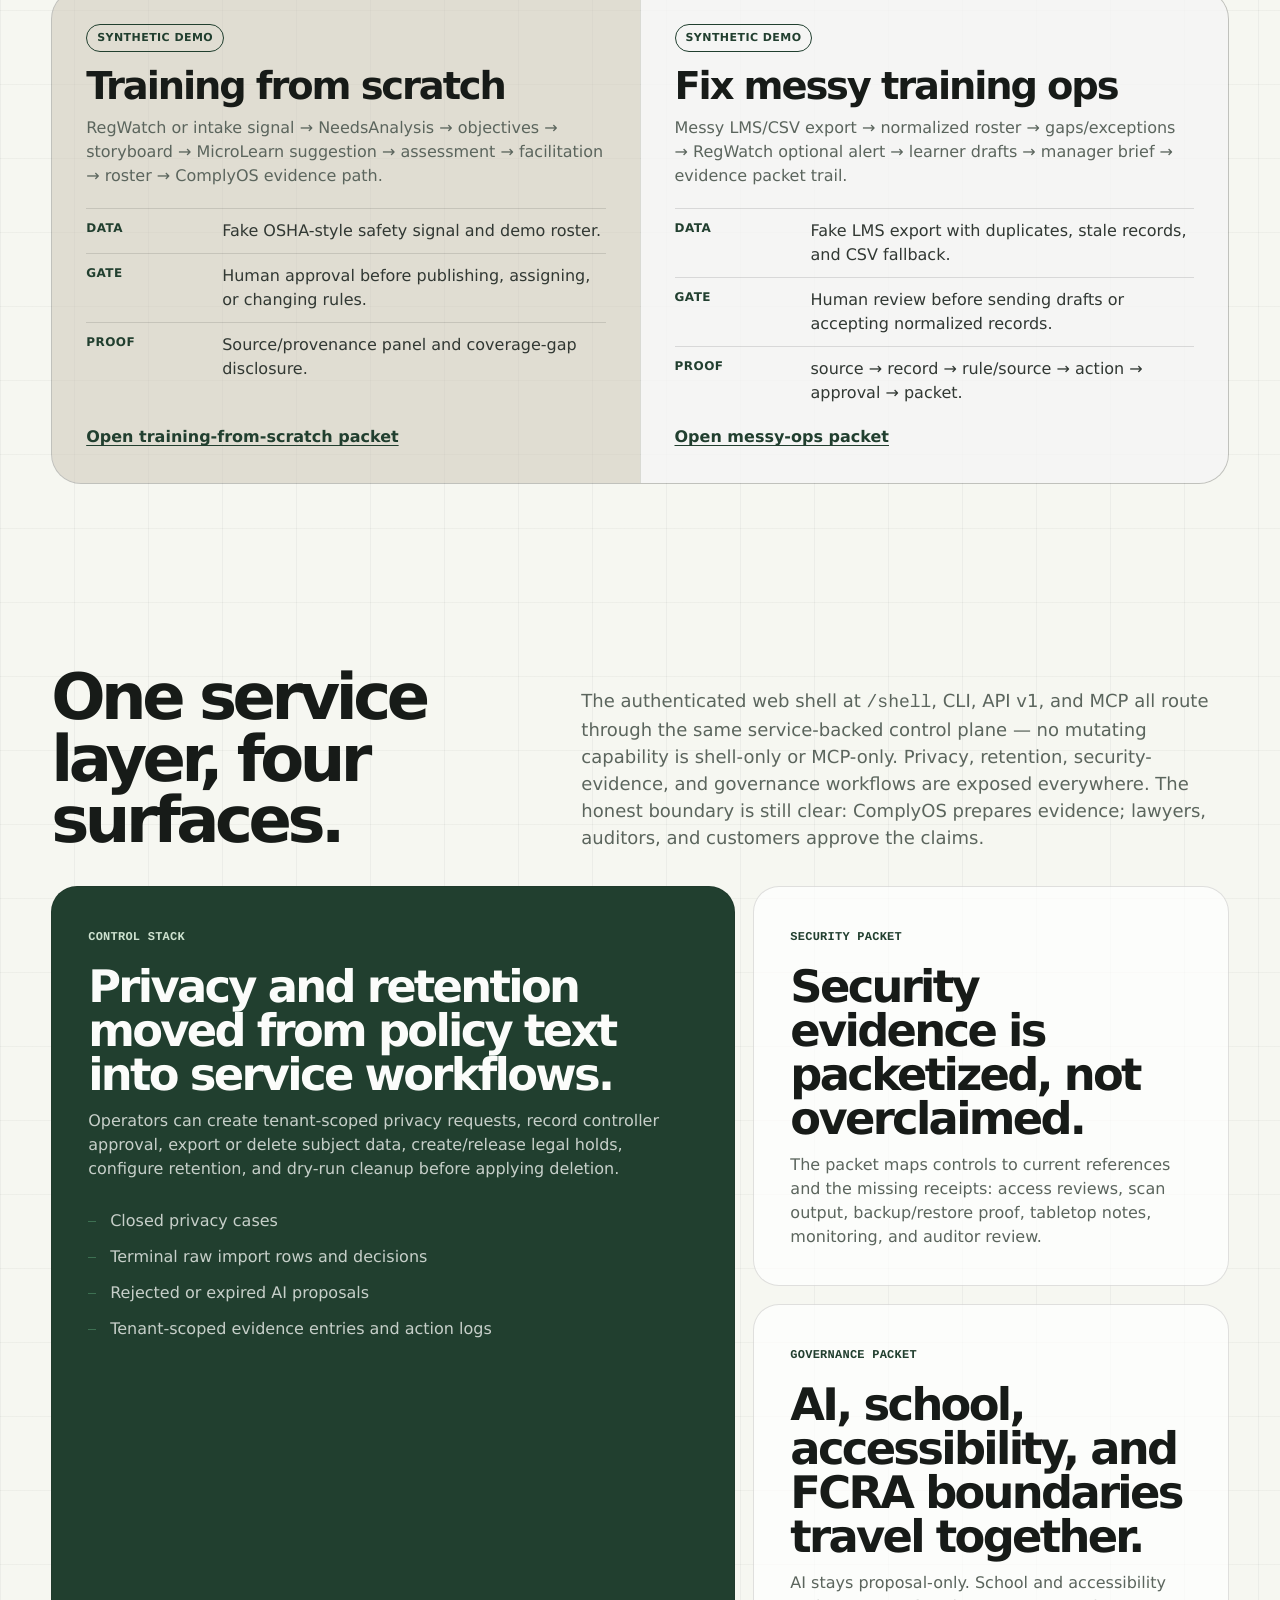
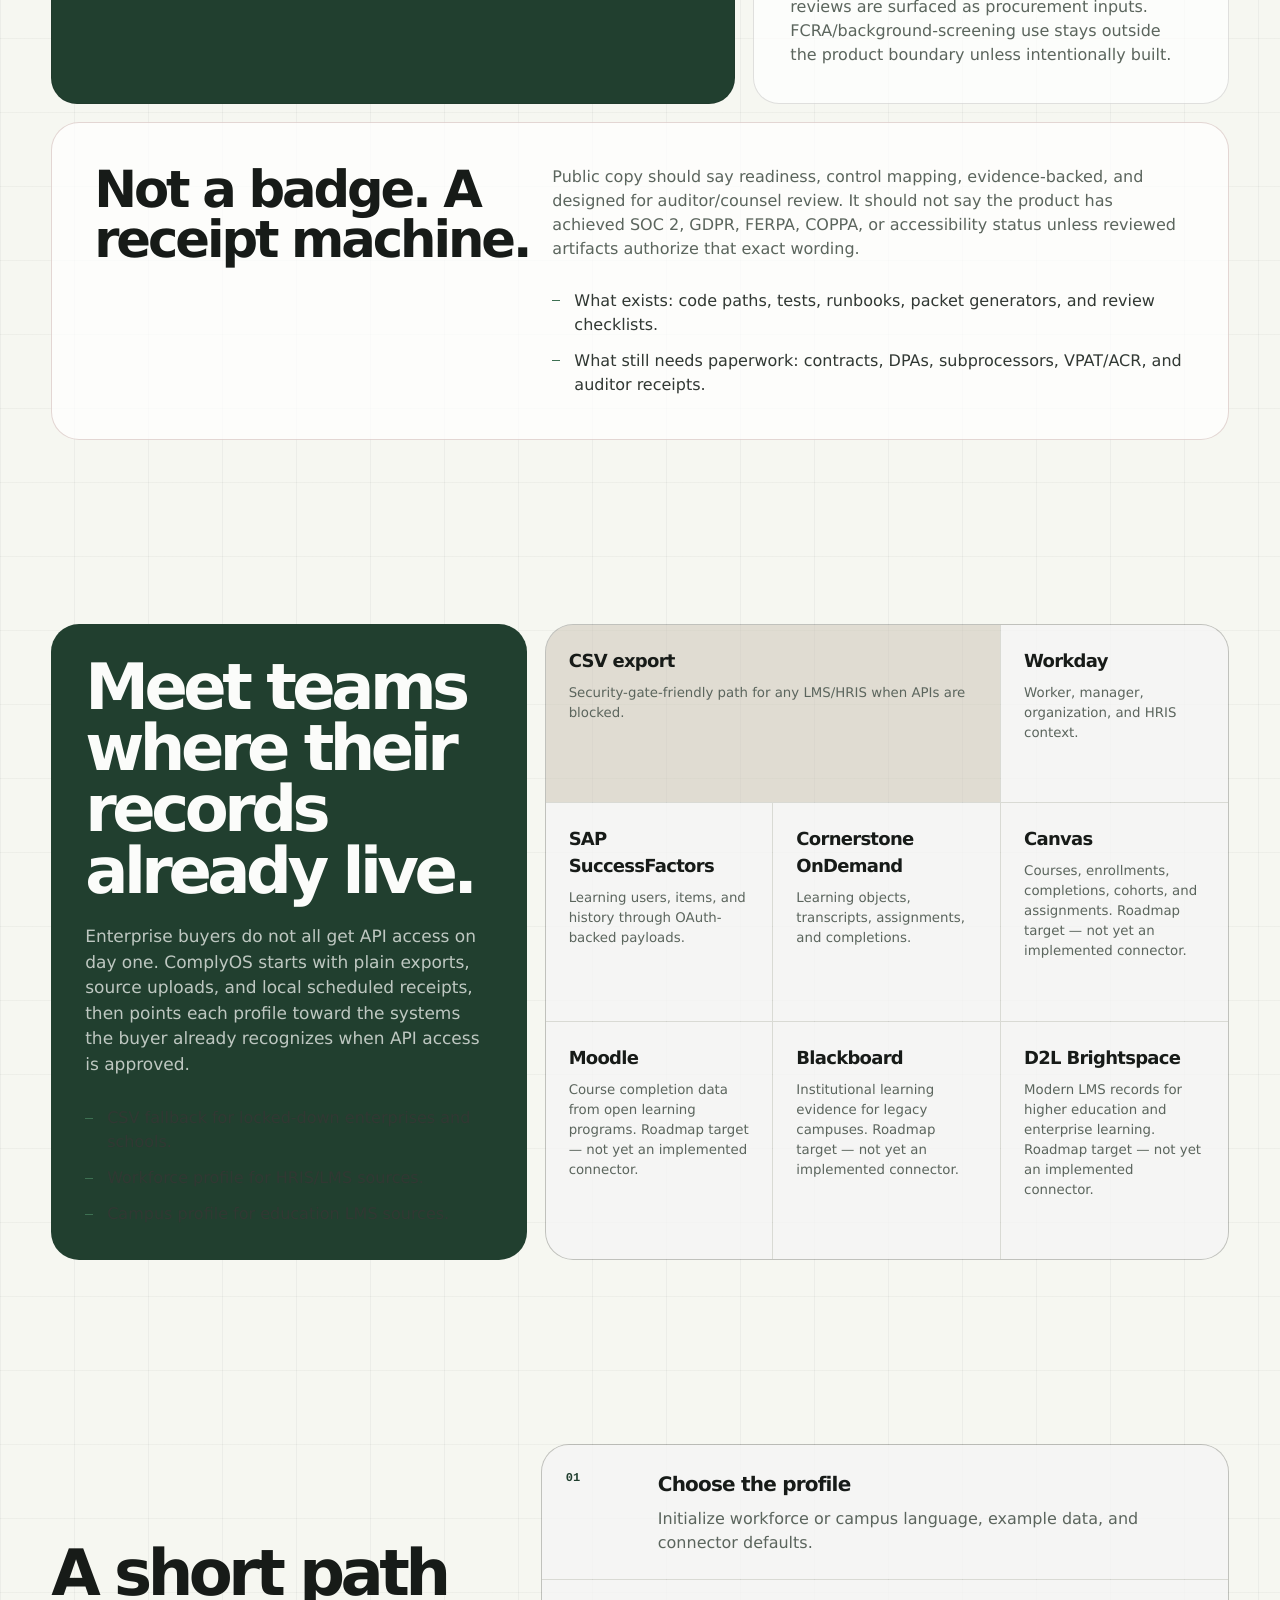
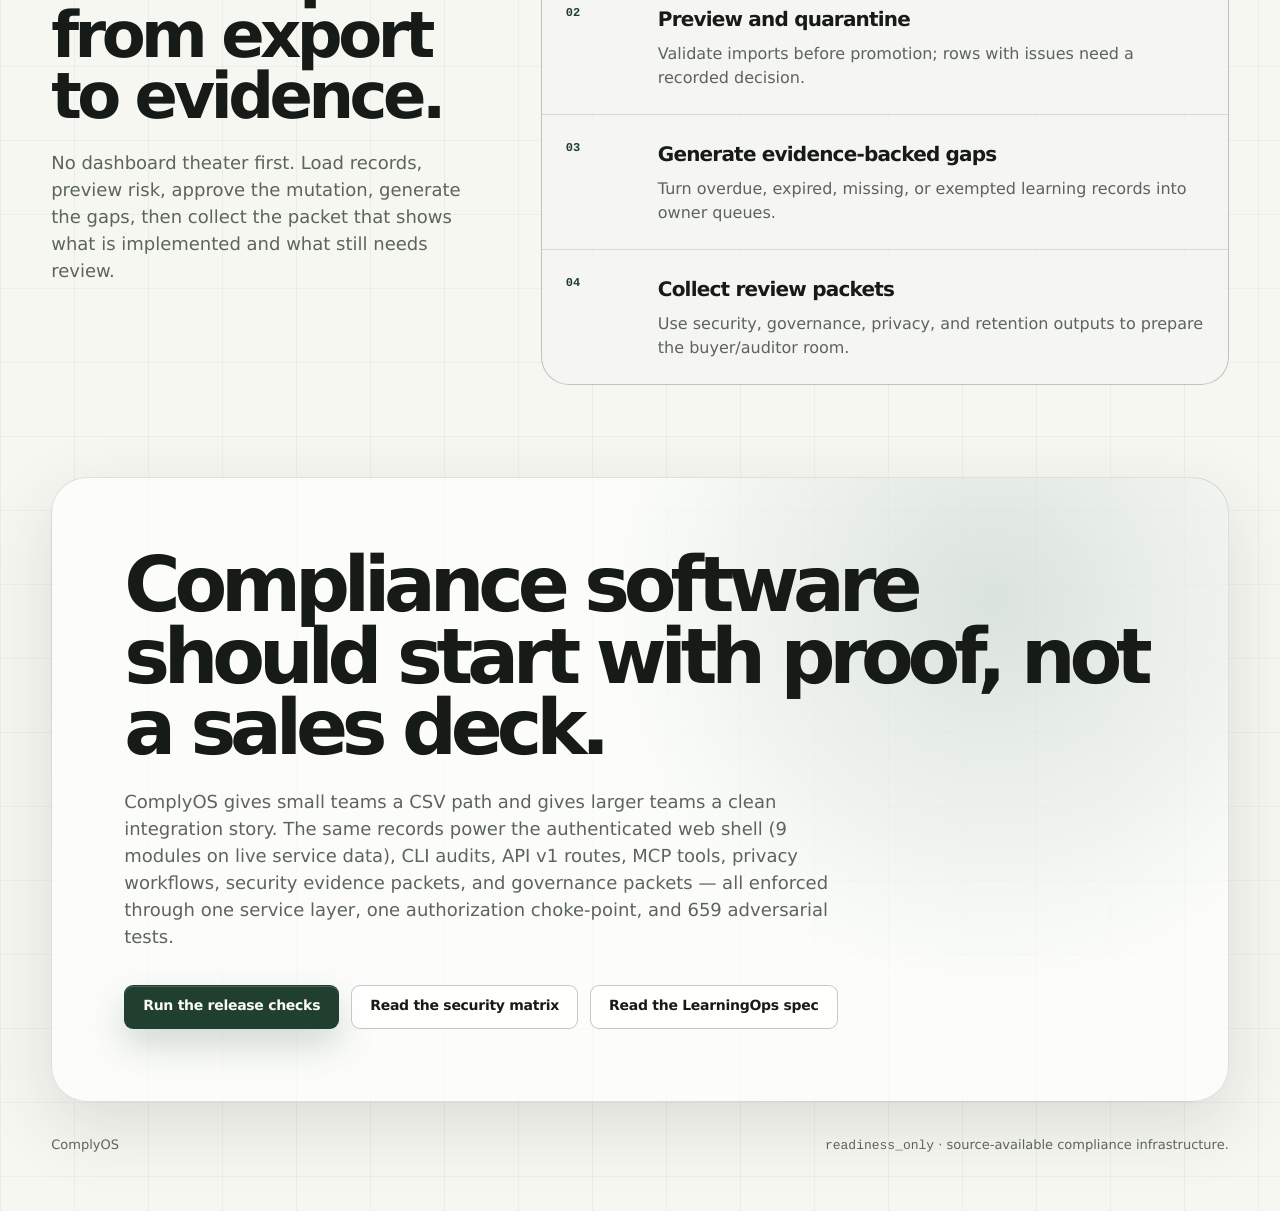
==== commit 55e0a449: "docs: sync to current code state — control plane, web shell, multi-tenancy Update README (4-surface " ====
--- a/docs/index.html
+++ b/docs/index.html
@@ -1088,10 +1088,12 @@
             ComplyOS normalizes Workday, SAP SuccessFactors, Cornerstone, Canvas-style learning data,
             and plain exports into tenant-scoped evidence, privacy workflows, and review packets. It
             does not claim certification; it prepares the receipts for counsel, auditors, and buyers.
-            It is the live compliance/evidence module inside the working-title LearningOps Suite.
+            Operators work through an authenticated enterprise web shell, CLI, API v1, or MCP — all
+            backed by the same service layer. It is the live compliance/evidence module inside the
+            working-title LearningOps Suite.
           </p>
           <div class="hero-actions" aria-label="Landing page actions">
-            <a class="button" href="./agent-surface.md">Operate through CLI/API/MCP</a>
+            <a class="button" href="./agent-surface.md">Operate through shell/CLI/API/MCP</a>
             <a class="button secondary" href="./hr-people-analytics-compliance-audit.md">
               See the gap audit
             </a>
@@ -1108,16 +1110,16 @@
               <small>Workforce compliance and campus readiness on one audit model.</small>
             </span>
             <span>
-              <strong>CLI/API/MCP</strong>
-              <small>Agents and humans use the same service-backed workflows.</small>
+              <strong>Web shell</strong>
+              <small>Authenticated enterprise shell — 9 modules on live service data.</small>
             </span>
             <span>
               <strong>DSR + hold</strong>
               <small>Approval-gated export/delete with legal-hold blocking.</small>
             </span>
             <span>
-              <strong>BUSL-1.1</strong>
-              <small>Source-available core with Apache-2.0 conversion language.</small>
+              <strong>659 tests</strong>
+              <small>Adversarial suite: BOLA/IDOR, cross-surface denial, XSS, formula injection.</small>
             </span>
           </div>
         </div>
@@ -1228,7 +1230,8 @@
         <div class="section-heading">
           <h2 id="suite-title">LearningOps Suite is modular on purpose.</h2>
           <p>
-            The suite is not a pile of fake modules. It is a labeled operating model:
+            The latest work turned the app into a control plane. The suite is not a
+            pile of fake modules. It is a labeled operating model:
             ComplyOS is live, Source Intelligence is the shared tested spine, RegWatch
             has a proposal-only contract, and the broader training-ops modules are
             synthetic demos or roadmap until buyer pull proves them.
@@ -1239,16 +1242,19 @@
             <span class="maturity">Live</span>
             <h3>ComplyOS</h3>
             <p>
-              Evidence-backed gaps, tenant logs, readiness packets, privacy workflows,
-              security evidence, CSV fallback, CLI, API, and MCP.
+              Authenticated enterprise web shell (9 live modules), service-backed CLI/API v1/MCP
+              control plane, import governance, privacy/DSR workflows, AI proposal-only assistance,
+              and an adversarial test suite.
             </p>
             <div class="module-list" aria-label="Live ComplyOS surfaces">
-              <span>CSV import</span>
+              <span>Web shell</span>
+              <span>CLI/API v1/MCP</span>
               <span>Gap reports</span>
               <span>Evidence packets</span>
-              <span>CLI/API/MCP</span>
+              <span>Import governance</span>
+              <span>Privacy/DSR</span>
               <span>Source Intel</span>
-              <span>Notification outbox</span>
+              <span>AI proposals</span>
             </div>
           </article>
           <article class="suite-card live">
@@ -1369,11 +1375,13 @@
 
       <section id="controls" aria-labelledby="controls-title">
         <div class="section-heading">
-          <h2 id="controls-title">The latest work turned the app into a control plane.</h2>
+          <h2 id="controls-title">One service layer, four surfaces.</h2>
           <p>
-            The product now documents and exposes privacy, retention, security-evidence, and governance
-            workflows across CLI, API v1, and MCP. The honest boundary is still clear: ComplyOS prepares
-            evidence; lawyers, auditors, and customers approve the claims.
+            The authenticated web shell at <code>/shell</code>, CLI, API v1, and MCP all route through
+            the same service-backed control plane — no mutating capability is shell-only or MCP-only.
+            Privacy, retention, security-evidence, and governance workflows are exposed everywhere.
+            The honest boundary is still clear: ComplyOS prepares evidence; lawyers, auditors, and
+            customers approve the claims.
           </p>
         </div>
         <div class="control-grid">
@@ -1459,19 +1467,19 @@
             </div>
             <div class="connector">
               <strong>Canvas</strong>
-              <small>Courses, enrollments, completions, cohorts, and assignments.</small>
+              <small>Courses, enrollments, completions, cohorts, and assignments. Roadmap target — not yet an implemented connector.</small>
             </div>
             <div class="connector">
               <strong>Moodle</strong>
-              <small>Course completion data from open learning programs.</small>
+              <small>Course completion data from open learning programs. Roadmap target — not yet an implemented connector.</small>
             </div>
             <div class="connector">
               <strong>Blackboard</strong>
-              <small>Institutional learning evidence for legacy campuses.</small>
+              <small>Institutional learning evidence for legacy campuses. Roadmap target — not yet an implemented connector.</small>
             </div>
             <div class="connector">
               <strong>D2L Brightspace</strong>
-              <small>Modern LMS records for higher education and enterprise learning.</small>
+              <small>Modern LMS records for higher education and enterprise learning. Roadmap target — not yet an implemented connector.</small>
             </div>
           </div>
         </div>
@@ -1523,8 +1531,9 @@
         <h2 id="final-title">Compliance software should start with proof, not a sales deck.</h2>
         <p>
           ComplyOS gives small teams a CSV path and gives larger teams a clean integration story. The
-          same records power CLI audits, API routes, MCP tools, dashboard/report exports, privacy
-          workflows, security evidence packets, and governance packets without splitting the product in two.
+          same records power the authenticated web shell (9 modules on live service data), CLI audits,
+          API v1 routes, MCP tools, privacy workflows, security evidence packets, and governance packets
+          — all enforced through one service layer, one authorization choke-point, and 659 adversarial tests.
         </p>
         <div class="hero-actions">
           <a class="button" href="./release-checklist.md">Run the release checks</a>
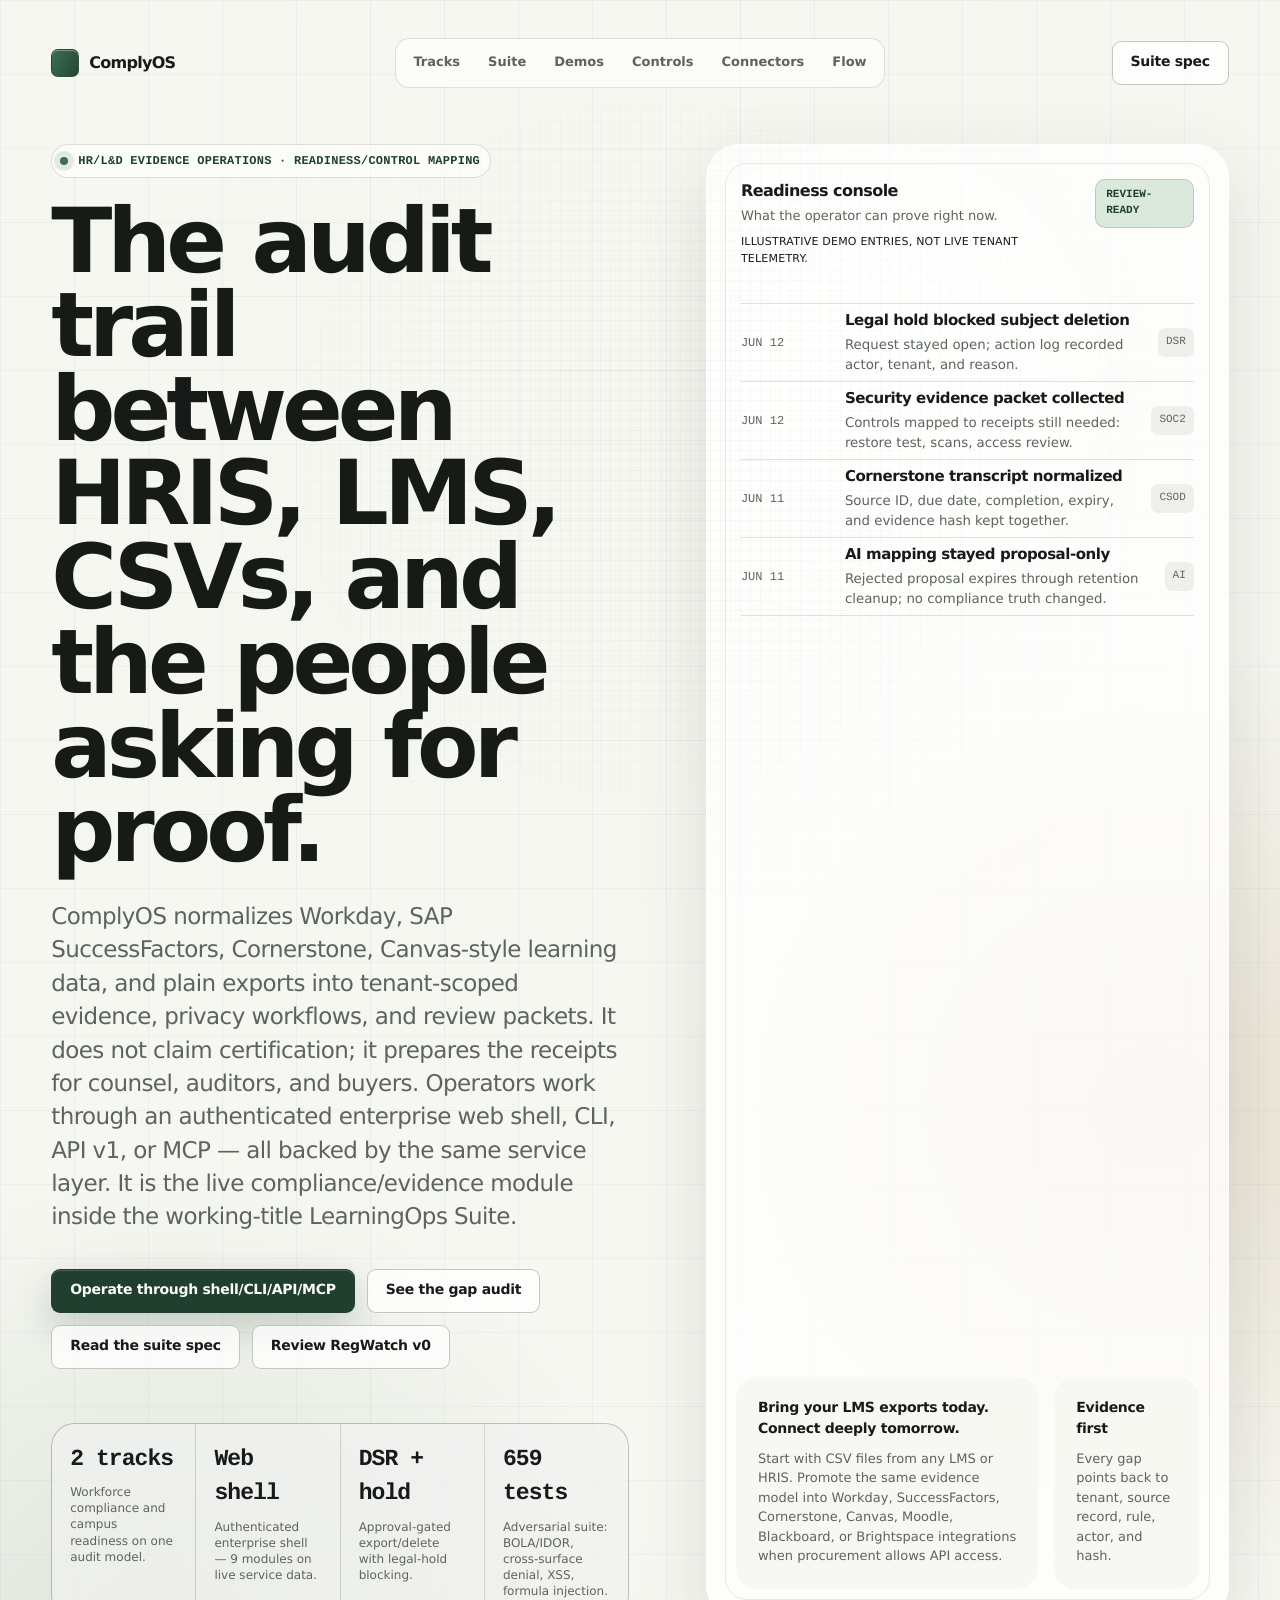
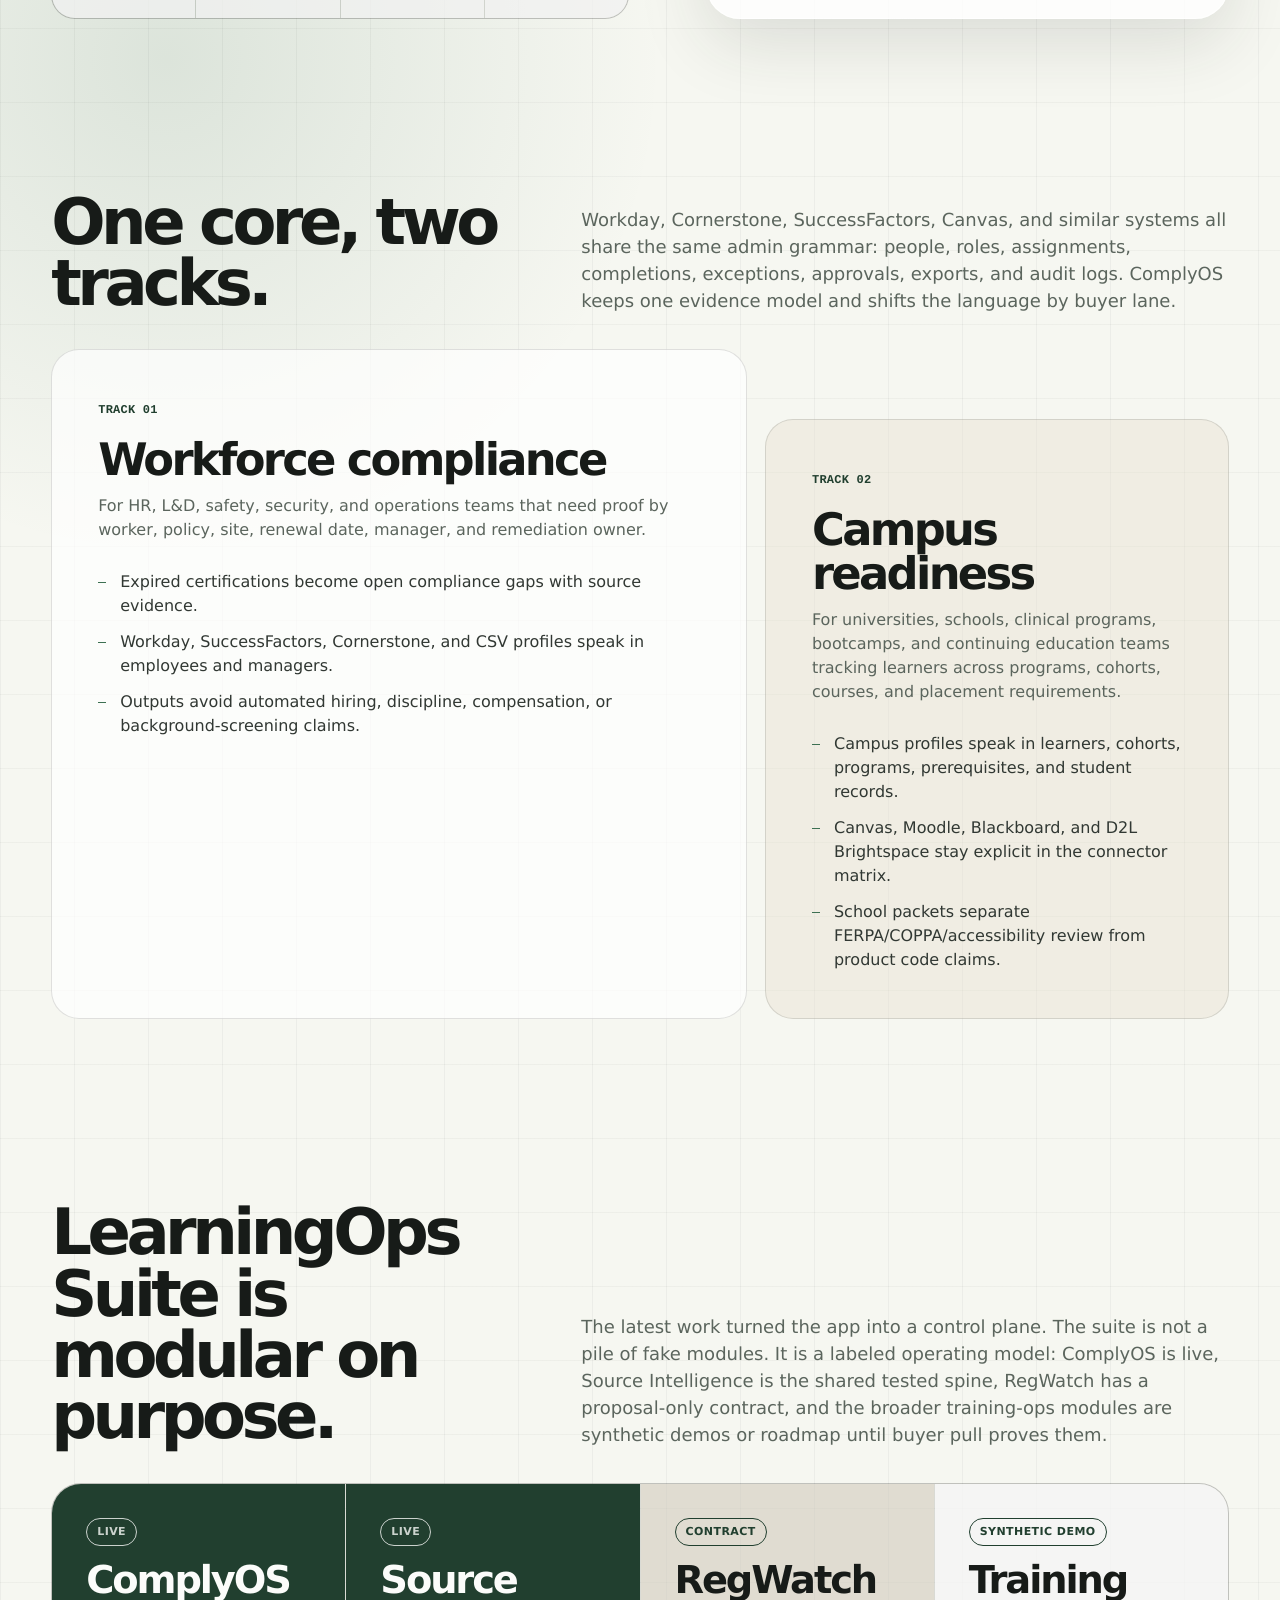
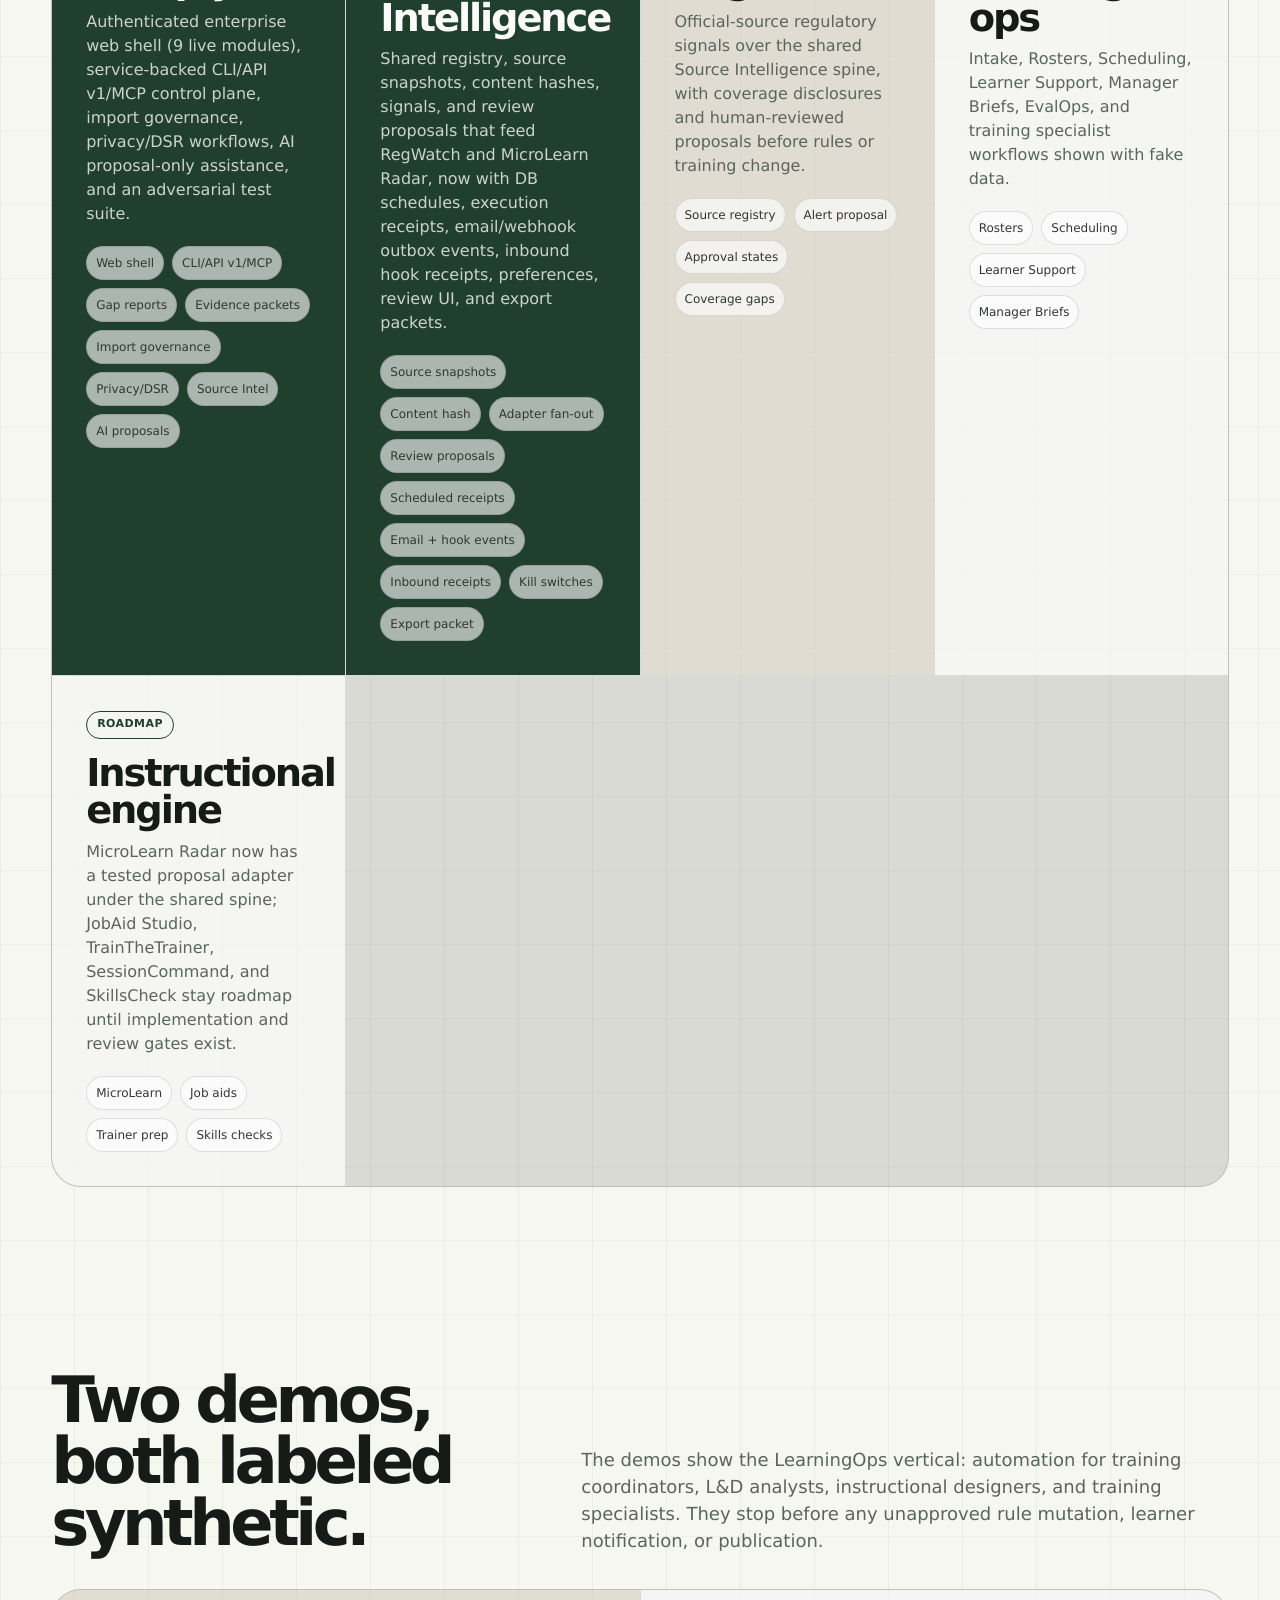
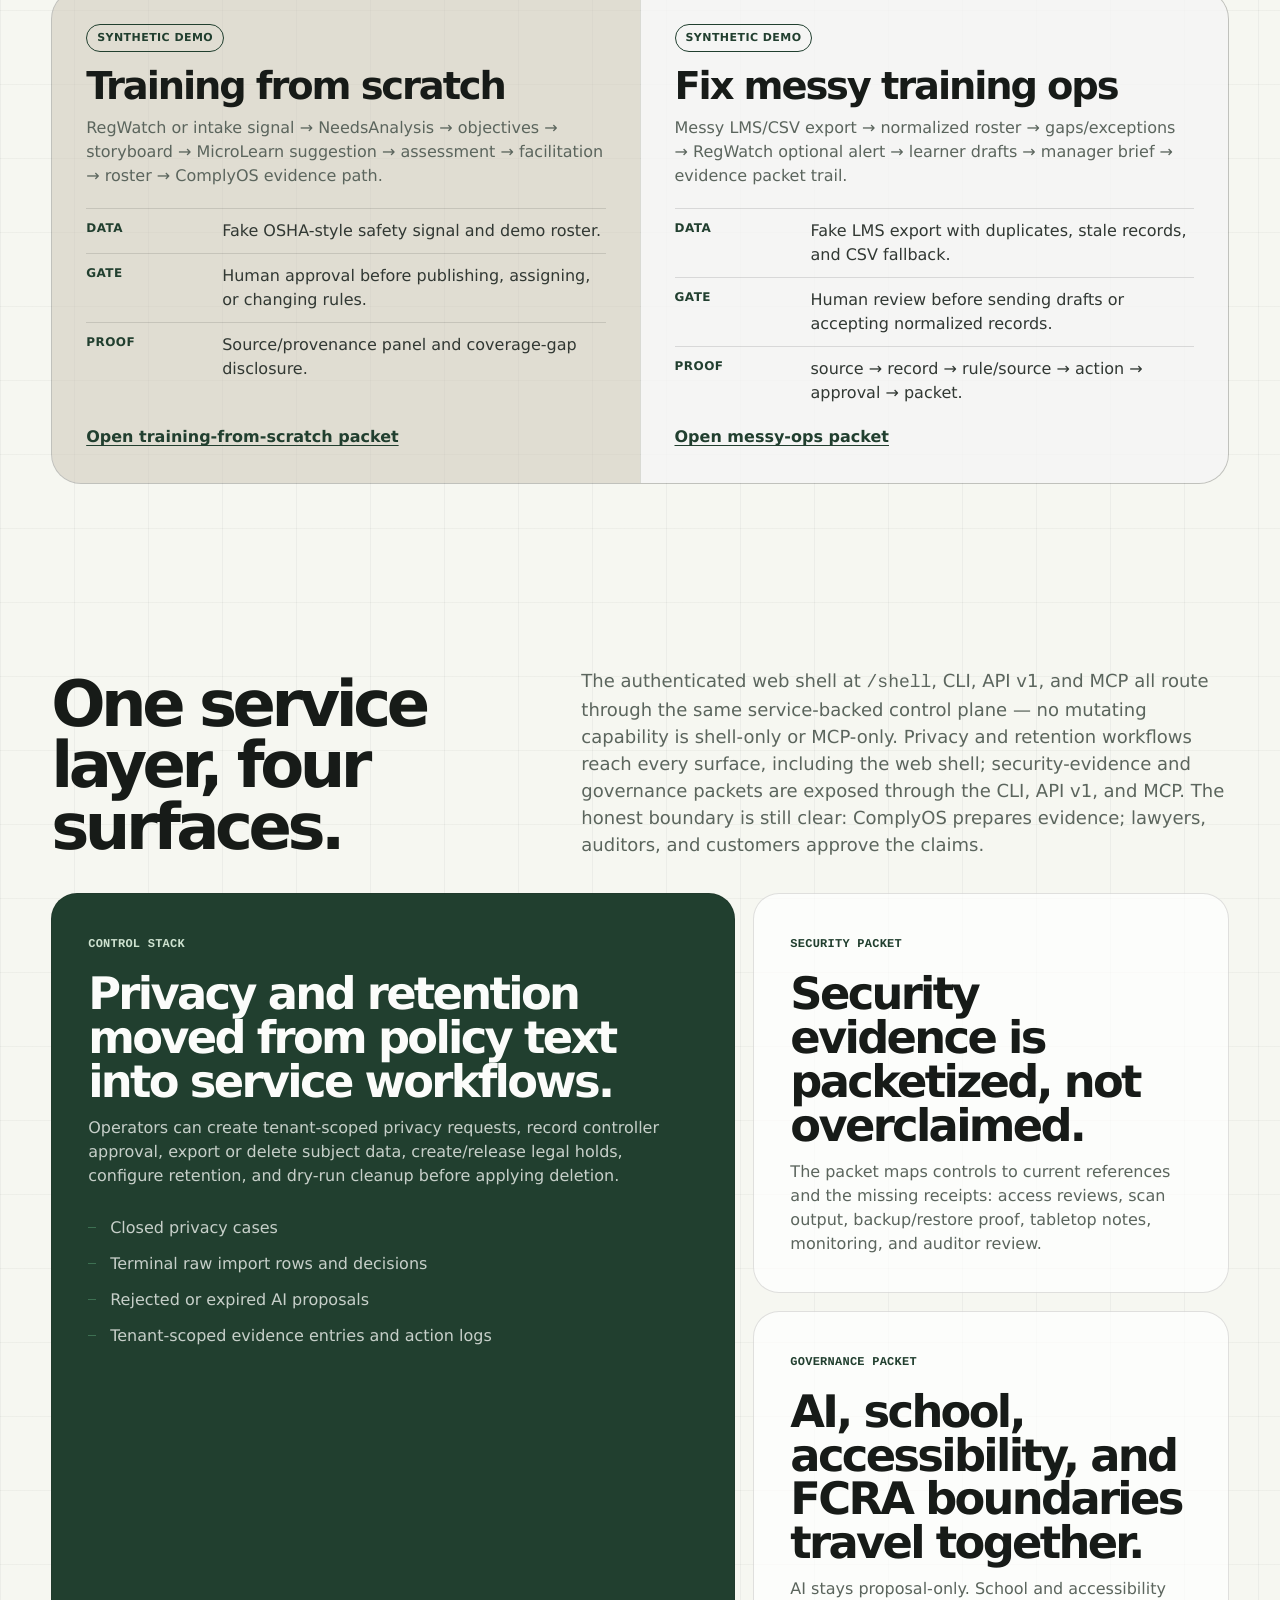
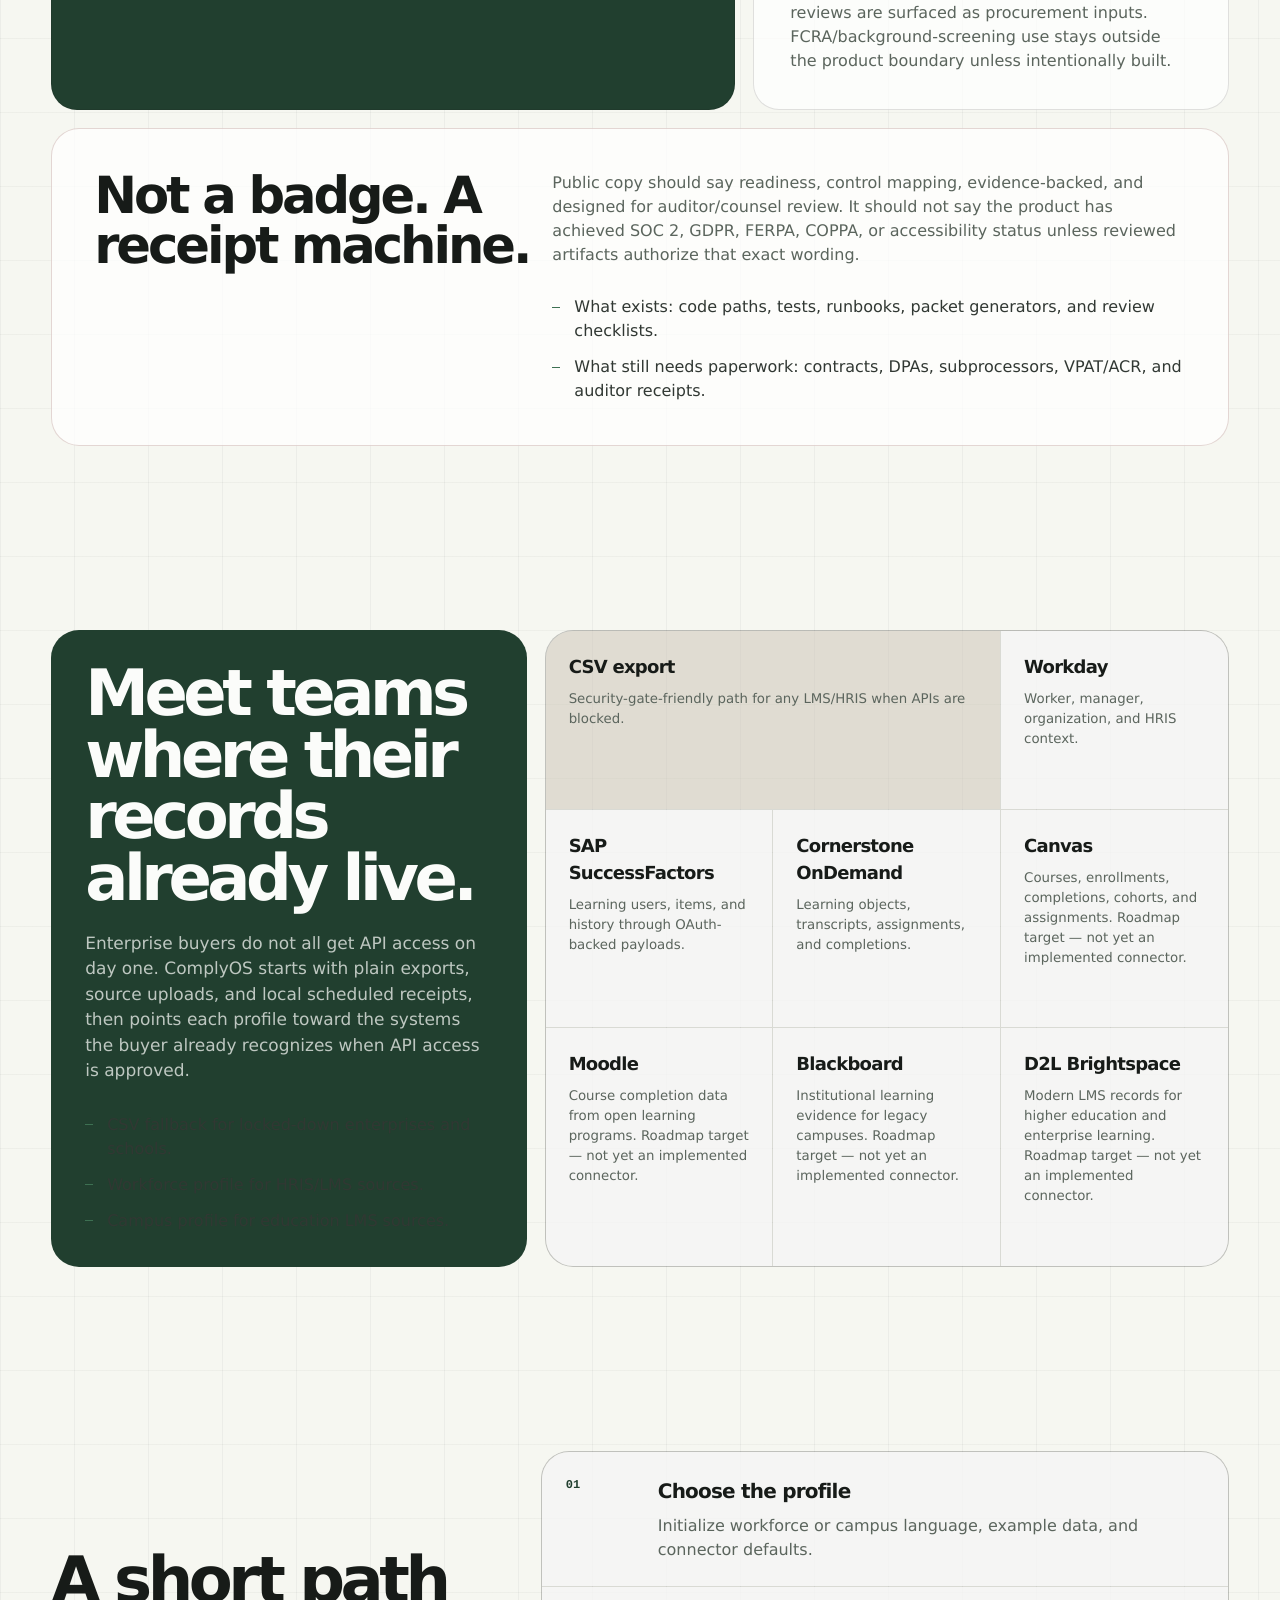
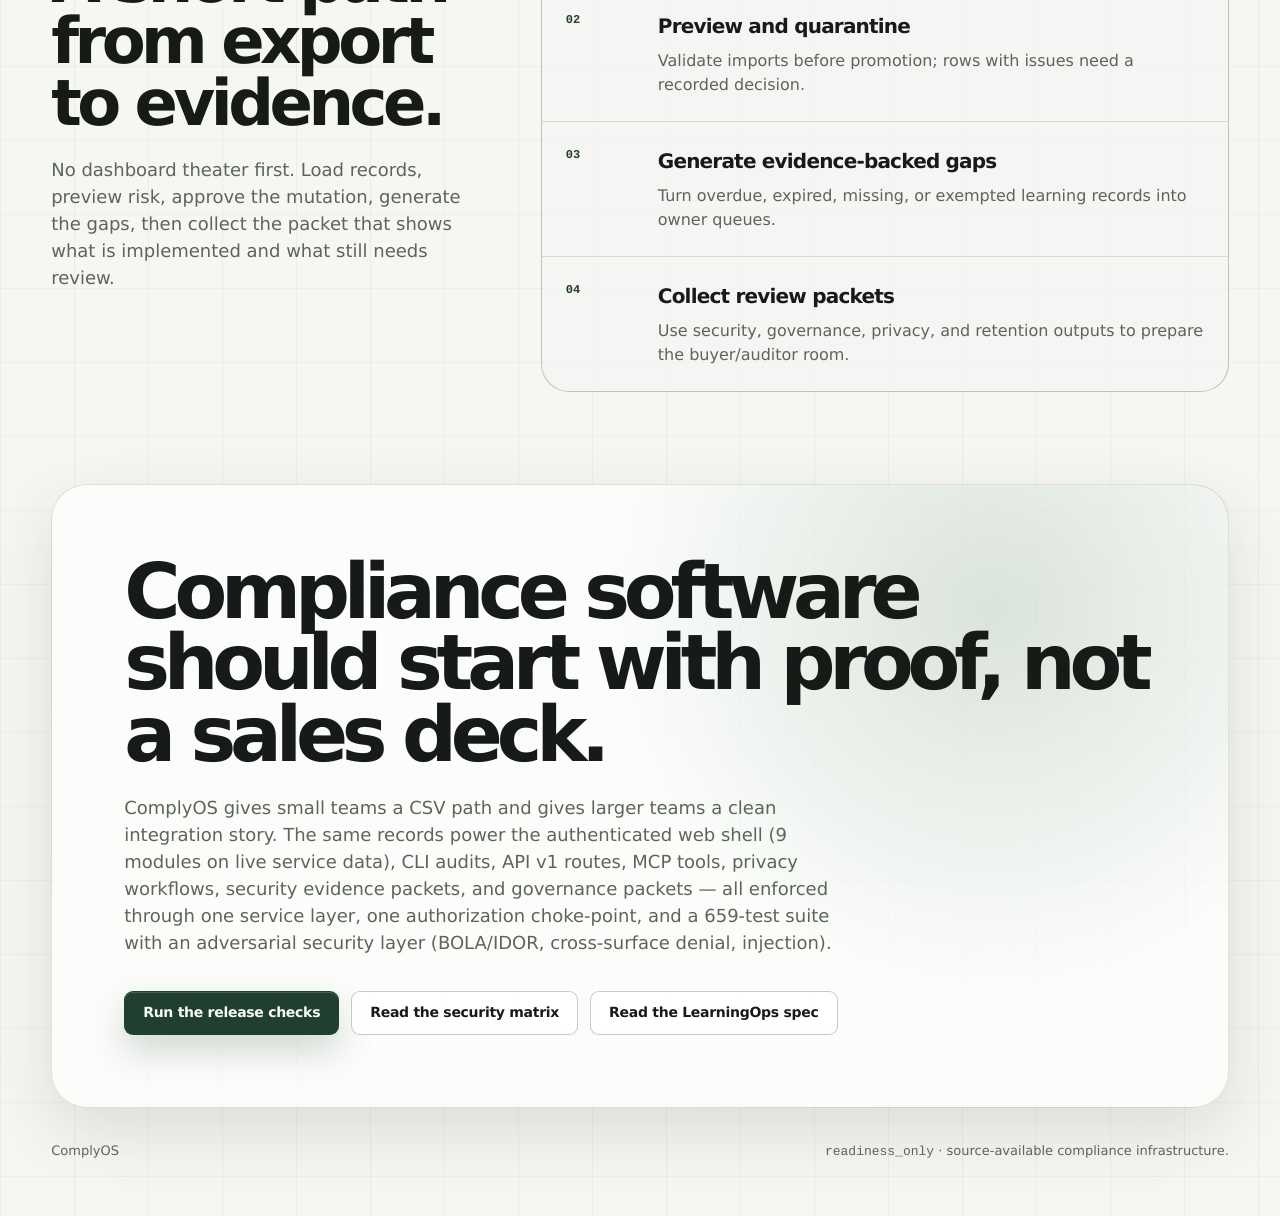
==== commit f663827b: "docs: tighten two landing-page claims to match code exactly - "659 adversarial tests" overstated (65" ====
--- a/docs/index.html
+++ b/docs/index.html
@@ -1379,7 +1379,8 @@
           <p>
             The authenticated web shell at <code>/shell</code>, CLI, API v1, and MCP all route through
             the same service-backed control plane — no mutating capability is shell-only or MCP-only.
-            Privacy, retention, security-evidence, and governance workflows are exposed everywhere.
+            Privacy and retention workflows reach every surface, including the web shell; security-evidence
+            and governance packets are exposed through the CLI, API v1, and MCP.
             The honest boundary is still clear: ComplyOS prepares evidence; lawyers, auditors, and
             customers approve the claims.
           </p>
@@ -1533,7 +1534,8 @@
           ComplyOS gives small teams a CSV path and gives larger teams a clean integration story. The
           same records power the authenticated web shell (9 modules on live service data), CLI audits,
           API v1 routes, MCP tools, privacy workflows, security evidence packets, and governance packets
-          — all enforced through one service layer, one authorization choke-point, and 659 adversarial tests.
+          — all enforced through one service layer, one authorization choke-point, and a 659-test suite
+          with an adversarial security layer (BOLA/IDOR, cross-surface denial, injection).
         </p>
         <div class="hero-actions">
           <a class="button" href="./release-checklist.md">Run the release checks</a>
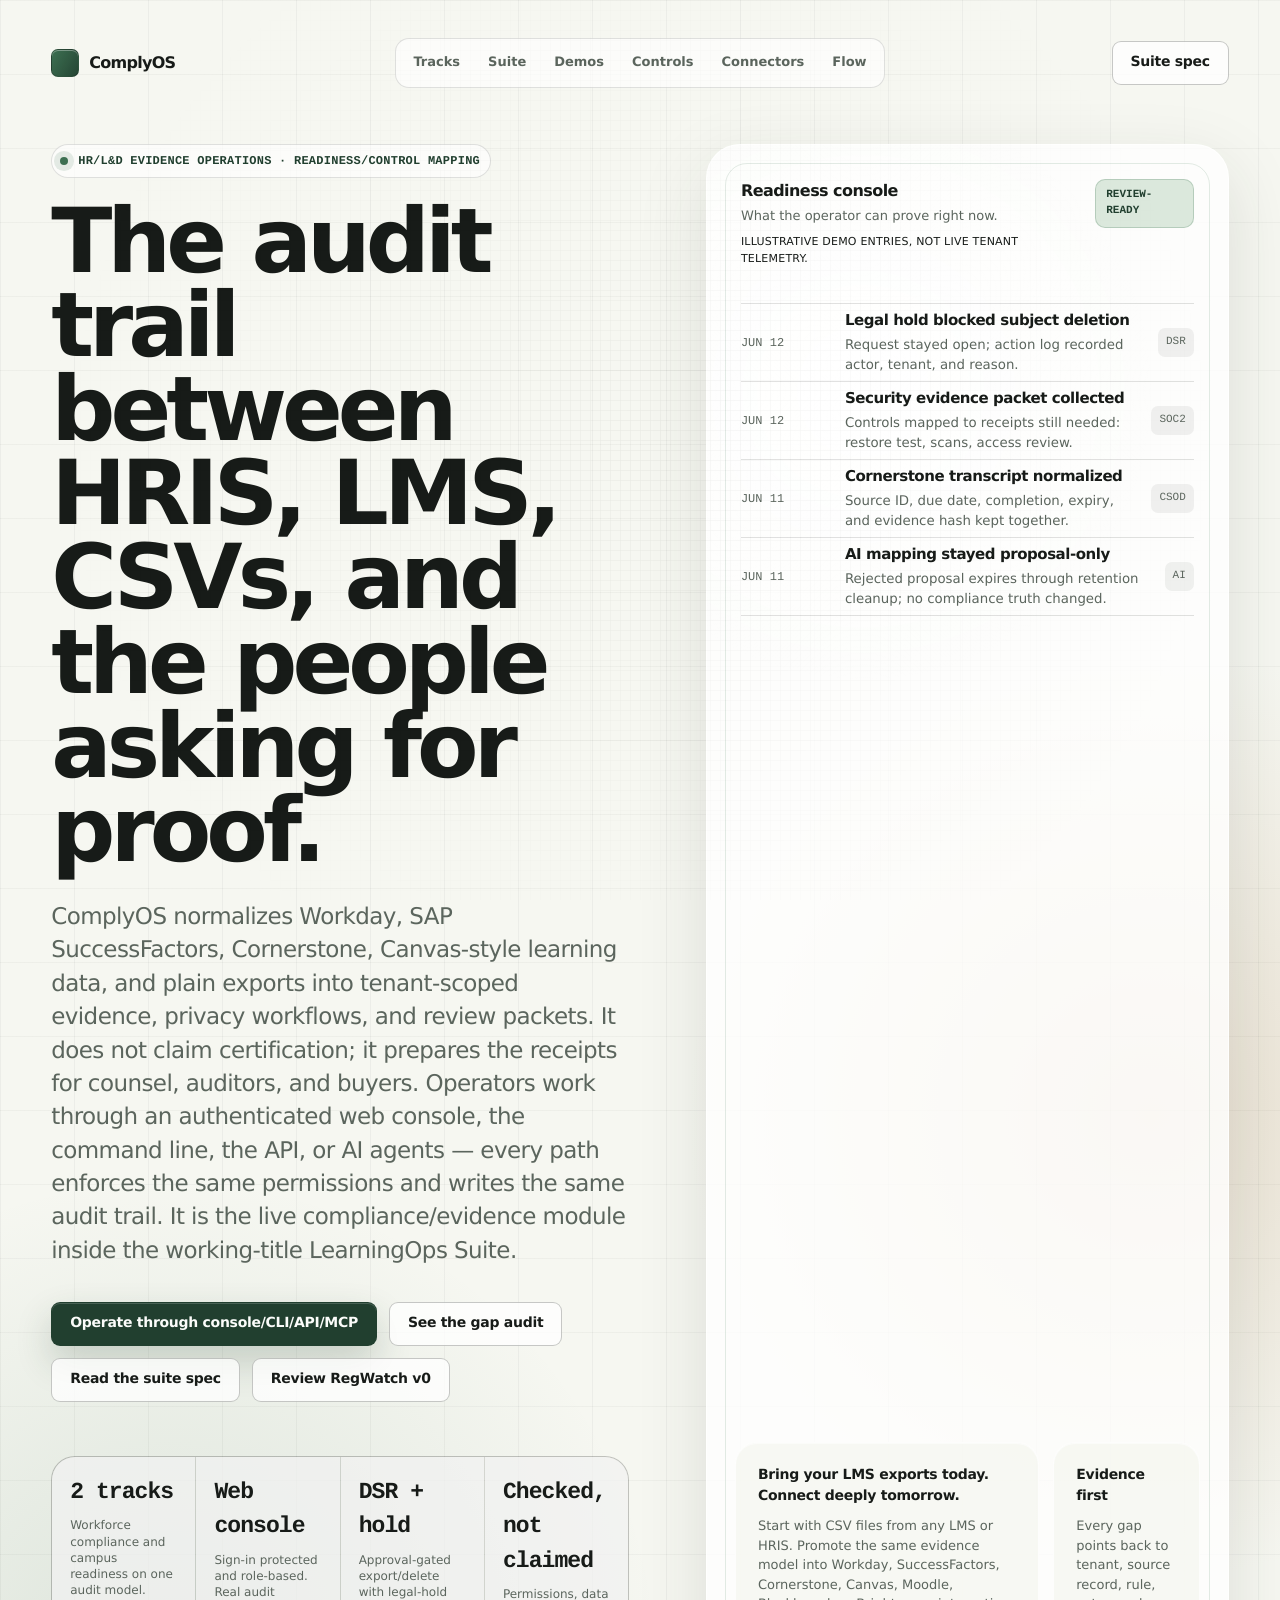
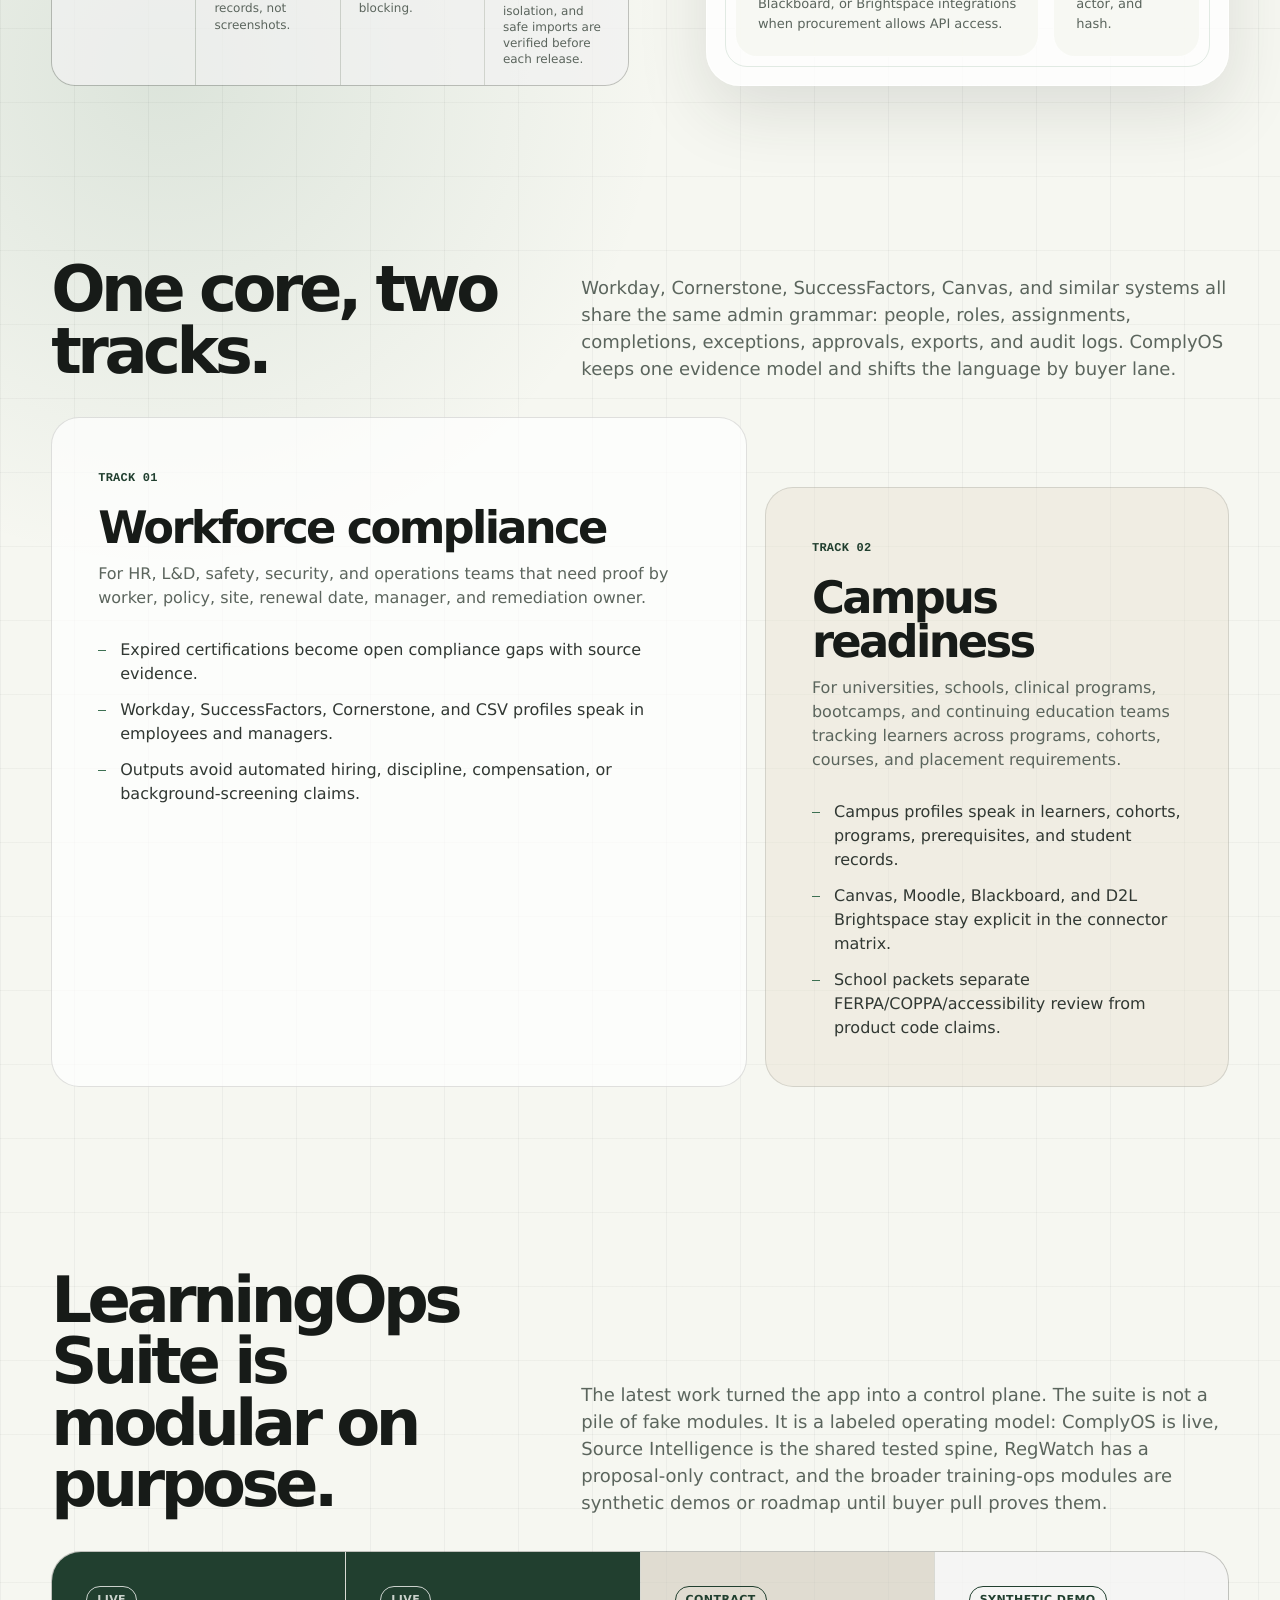
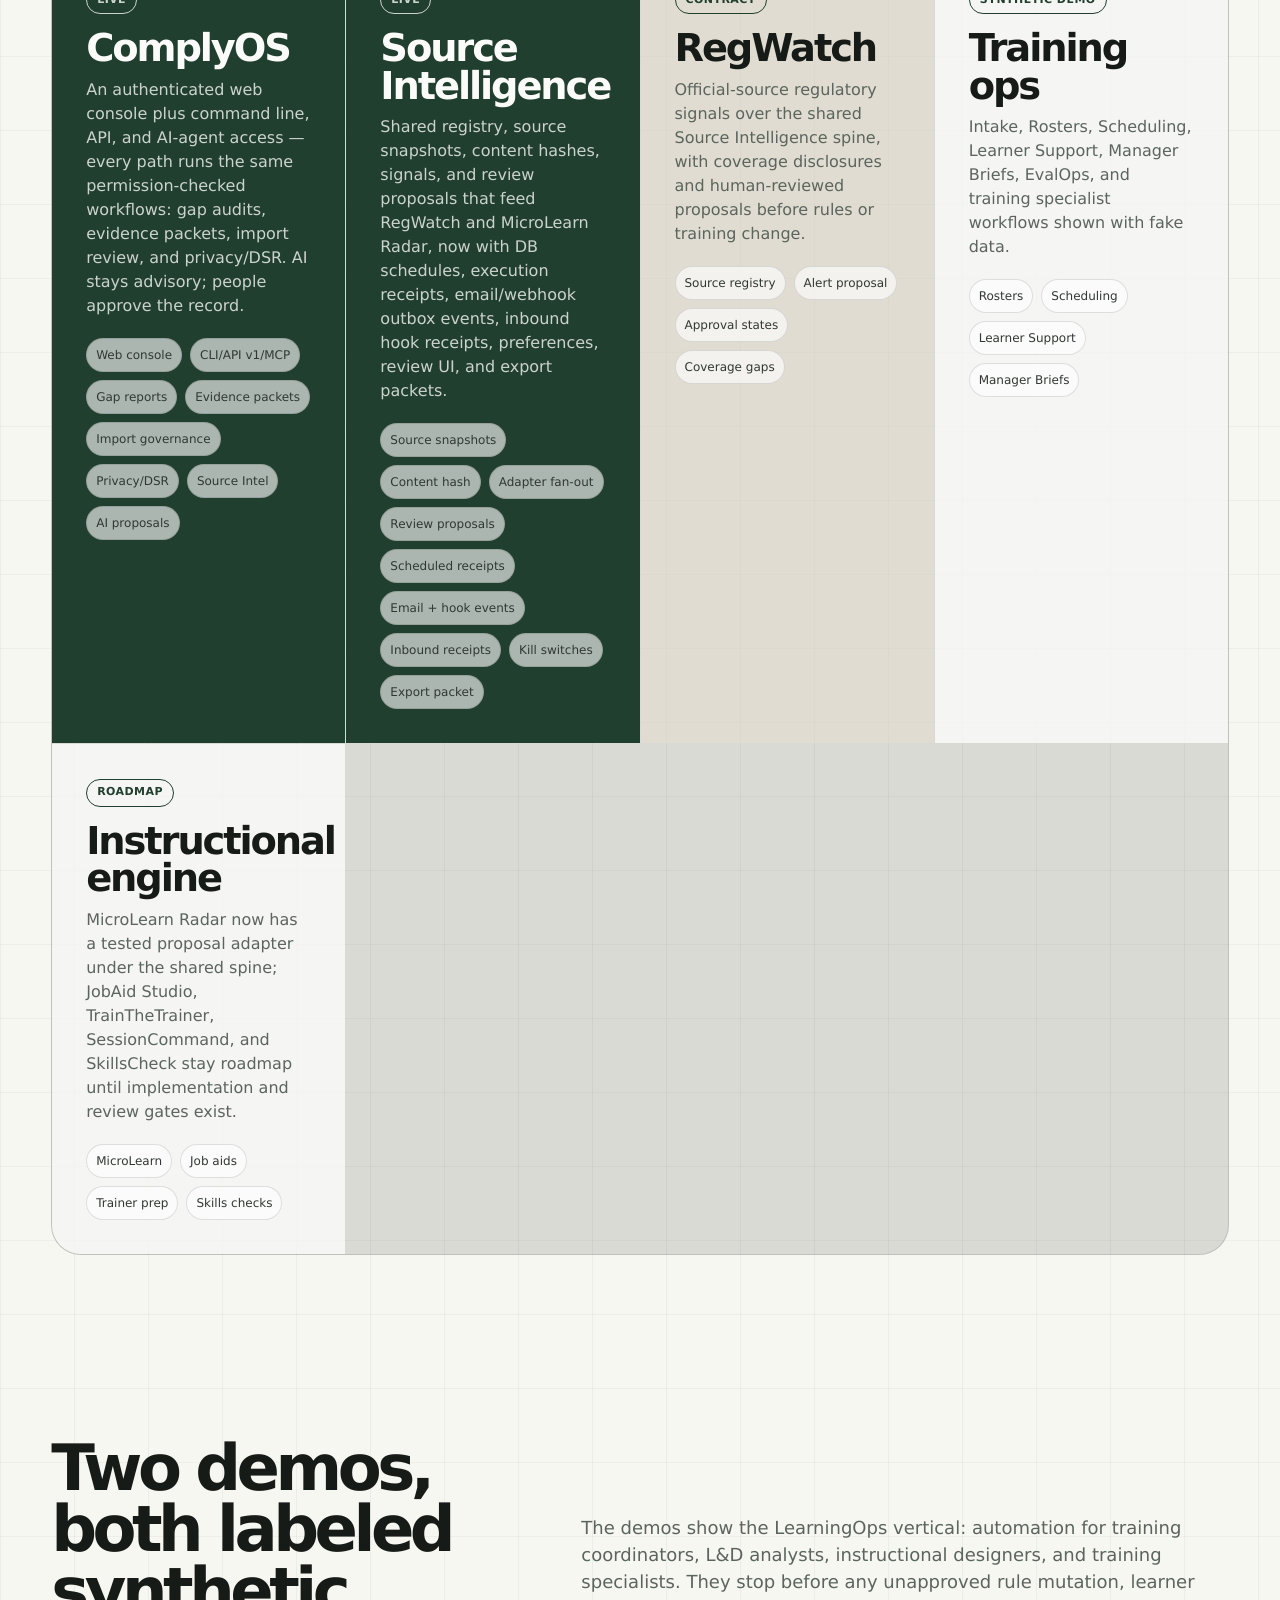
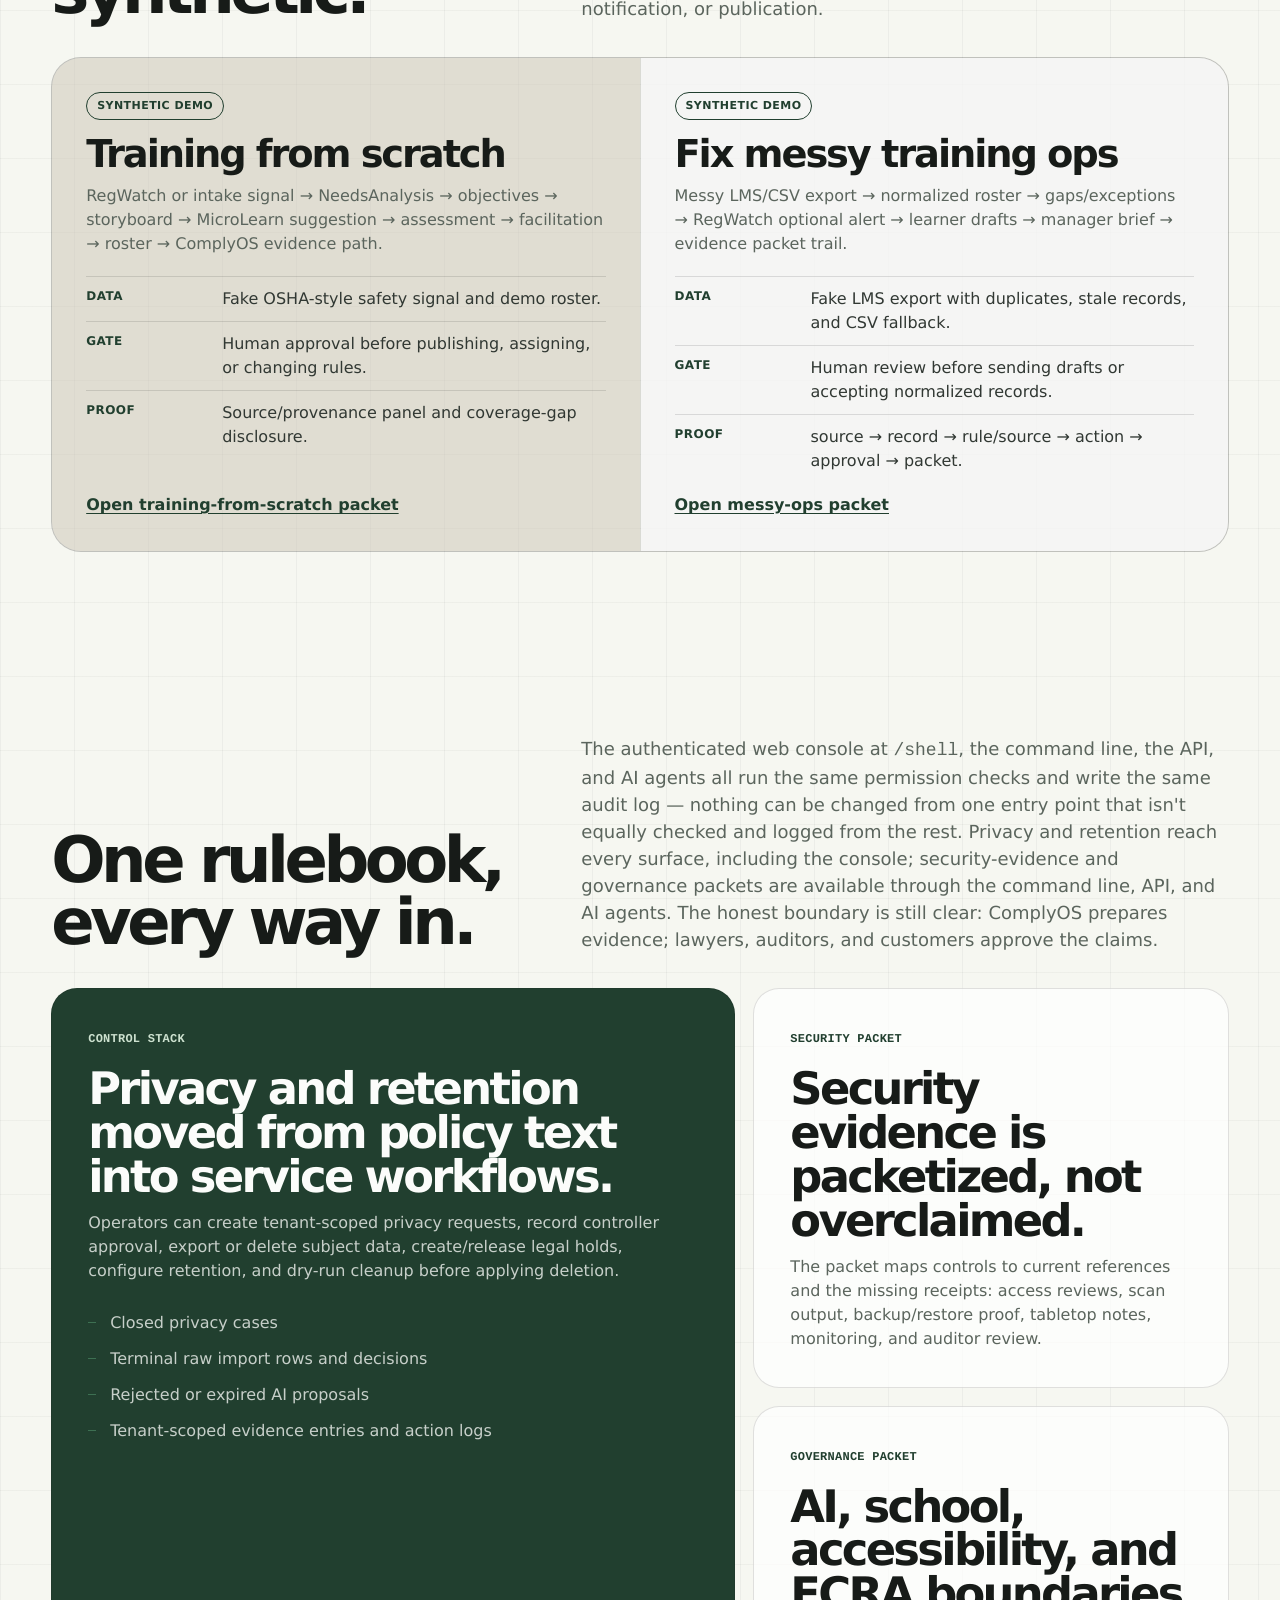
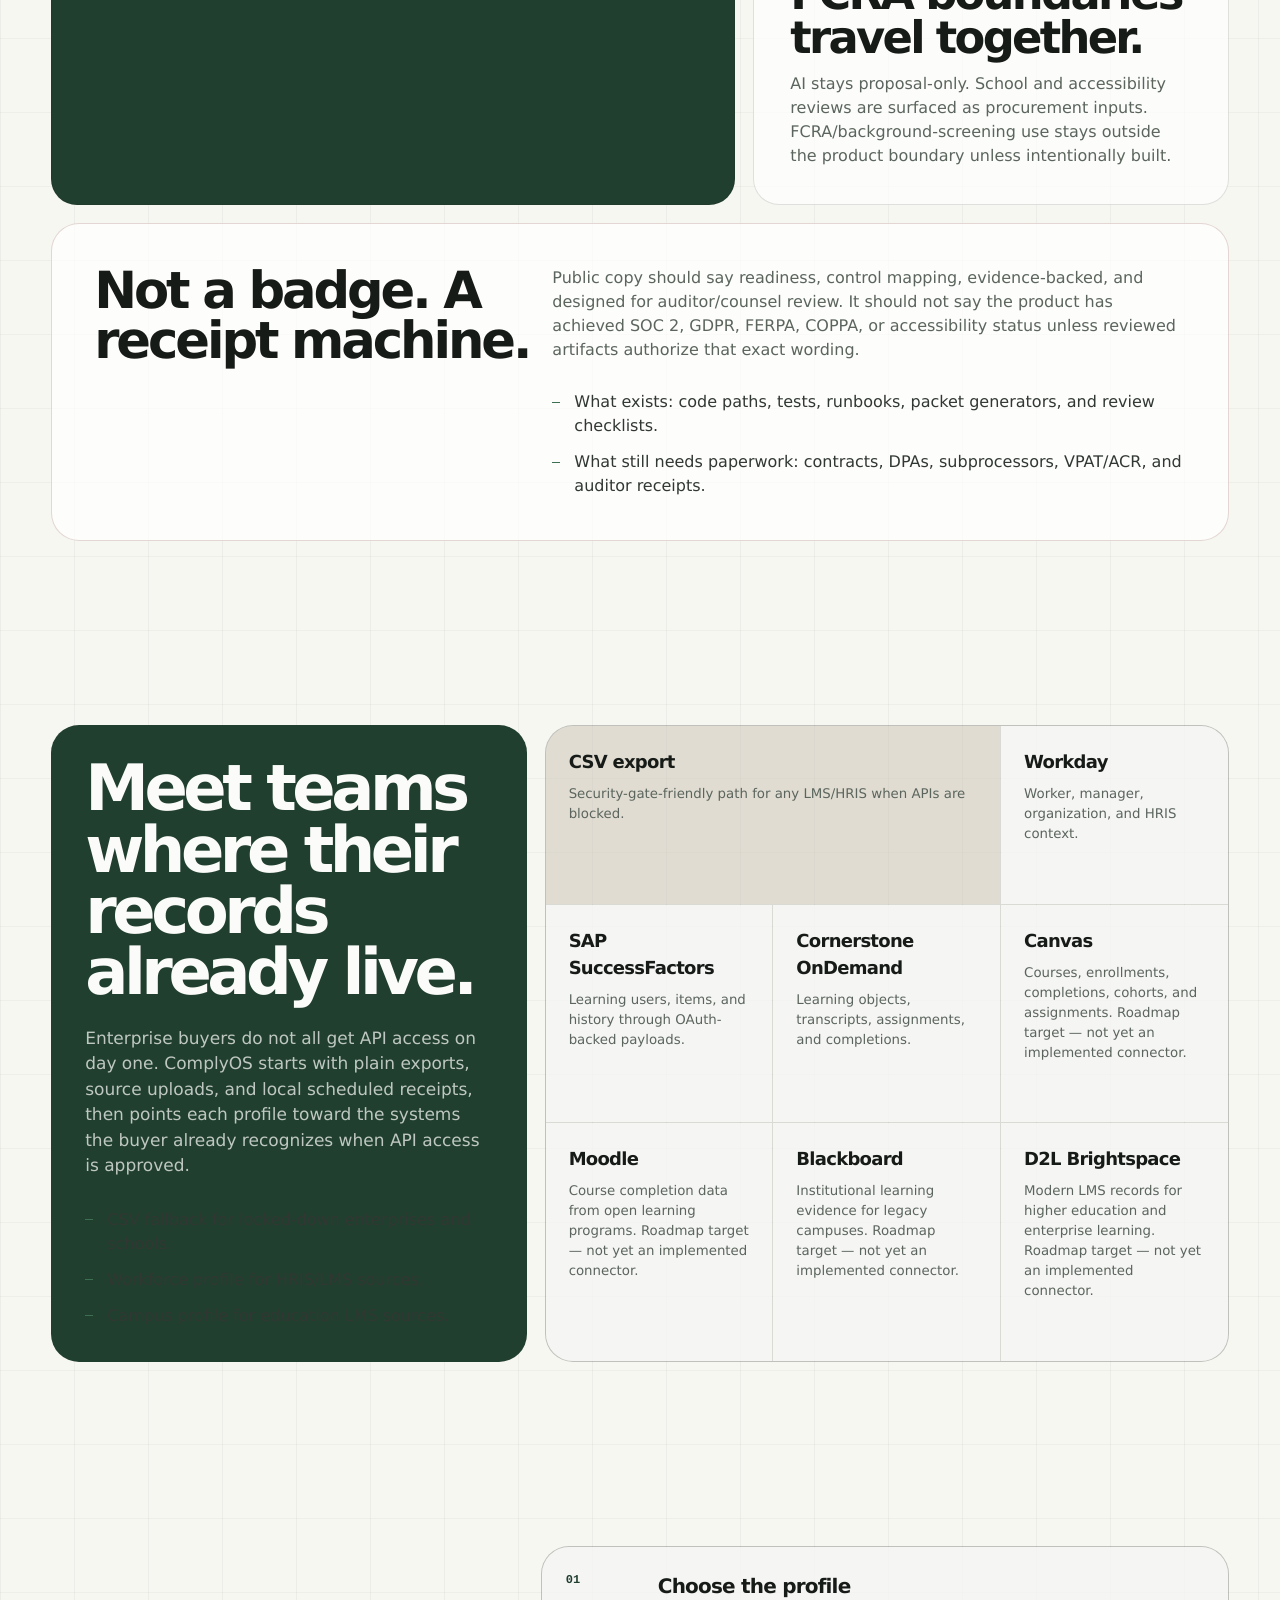
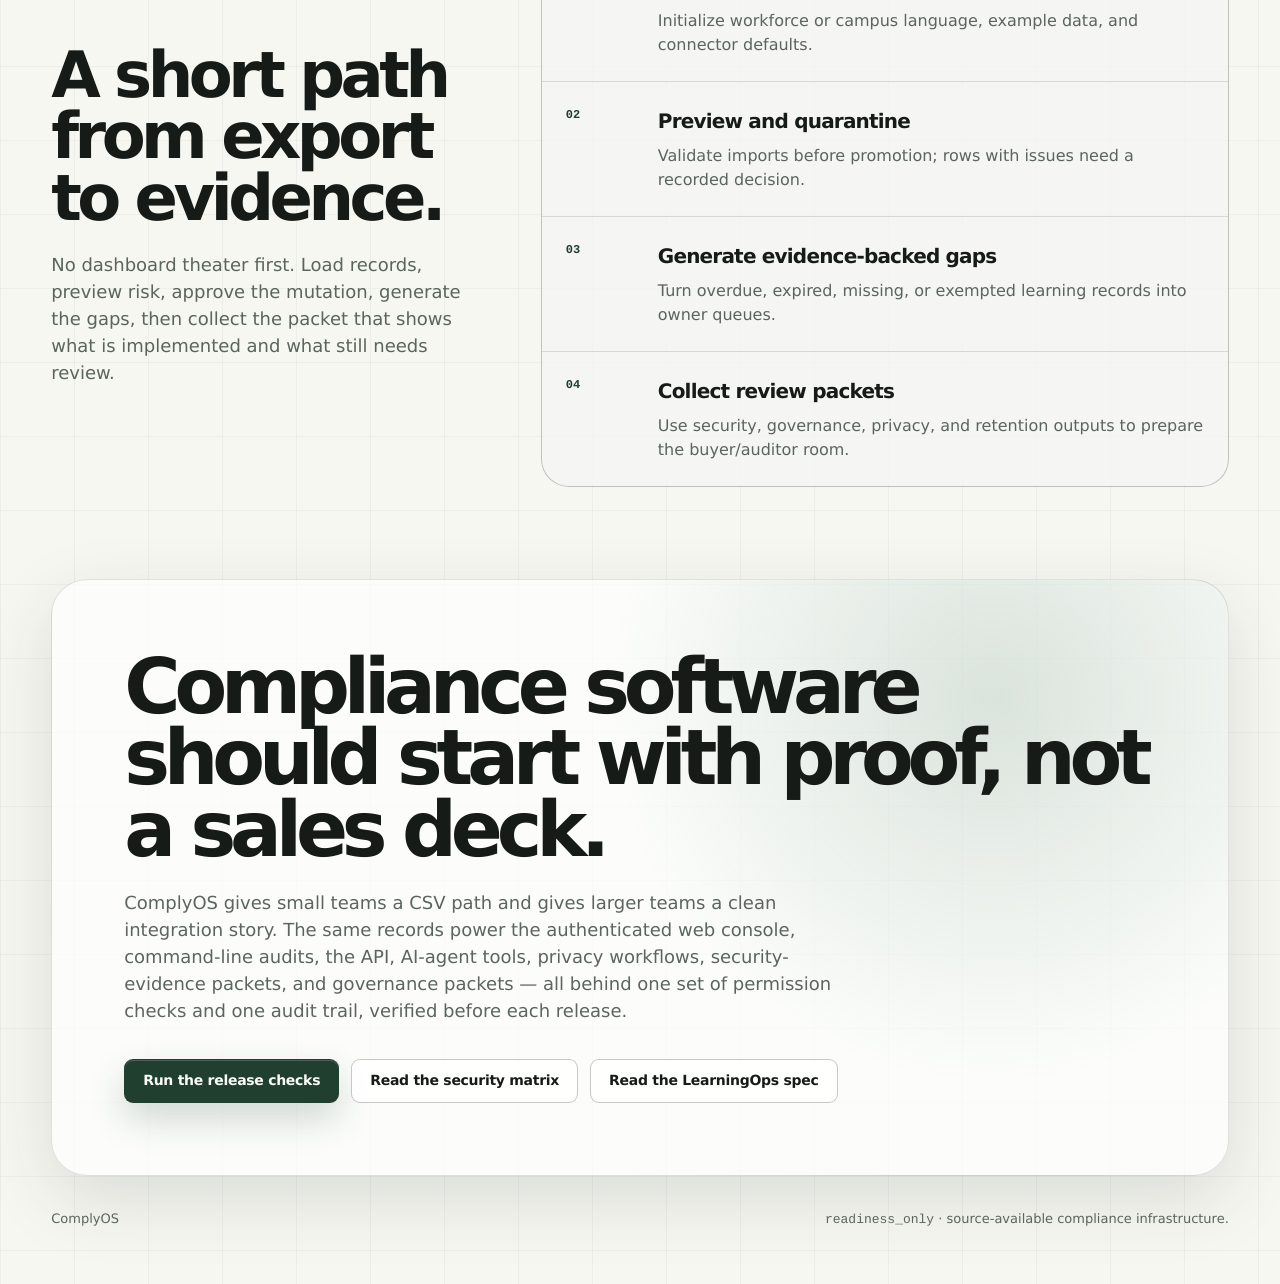
==== commit cef48d25: "docs: de-jargon landing copy (tastecheck) — drop engineering process-leak Rewrite buyer-facing copy " ====
--- a/docs/index.html
+++ b/docs/index.html
@@ -1088,12 +1088,12 @@
             ComplyOS normalizes Workday, SAP SuccessFactors, Cornerstone, Canvas-style learning data,
             and plain exports into tenant-scoped evidence, privacy workflows, and review packets. It
             does not claim certification; it prepares the receipts for counsel, auditors, and buyers.
-            Operators work through an authenticated enterprise web shell, CLI, API v1, or MCP — all
-            backed by the same service layer. It is the live compliance/evidence module inside the
-            working-title LearningOps Suite.
+            Operators work through an authenticated web console, the command line, the API, or AI
+            agents — every path enforces the same permissions and writes the same audit trail. It is
+            the live compliance/evidence module inside the working-title LearningOps Suite.
           </p>
           <div class="hero-actions" aria-label="Landing page actions">
-            <a class="button" href="./agent-surface.md">Operate through shell/CLI/API/MCP</a>
+            <a class="button" href="./agent-surface.md">Operate through console/CLI/API/MCP</a>
             <a class="button secondary" href="./hr-people-analytics-compliance-audit.md">
               See the gap audit
             </a>
@@ -1110,16 +1110,16 @@
               <small>Workforce compliance and campus readiness on one audit model.</small>
             </span>
             <span>
-              <strong>Web shell</strong>
-              <small>Authenticated enterprise shell — 9 modules on live service data.</small>
+              <strong>Web console</strong>
+              <small>Sign-in protected and role-based. Real audit records, not screenshots.</small>
             </span>
             <span>
               <strong>DSR + hold</strong>
               <small>Approval-gated export/delete with legal-hold blocking.</small>
             </span>
             <span>
-              <strong>659 tests</strong>
-              <small>Adversarial suite: BOLA/IDOR, cross-surface denial, XSS, formula injection.</small>
+              <strong>Checked, not claimed</strong>
+              <small>Permissions, data isolation, and safe imports are verified before each release.</small>
             </span>
           </div>
         </div>
@@ -1242,12 +1242,12 @@
             <span class="maturity">Live</span>
             <h3>ComplyOS</h3>
             <p>
-              Authenticated enterprise web shell (9 live modules), service-backed CLI/API v1/MCP
-              control plane, import governance, privacy/DSR workflows, AI proposal-only assistance,
-              and an adversarial test suite.
+              An authenticated web console plus command line, API, and AI-agent access — every path
+              runs the same permission-checked workflows: gap audits, evidence packets, import review,
+              and privacy/DSR. AI stays advisory; people approve the record.
             </p>
             <div class="module-list" aria-label="Live ComplyOS surfaces">
-              <span>Web shell</span>
+              <span>Web console</span>
               <span>CLI/API v1/MCP</span>
               <span>Gap reports</span>
               <span>Evidence packets</span>
@@ -1375,12 +1375,13 @@
 
       <section id="controls" aria-labelledby="controls-title">
         <div class="section-heading">
-          <h2 id="controls-title">One service layer, four surfaces.</h2>
+          <h2 id="controls-title">One rulebook, every way in.</h2>
           <p>
-            The authenticated web shell at <code>/shell</code>, CLI, API v1, and MCP all route through
-            the same service-backed control plane — no mutating capability is shell-only or MCP-only.
-            Privacy and retention workflows reach every surface, including the web shell; security-evidence
-            and governance packets are exposed through the CLI, API v1, and MCP.
+            The authenticated web console at <code>/shell</code>, the command line, the API, and AI
+            agents all run the same permission checks and write the same audit log — nothing can be
+            changed from one entry point that isn't equally checked and logged from the rest.
+            Privacy and retention reach every surface, including the console; security-evidence and
+            governance packets are available through the command line, API, and AI agents.
             The honest boundary is still clear: ComplyOS prepares evidence; lawyers, auditors, and
             customers approve the claims.
           </p>
@@ -1532,10 +1533,9 @@
         <h2 id="final-title">Compliance software should start with proof, not a sales deck.</h2>
         <p>
           ComplyOS gives small teams a CSV path and gives larger teams a clean integration story. The
-          same records power the authenticated web shell (9 modules on live service data), CLI audits,
-          API v1 routes, MCP tools, privacy workflows, security evidence packets, and governance packets
-          — all enforced through one service layer, one authorization choke-point, and a 659-test suite
-          with an adversarial security layer (BOLA/IDOR, cross-surface denial, injection).
+          same records power the authenticated web console, command-line audits, the API, AI-agent
+          tools, privacy workflows, security-evidence packets, and governance packets — all behind one
+          set of permission checks and one audit trail, verified before each release.
         </p>
         <div class="hero-actions">
           <a class="button" href="./release-checklist.md">Run the release checks</a>
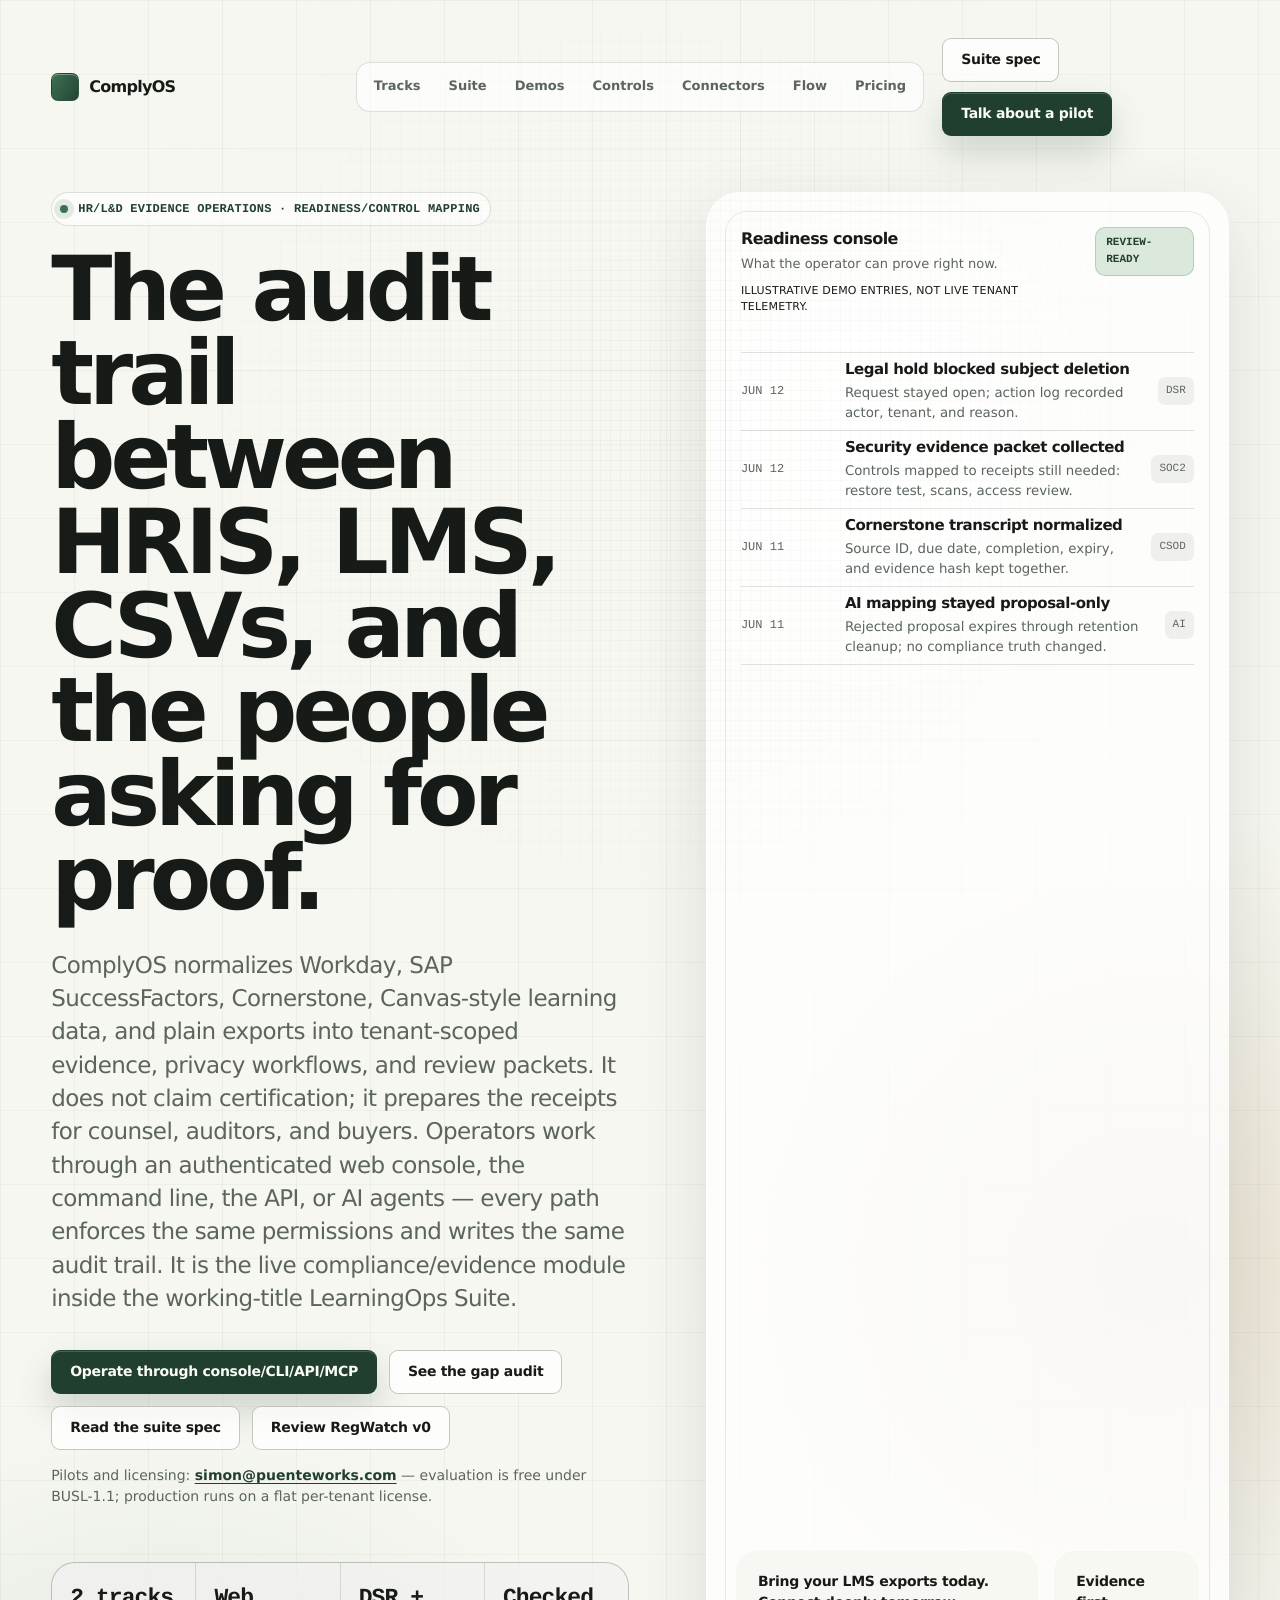
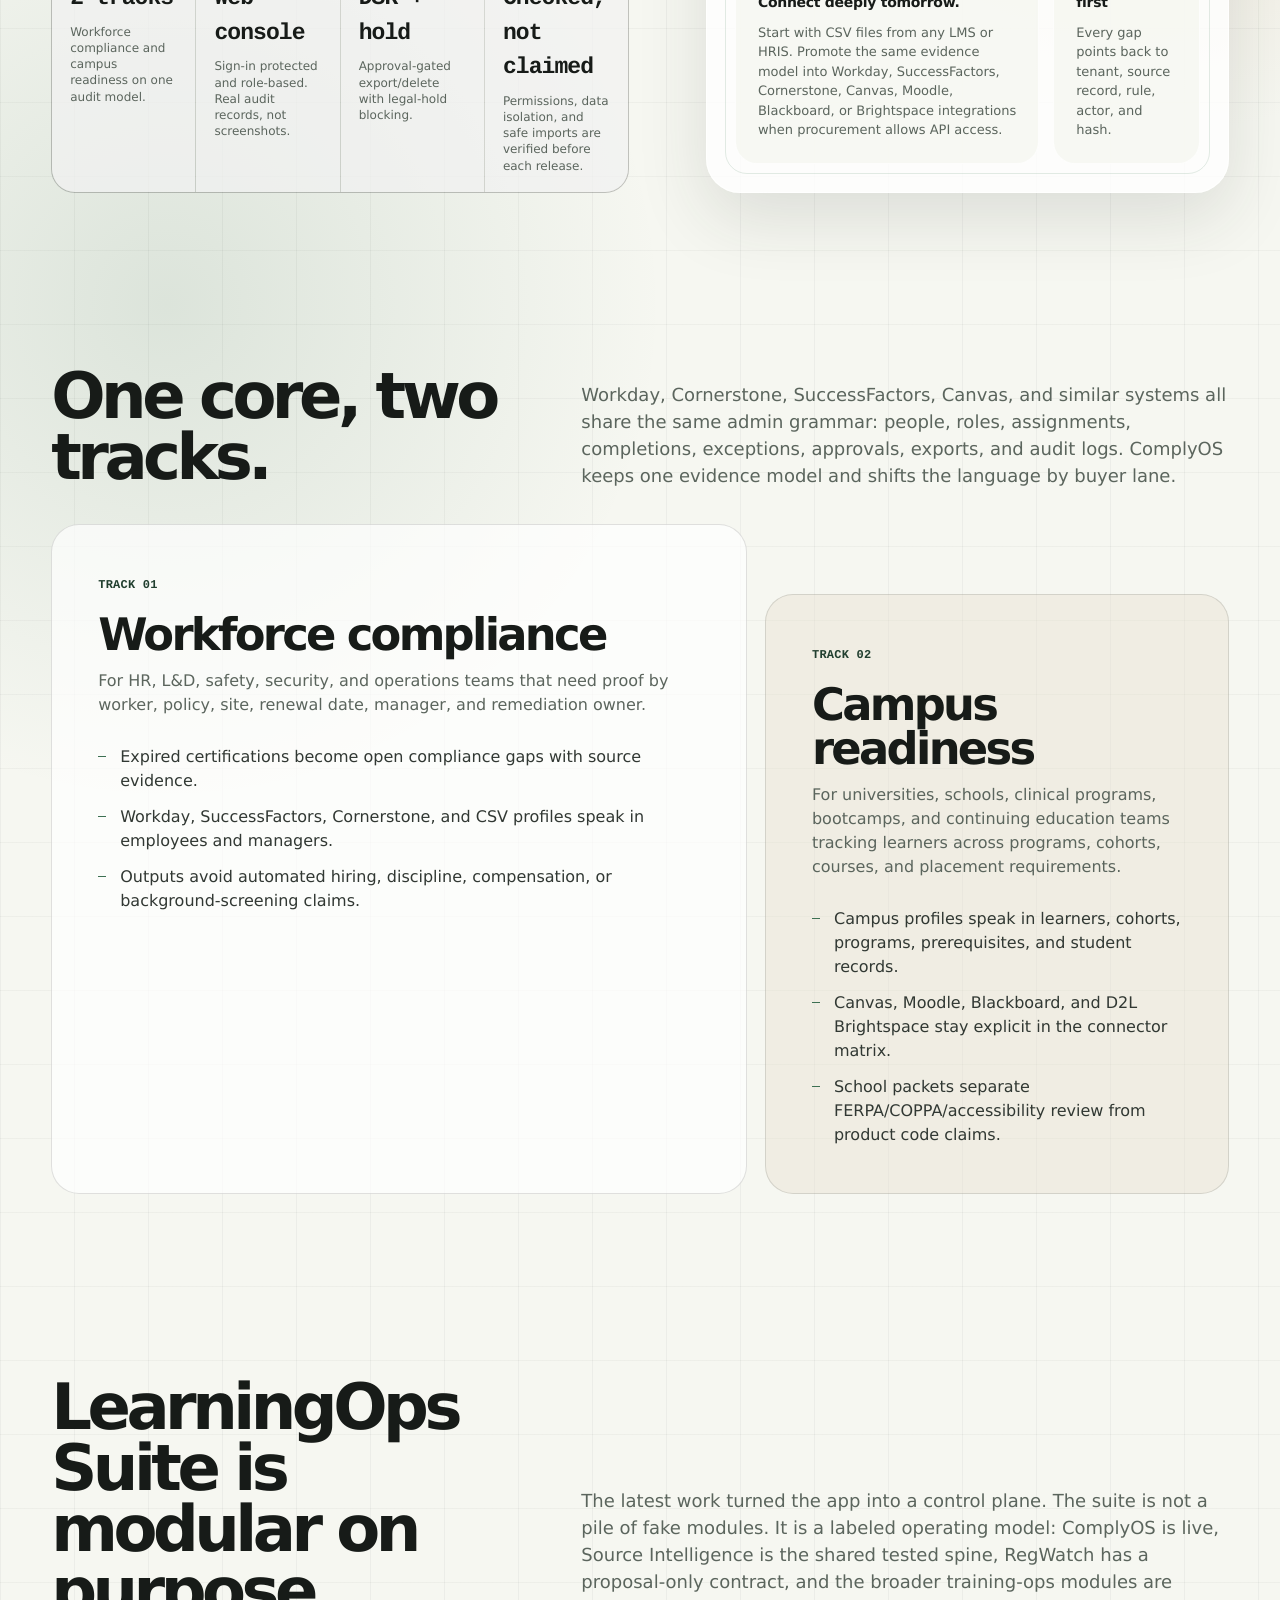
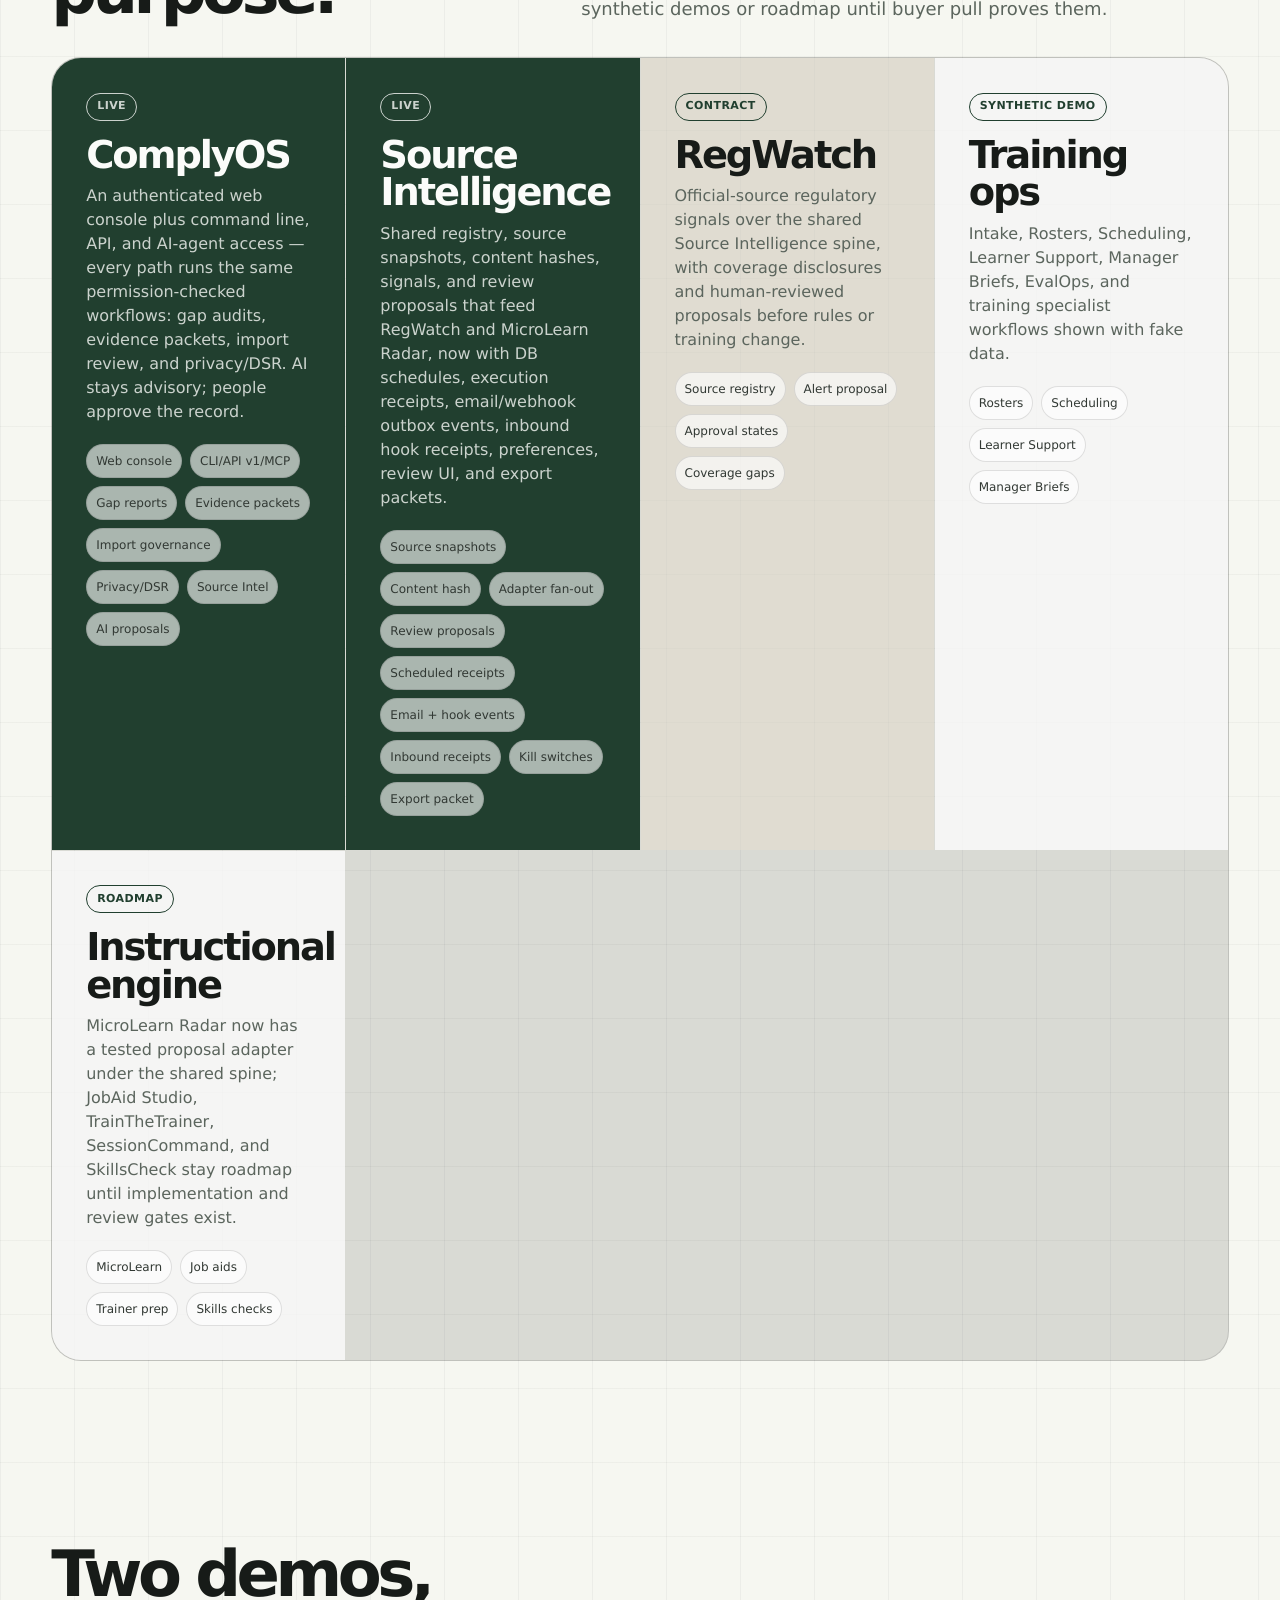
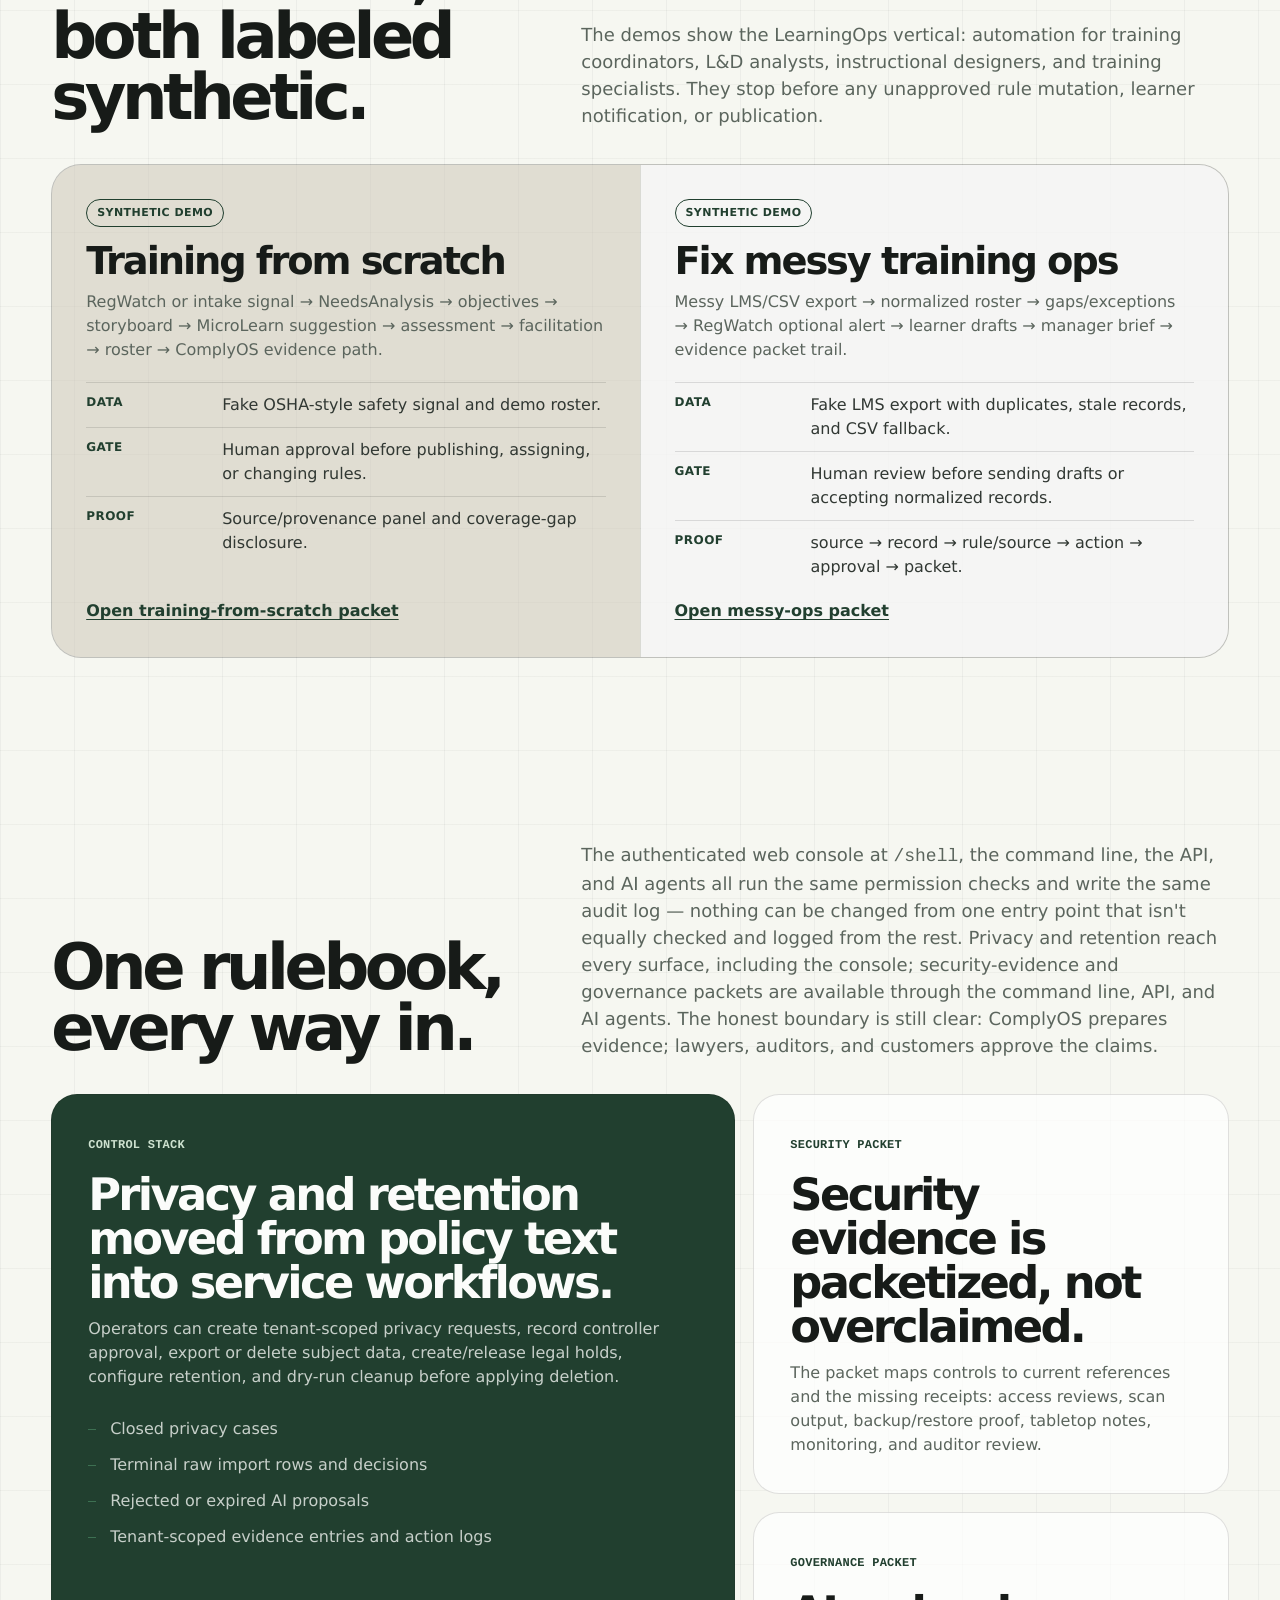
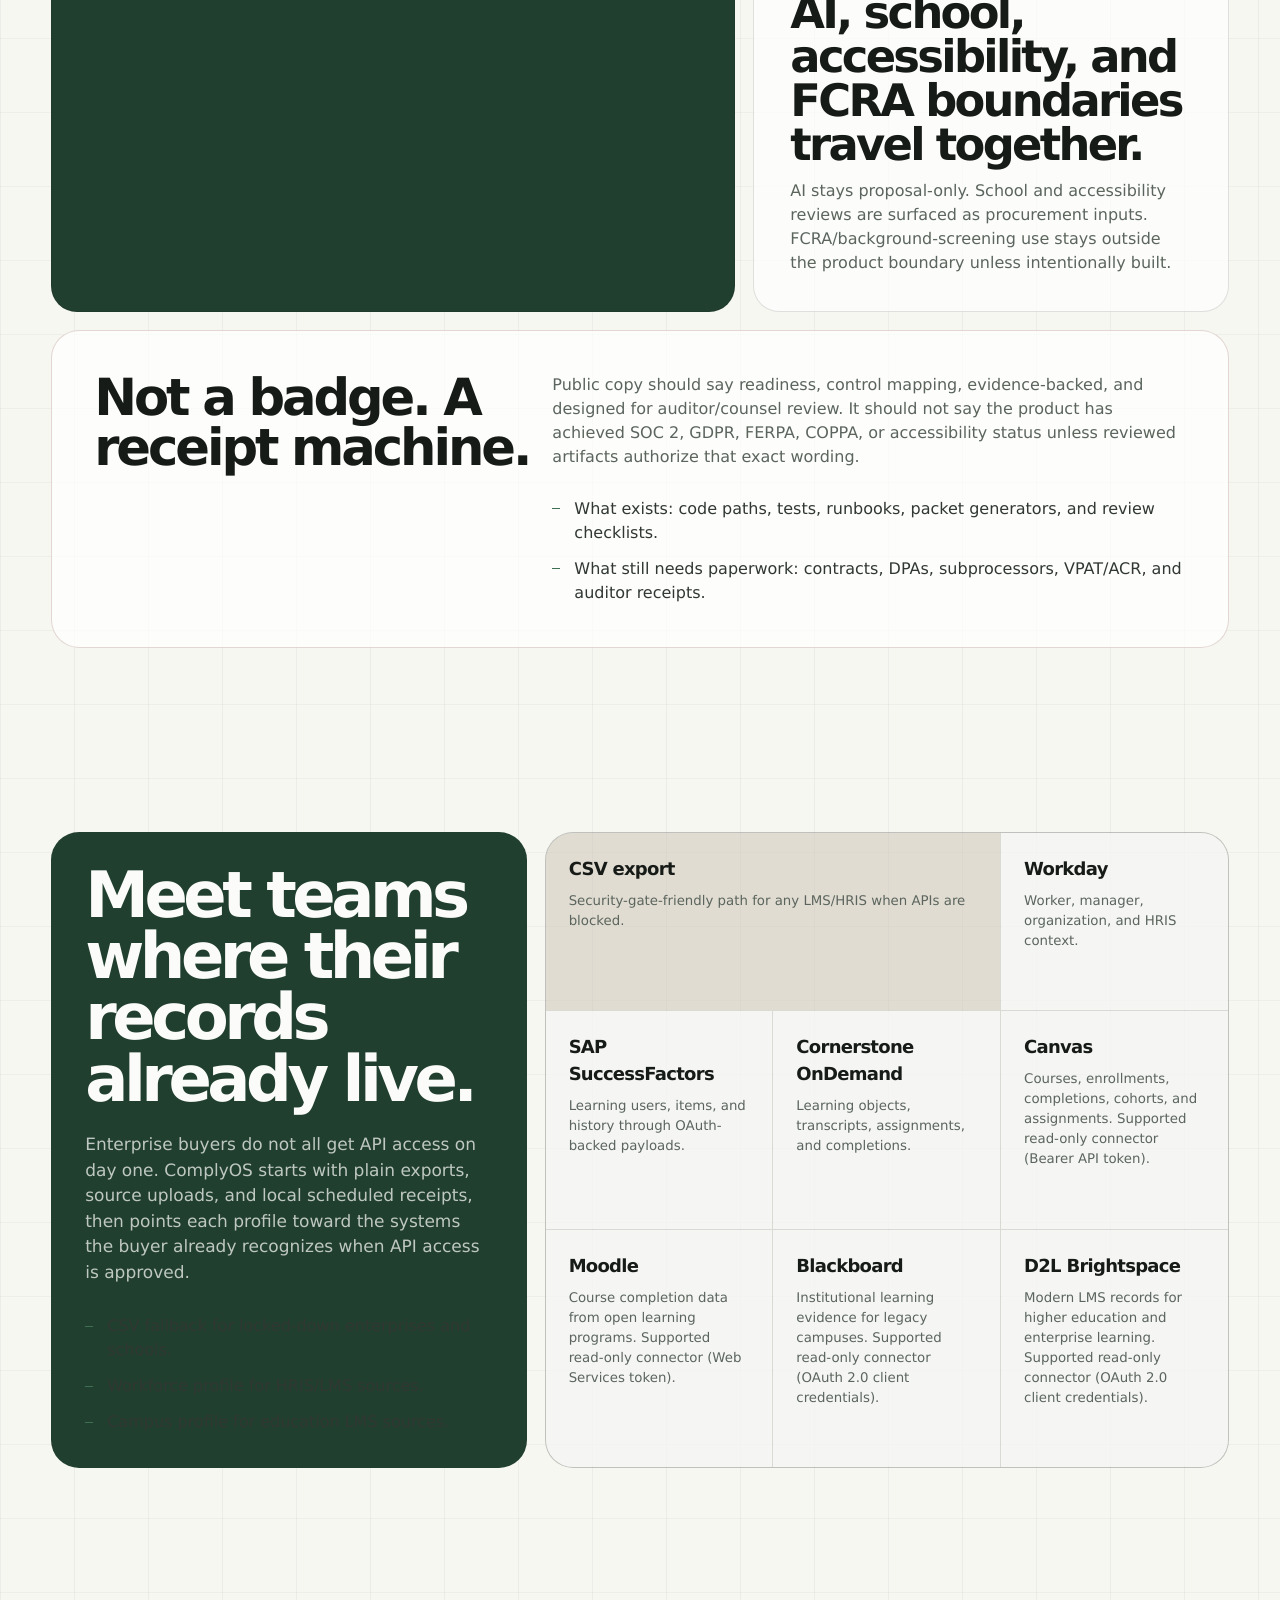
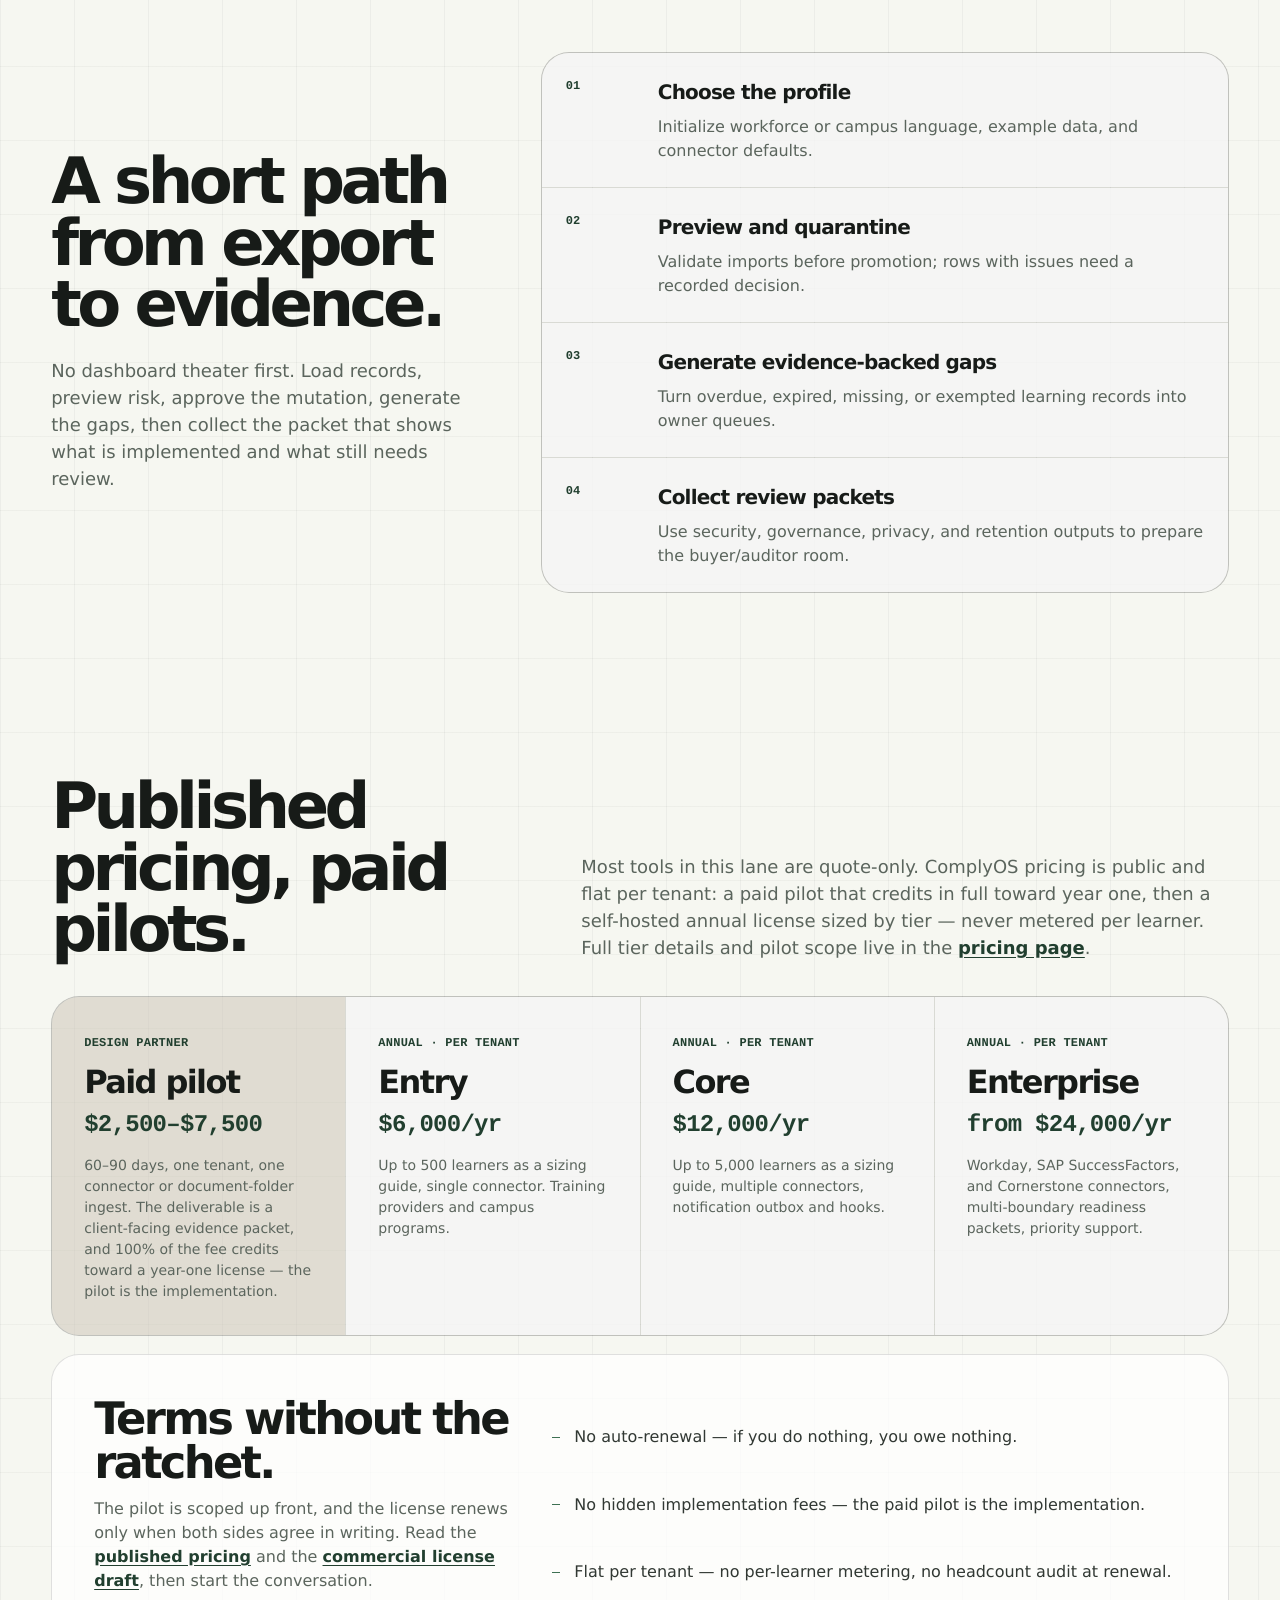
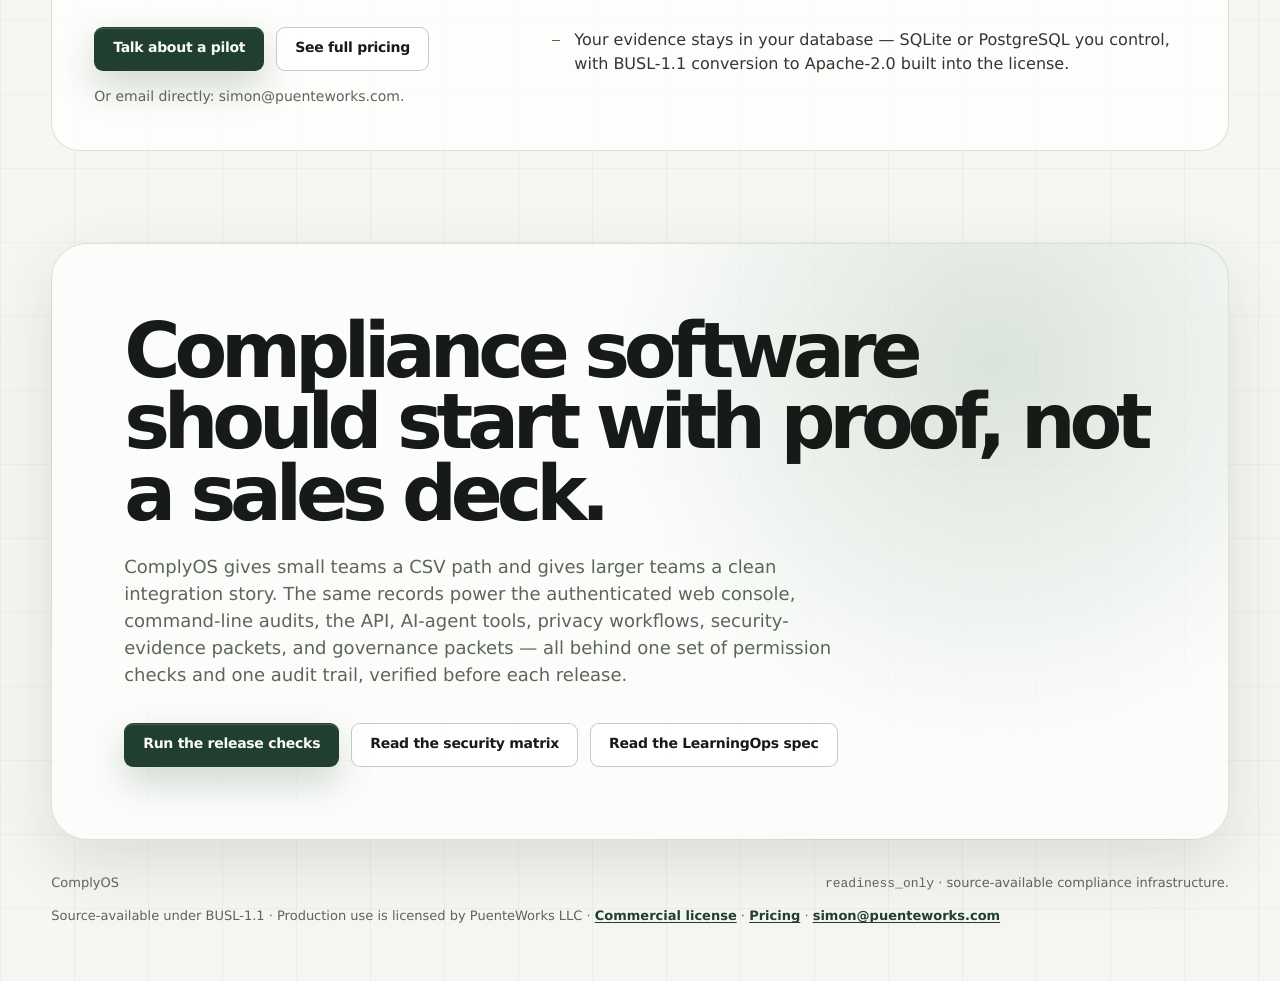
==== commit 534fcb61: "feat: sellability release — security gate, PuenteWorks LLC commercial layer, published pricing, Dock" ====
--- a/docs/index.html
+++ b/docs/index.html
@@ -167,6 +167,9 @@
       }
 
       .nav-action {
+        display: flex;
+        flex-wrap: wrap;
+        gap: 10px;
         justify-self: end;
       }
 
@@ -231,6 +234,7 @@
       .status-pill,
       .system-tag,
       .step span,
+      .price-card .price,
       .footer code {
         font-family:
           "Geist Mono",
@@ -543,7 +547,8 @@
       .track ul,
       .connector-list,
       .control-card ul,
-      .boundary ul {
+      .boundary ul,
+      .trust-list {
         display: grid;
         gap: 12px;
         margin: 28px 0 0;
@@ -554,7 +559,8 @@
       .track li,
       .connector-list li,
       .control-card li,
-      .boundary li {
+      .boundary li,
+      .trust-list li {
         position: relative;
         padding-left: 22px;
         color: #313833;
@@ -563,7 +569,8 @@
       .track li::before,
       .connector-list li::before,
       .control-card li::before,
-      .boundary li::before {
+      .boundary li::before,
+      .trust-list li::before {
         content: "";
         position: absolute;
         top: 0.72em;
@@ -850,6 +857,78 @@
         color: var(--muted);
       }
 
+      .price-board {
+        display: grid;
+        grid-template-columns: repeat(4, minmax(0, 1fr));
+        gap: 1px;
+        overflow: hidden;
+        border: 1px solid var(--line);
+        border-radius: 28px;
+        background: var(--line);
+      }
+
+      .price-card {
+        min-height: 230px;
+        padding: clamp(22px, 3vw, 32px);
+        background: rgba(255, 255, 255, 0.74);
+      }
+
+      .price-card.lead {
+        background: rgba(232, 223, 207, 0.46);
+      }
+
+      .price-card h3 {
+        margin: 14px 0 0;
+        font-size: clamp(22px, 2.5vw, 34px);
+        line-height: 0.98;
+        letter-spacing: -0.05em;
+      }
+
+      .price-card .price {
+        display: block;
+        margin: 10px 0 12px;
+        color: var(--accent-dark);
+        font-size: clamp(19px, 2vw, 24px);
+        font-weight: 740;
+        letter-spacing: -0.03em;
+      }
+
+      .price-card p {
+        margin: 0;
+        color: var(--muted);
+        font-size: 14px;
+        line-height: 1.5;
+      }
+
+      .price-terms {
+        display: grid;
+        grid-template-columns: 0.82fr 1.18fr;
+        gap: 18px;
+        margin-top: 18px;
+        padding: clamp(24px, 3.5vw, 42px);
+        border: 1px solid var(--line);
+        border-radius: 28px;
+        background: rgba(255, 255, 255, 0.72);
+      }
+
+      .price-terms h3 {
+        margin: 0;
+        font-size: clamp(26px, 3.5vw, 48px);
+        line-height: 0.98;
+        letter-spacing: -0.06em;
+      }
+
+      .price-terms p {
+        margin: 12px 0 0;
+        color: var(--muted);
+      }
+
+      p.contact-note {
+        margin: 16px 0 0;
+        color: var(--muted);
+        font-size: 14px;
+      }
+
       .final {
         padding: clamp(32px, 6vw, 72px);
         border: 1px solid var(--line);
@@ -876,12 +955,21 @@
       }
 
       .footer {
+        display: grid;
+        gap: 14px;
+        padding-top: 34px;
+        color: var(--muted);
+        font-size: 13px;
+      }
+
+      .footer-row {
         display: flex;
         justify-content: space-between;
         gap: 20px;
-        padding-top: 34px;
-        color: var(--muted);
-        font-size: 13px;
+      }
+
+      .footer-legal {
+        margin: 0;
       }
 
       .fade-in {
@@ -947,7 +1035,8 @@
         .flow,
         .panel-footer,
         .control-grid,
-        .boundary {
+        .boundary,
+        .price-terms {
           grid-template-columns: 1fr;
         }
 
@@ -978,7 +1067,8 @@
           grid-template-columns: repeat(2, minmax(0, 1fr));
         }
 
-        .connector-board {
+        .connector-board,
+        .price-board {
           grid-template-columns: repeat(2, minmax(0, 1fr));
         }
 
@@ -1042,7 +1132,8 @@
         .proof-strip,
         .connector-board,
         .suite-board,
-        .demo-grid {
+        .demo-grid,
+        .price-board {
           grid-template-columns: 1fr;
         }
 
@@ -1074,9 +1165,13 @@
           <a href="#controls">Controls</a>
           <a href="#connectors">Connectors</a>
           <a href="#flow">Flow</a>
+          <a href="#pricing">Pricing</a>
         </div>
         <div class="nav-action">
           <a class="button secondary" href="./learningops-suite-v0.md">Suite spec</a>
+          <a class="button" href="mailto:simon@puenteworks.com?subject=ComplyOS%20pilot">
+            Talk about a pilot
+          </a>
         </div>
       </nav>
 
@@ -1104,6 +1199,13 @@
               Review RegWatch v0
             </a>
           </div>
+          <p class="contact-note">
+            Pilots and licensing:
+            <a class="text-link" href="mailto:simon@puenteworks.com?subject=ComplyOS%20pilot"
+              >simon@puenteworks.com</a
+            >
+            — evaluation is free under BUSL-1.1; production runs on a flat per-tenant license.
+          </p>
           <div class="proof-strip" aria-label="Product proof points">
             <span>
               <strong>2 tracks</strong>
@@ -1450,7 +1552,7 @@
               <li>Campus profile for education LMS sources.</li>
             </ul>
           </div>
-          <div class="connector-board" aria-label="Target connector systems">
+          <div class="connector-board" aria-label="Supported connector systems">
             <div class="connector lead">
               <strong>CSV export</strong>
               <small>Security-gate-friendly path for any LMS/HRIS when APIs are blocked.</small>
@@ -1469,19 +1571,19 @@
             </div>
             <div class="connector">
               <strong>Canvas</strong>
-              <small>Courses, enrollments, completions, cohorts, and assignments. Roadmap target — not yet an implemented connector.</small>
+              <small>Courses, enrollments, completions, cohorts, and assignments. Supported read-only connector (Bearer API token).</small>
             </div>
             <div class="connector">
               <strong>Moodle</strong>
-              <small>Course completion data from open learning programs. Roadmap target — not yet an implemented connector.</small>
+              <small>Course completion data from open learning programs. Supported read-only connector (Web Services token).</small>
             </div>
             <div class="connector">
               <strong>Blackboard</strong>
-              <small>Institutional learning evidence for legacy campuses. Roadmap target — not yet an implemented connector.</small>
+              <small>Institutional learning evidence for legacy campuses. Supported read-only connector (OAuth 2.0 client credentials).</small>
             </div>
             <div class="connector">
               <strong>D2L Brightspace</strong>
-              <small>Modern LMS records for higher education and enterprise learning. Roadmap target — not yet an implemented connector.</small>
+              <small>Modern LMS records for higher education and enterprise learning. Supported read-only connector (OAuth 2.0 client credentials).</small>
             </div>
           </div>
         </div>
@@ -1529,6 +1631,84 @@
         </div>
       </section>
 
+      <section id="pricing" aria-labelledby="pricing-title">
+        <div class="section-heading">
+          <h2 id="pricing-title">Published pricing, paid pilots.</h2>
+          <p>
+            Most tools in this lane are quote-only. ComplyOS pricing is public and flat per
+            tenant: a paid pilot that credits in full toward year one, then a self-hosted annual
+            license sized by tier — never metered per learner. Full tier details and pilot scope
+            live in the <a class="text-link" href="./pricing.md">pricing page</a>.
+          </p>
+        </div>
+        <div class="price-board" aria-label="ComplyOS pilot and license tiers">
+          <article class="price-card lead">
+            <span class="matrix-label">Design partner</span>
+            <h3>Paid pilot</h3>
+            <span class="price">$2,500&ndash;$7,500</span>
+            <p>
+              60&ndash;90 days, one tenant, one connector or document-folder ingest. The
+              deliverable is a client-facing evidence packet, and 100% of the fee credits toward
+              a year-one license &mdash; the pilot is the implementation.
+            </p>
+          </article>
+          <article class="price-card">
+            <span class="matrix-label">Annual &middot; per tenant</span>
+            <h3>Entry</h3>
+            <span class="price">$6,000/yr</span>
+            <p>
+              Up to 500 learners as a sizing guide, single connector. Training providers and
+              campus programs.
+            </p>
+          </article>
+          <article class="price-card">
+            <span class="matrix-label">Annual &middot; per tenant</span>
+            <h3>Core</h3>
+            <span class="price">$12,000/yr</span>
+            <p>
+              Up to 5,000 learners as a sizing guide, multiple connectors, notification outbox
+              and hooks.
+            </p>
+          </article>
+          <article class="price-card">
+            <span class="matrix-label">Annual &middot; per tenant</span>
+            <h3>Enterprise</h3>
+            <span class="price">from $24,000/yr</span>
+            <p>
+              Workday, SAP SuccessFactors, and Cornerstone connectors, multi-boundary readiness
+              packets, priority support.
+            </p>
+          </article>
+        </div>
+        <div class="price-terms" aria-label="License terms and contact">
+          <div>
+            <h3>Terms without the ratchet.</h3>
+            <p>
+              The pilot is scoped up front, and the license renews only when both sides agree in
+              writing. Read the <a class="text-link" href="./pricing.md">published pricing</a> and
+              the <a class="text-link" href="../COMMERCIAL-LICENSE.md">commercial license draft</a>,
+              then start the conversation.
+            </p>
+            <div class="hero-actions">
+              <a class="button" href="mailto:simon@puenteworks.com?subject=ComplyOS%20pilot">
+                Talk about a pilot
+              </a>
+              <a class="button secondary" href="./pricing.md">See full pricing</a>
+            </div>
+            <p class="contact-note">Or email directly: simon@puenteworks.com.</p>
+          </div>
+          <ul class="trust-list">
+            <li>No auto-renewal &mdash; if you do nothing, you owe nothing.</li>
+            <li>No hidden implementation fees &mdash; the paid pilot is the implementation.</li>
+            <li>Flat per tenant &mdash; no per-learner metering, no headcount audit at renewal.</li>
+            <li>
+              Your evidence stays in your database &mdash; SQLite or PostgreSQL you control, with
+              BUSL-1.1 conversion to Apache-2.0 built into the license.
+            </li>
+          </ul>
+        </div>
+      </section>
+
       <section class="final" aria-labelledby="final-title">
         <h2 id="final-title">Compliance software should start with proof, not a sales deck.</h2>
         <p>
@@ -1549,8 +1729,18 @@
       </section>
 
       <footer class="footer">
-        <span>ComplyOS</span>
-        <span><code>readiness_only</code> · source-available compliance infrastructure.</span>
+        <div class="footer-row">
+          <span>ComplyOS</span>
+          <span><code>readiness_only</code> · source-available compliance infrastructure.</span>
+        </div>
+        <p class="footer-legal">
+          Source-available under BUSL-1.1 &middot; Production use is licensed by PuenteWorks LLC
+          &middot; <a class="text-link" href="../COMMERCIAL-LICENSE.md">Commercial license</a>
+          &middot; <a class="text-link" href="./pricing.md">Pricing</a> &middot;
+          <a class="text-link" href="mailto:simon@puenteworks.com?subject=ComplyOS%20pilot"
+            >simon@puenteworks.com</a
+          >
+        </p>
       </footer>
     </main>
   </body>
